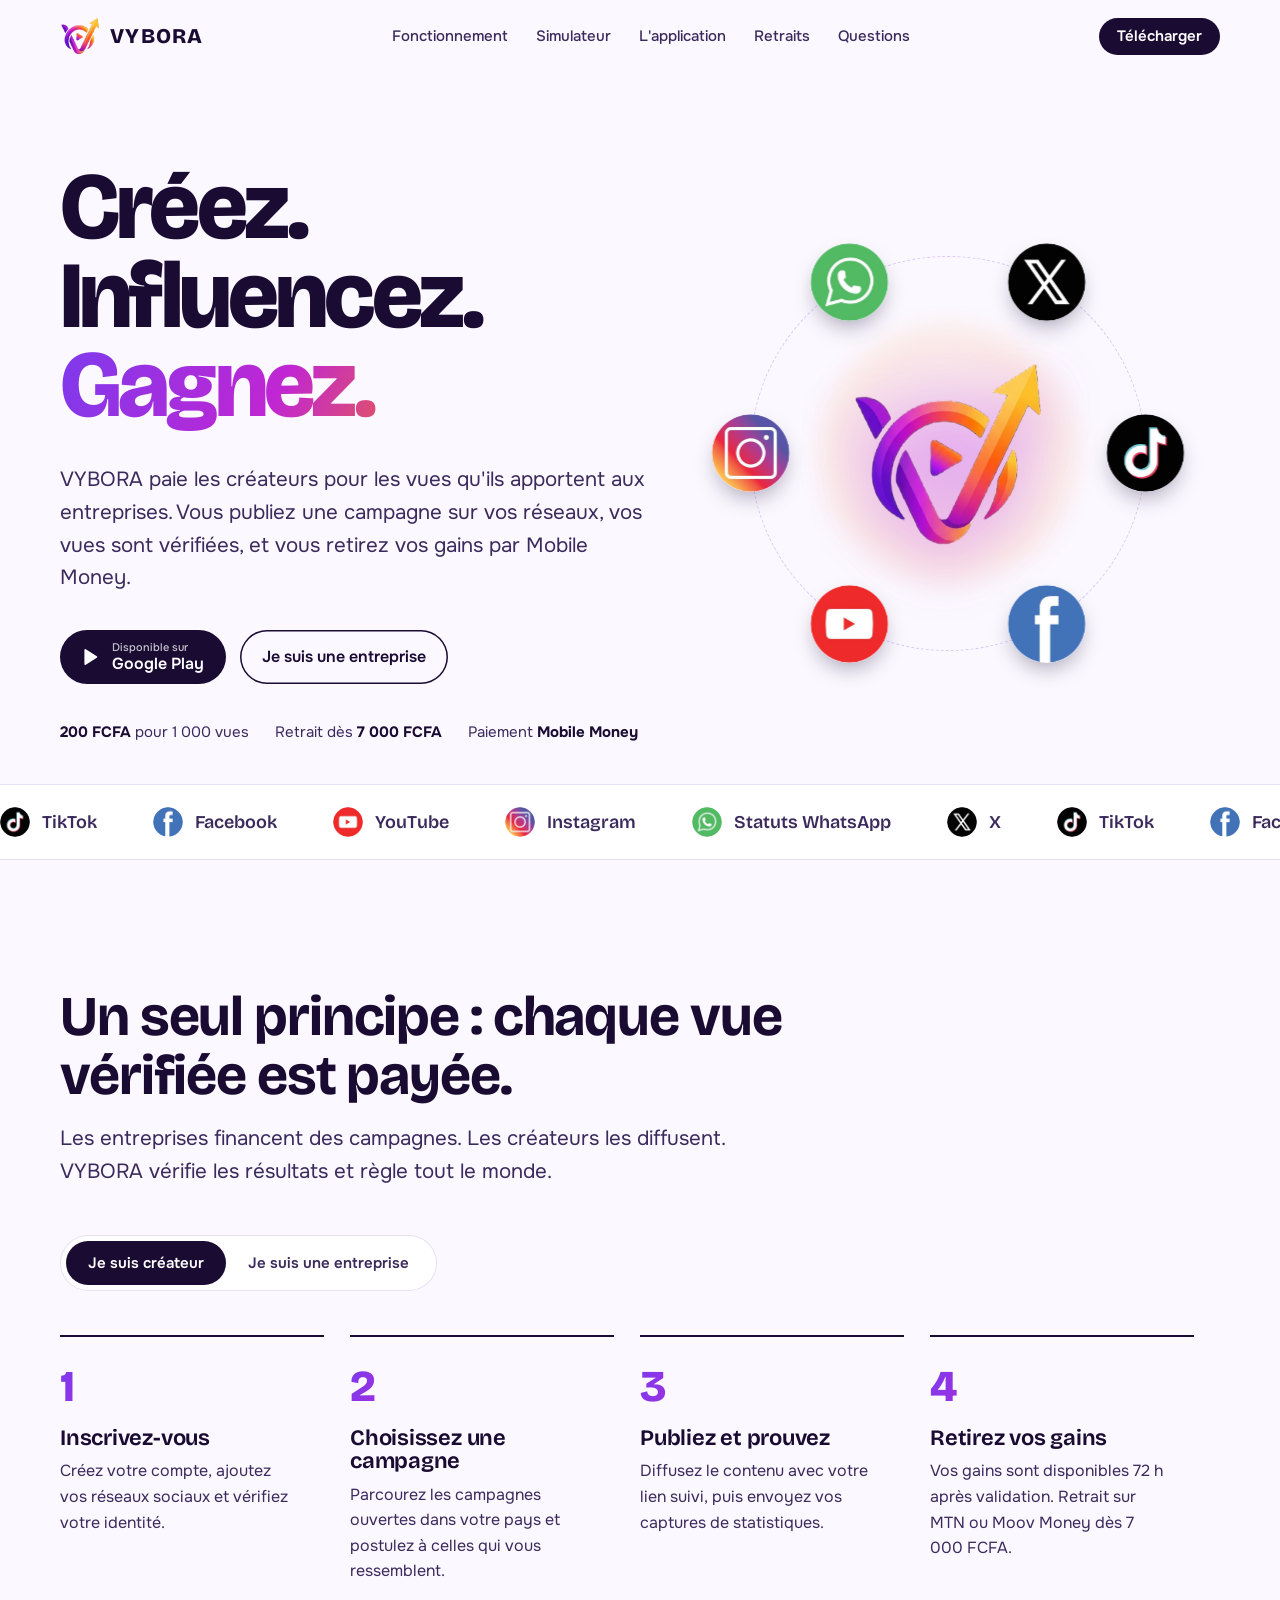
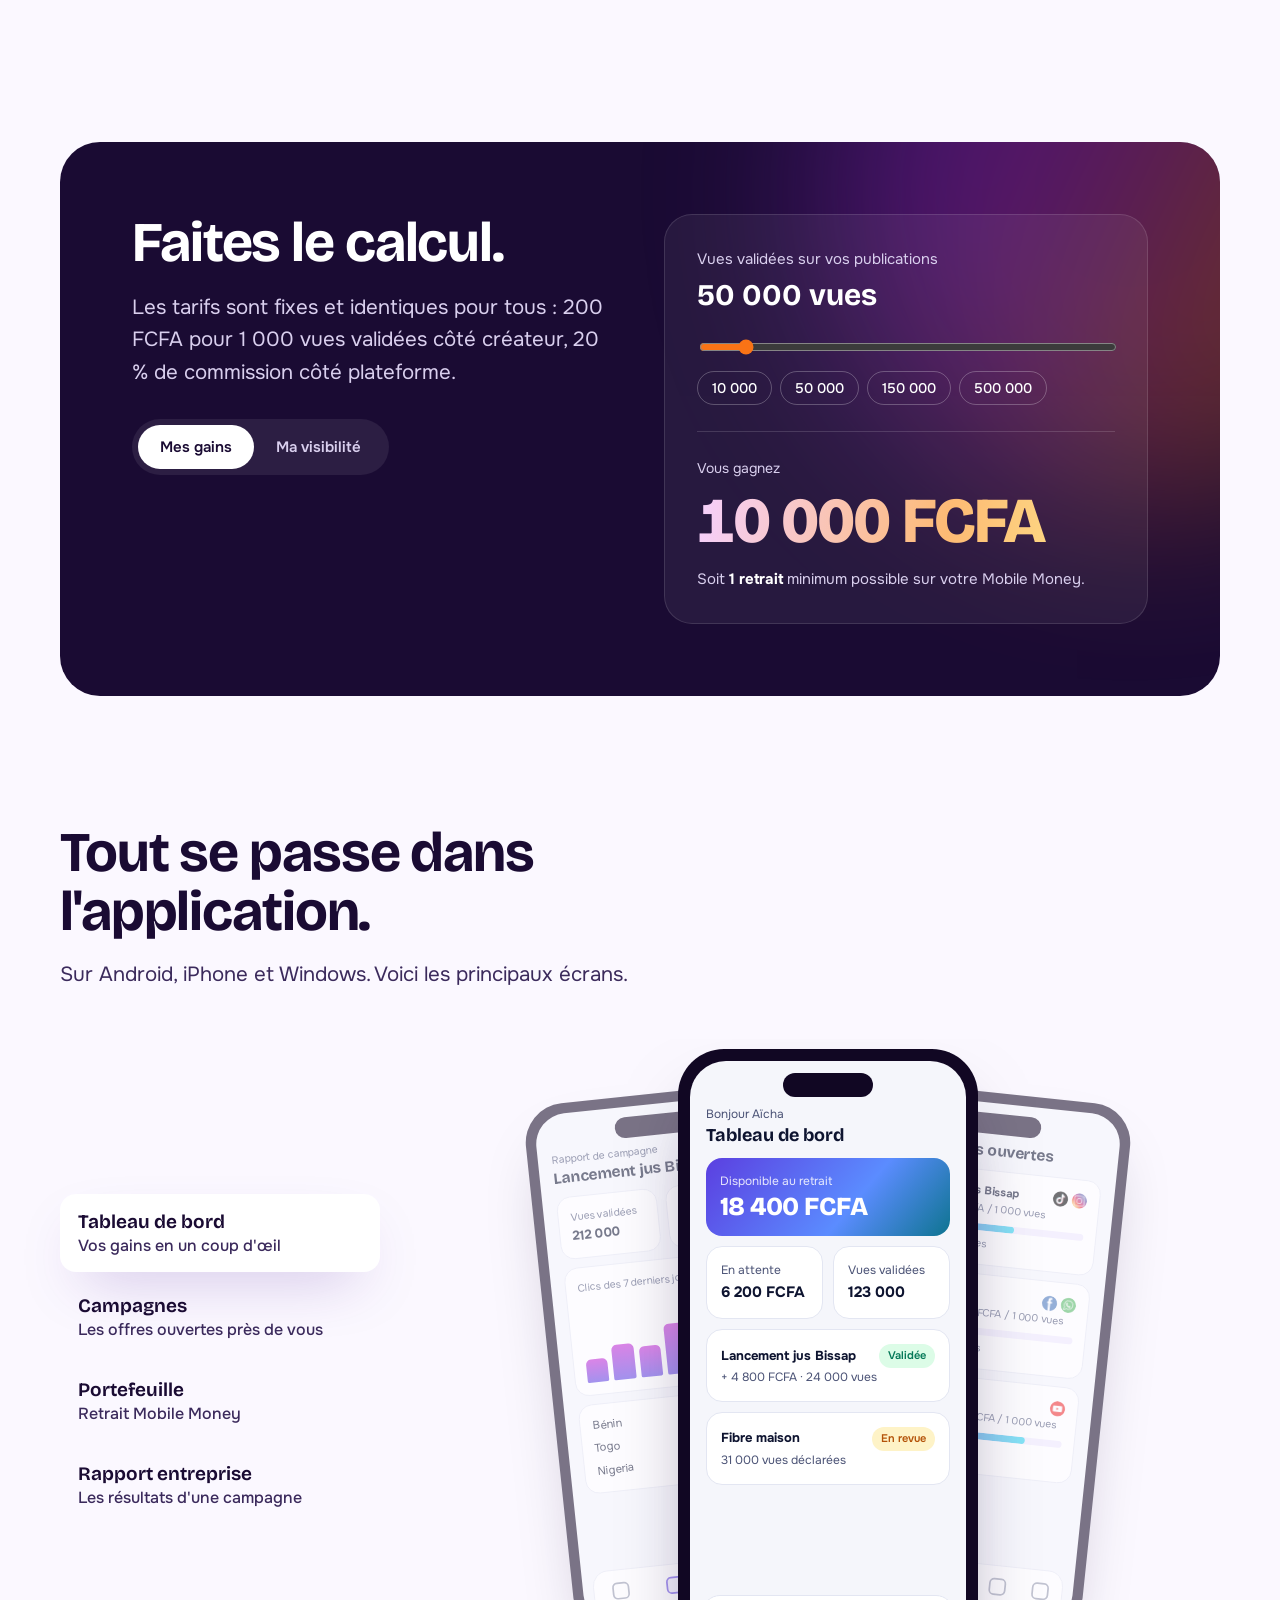
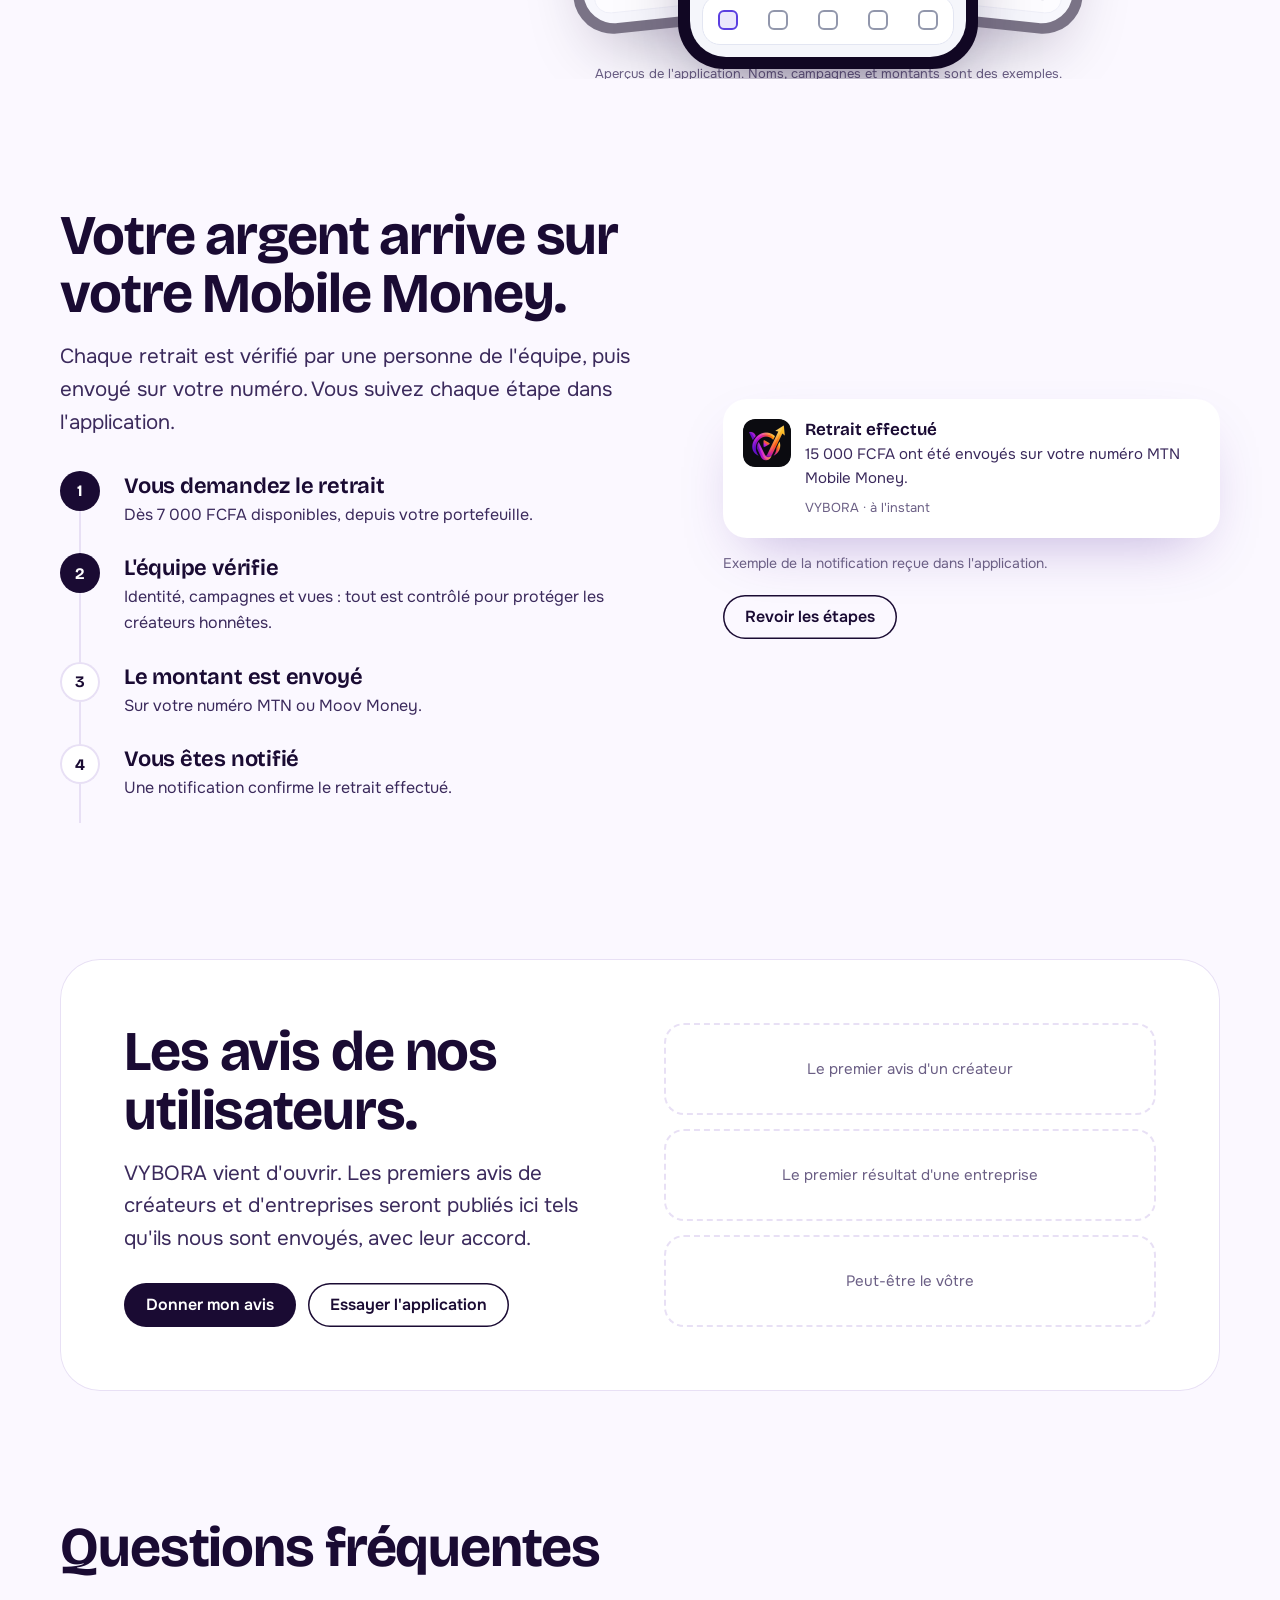
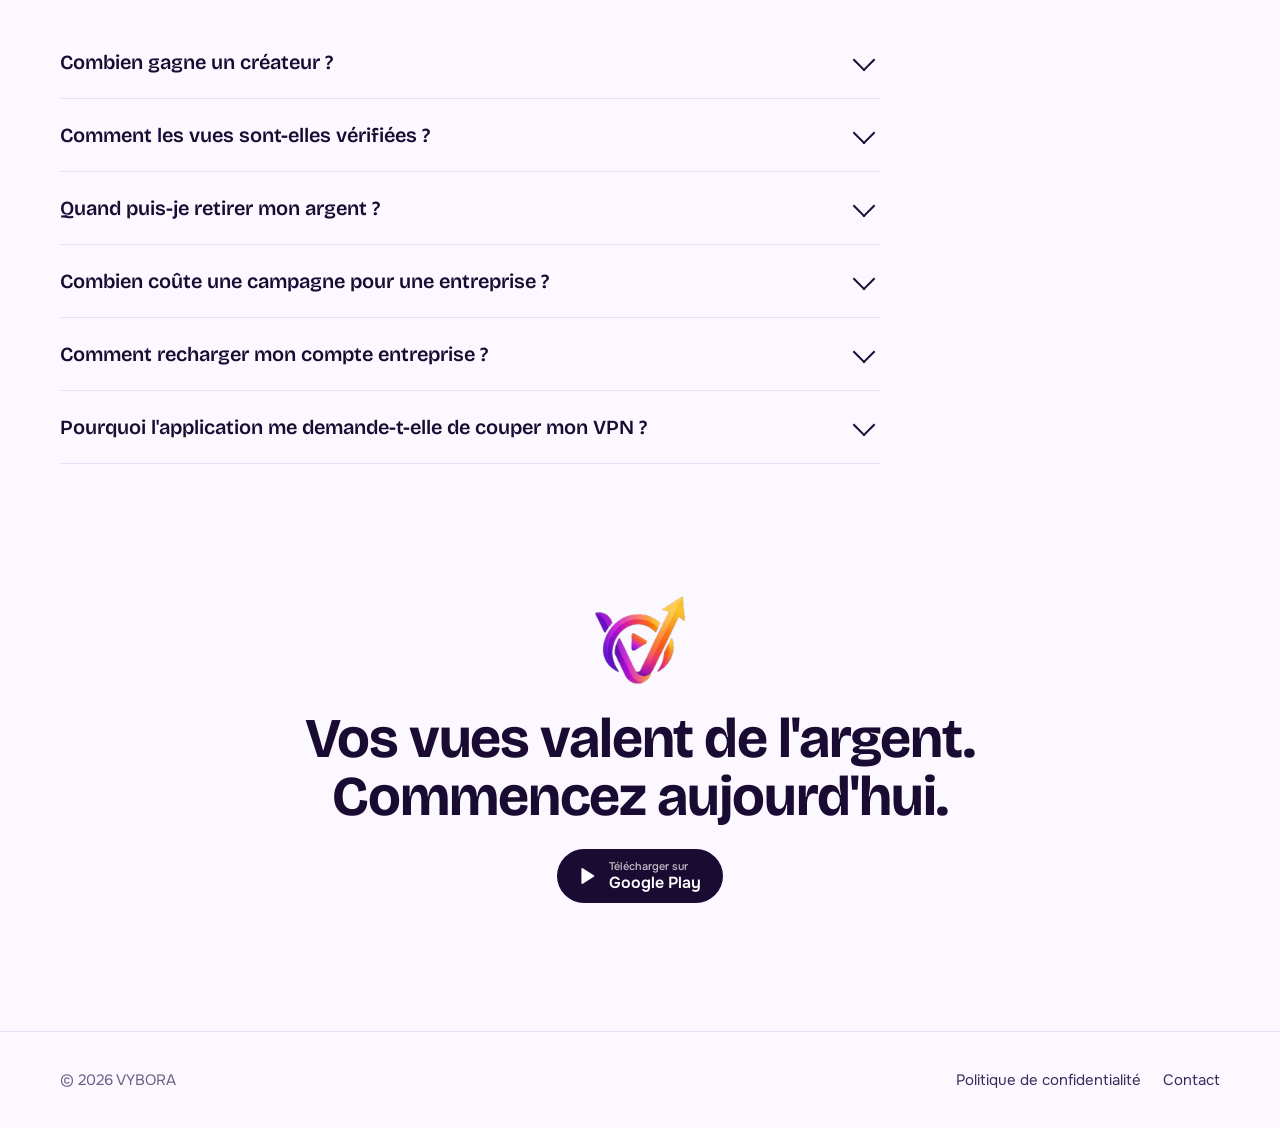
==== index.html @ c7c5f8e1 "Showcase website, privacy policy, payment page moved to /pay/ The site root forwards ?deposit= links" ====
<!doctype html>
<html lang="fr">
<head>
<meta charset="utf-8">
<meta name="viewport" content="width=device-width, initial-scale=1">
<title>VYBORA · Publiez, influencez, encaissez en FCFA</title>
<meta name="description" content="VYBORA met en relation les créateurs de contenu et les entreprises d'Afrique de l'Ouest. Les créateurs sont payés 200 FCFA pour 1 000 vues validées, par Mobile Money.">
<meta property="og:title" content="VYBORA · Créez. Influencez. Gagnez.">
<meta property="og:description" content="Gagnez de l'argent avec vos vues, ou faites connaître votre entreprise grâce aux créateurs.">
<meta property="og:image" content="assets/icon.png">
<link rel="icon" href="assets/icon.png">
<script>
  // Old app builds open the site root for payments: send them to the payment page.
  if (new URLSearchParams(location.search).has("deposit")) location.replace("pay/" + location.search);
</script>
<link rel="preconnect" href="https://fonts.googleapis.com">
<link rel="preconnect" href="https://fonts.gstatic.com" crossorigin>
<link href="https://fonts.googleapis.com/css2?family=Bricolage+Grotesque:opsz,wght@12..96,500..800&family=Onest:wght@400;500;600&display=swap" rel="stylesheet">
<link rel="stylesheet" href="assets/site.css">
</head>
<body>

<header class="top" id="top">
  <div class="wrap">
    <a class="brand" href="#"><img src="assets/logo.png" alt="">VYBORA</a>
    <nav aria-label="Navigation principale">
      <a href="#fonctionnement">Fonctionnement</a>
      <a href="#simulateur">Simulateur</a>
      <a href="#application">L'application</a>
      <a href="#retraits">Retraits</a>
      <a href="#faq">Questions</a>
    </nav>
    <a class="btn js-play" href="#">Télécharger</a>
  </div>
</header>

<main>
  <section class="hero">
    <div class="wrap">
      <div>
        <h1><span>Créez.</span><span>Influencez.</span><span class="earn">Gagnez.</span></h1>
        <p class="lead">VYBORA paie les créateurs pour les vues qu'ils apportent aux entreprises. Vous publiez une campagne sur vos réseaux, vos vues sont vérifiées, et vous retirez vos gains par Mobile Money.</p>
        <div class="ctas">
          <a class="btn btn-store js-play" href="#">
            <svg class="play" viewBox="0 0 24 24" aria-hidden="true"><path fill="currentColor" d="M7 4.5v15a1 1 0 0 0 1.5.86l12-7.5a1 1 0 0 0 0-1.72l-12-7.5A1 1 0 0 0 7 4.5z"/></svg>
            <span><small>Disponible sur</small>Google Play</span>
          </a>
          <a class="btn btn-ghost" href="#fonctionnement" data-audience="business">Je suis une entreprise</a>
        </div>
        <div class="facts">
          <span><b>200 FCFA</b> pour 1 000 vues</span>
          <span>Retrait dès <b>7 000 FCFA</b></span>
          <span>Paiement <b>Mobile Money</b></span>
        </div>
      </div>

      <div class="orbit-stage" aria-label="Le logo VYBORA entouré des réseaux sociaux pris en charge">
        <div class="halo"></div>
        <div class="ring"></div>
        <div class="logo"><img src="assets/logo.png" alt="Logo VYBORA"></div>
        <div class="orbit">
          <div class="orb" style="--a:0deg;--d:.25s"><img src="assets/social/tiktok.png" alt="TikTok"></div>
          <div class="orb" style="--a:60deg;--d:.35s"><img src="assets/social/facebook.png" alt="Facebook"></div>
          <div class="orb" style="--a:120deg;--d:.45s"><img src="assets/social/youtube.png" alt="YouTube"></div>
          <div class="orb" style="--a:180deg;--d:.55s"><img src="assets/social/instagram.png" alt="Instagram"></div>
          <div class="orb" style="--a:240deg;--d:.65s"><img src="assets/social/whatsapp.png" alt="WhatsApp"></div>
          <div class="orb" style="--a:300deg;--d:.75s"><img src="assets/social/x.png" alt="X"></div>
        </div>
      </div>
    </div>
  </section>

  <div class="band" aria-label="Réseaux pris en charge">
    <div class="track">
      <span><img src="assets/social/tiktok.png" alt="">TikTok</span>
      <span><img src="assets/social/facebook.png" alt="">Facebook</span>
      <span><img src="assets/social/youtube.png" alt="">YouTube</span>
      <span><img src="assets/social/instagram.png" alt="">Instagram</span>
      <span><img src="assets/social/whatsapp.png" alt="">Statuts WhatsApp</span>
      <span><img src="assets/social/x.png" alt="">X</span>
      <span aria-hidden="true"><img src="assets/social/tiktok.png" alt="">TikTok</span>
      <span aria-hidden="true"><img src="assets/social/facebook.png" alt="">Facebook</span>
      <span aria-hidden="true"><img src="assets/social/youtube.png" alt="">YouTube</span>
      <span aria-hidden="true"><img src="assets/social/instagram.png" alt="">Instagram</span>
      <span aria-hidden="true"><img src="assets/social/whatsapp.png" alt="">Statuts WhatsApp</span>
      <span aria-hidden="true"><img src="assets/social/x.png" alt="">X</span>
    </div>
  </div>

  <section class="section" id="fonctionnement">
    <div class="wrap">
      <div class="section-head">
        <h2>Un seul principe : chaque vue vérifiée est payée.</h2>
        <p class="lead">Les entreprises financent des campagnes. Les créateurs les diffusent. VYBORA vérifie les résultats et règle tout le monde.</p>
      </div>
      <div class="switch" role="tablist" aria-label="Choisir votre profil">
        <span class="pill" aria-hidden="true"></span>
        <button role="tab" aria-selected="true" aria-controls="p-creator" id="t-creator">Je suis créateur</button>
        <button role="tab" aria-selected="false" aria-controls="p-business" id="t-business">Je suis une entreprise</button>
      </div>

      <div class="panel show" id="p-creator" role="tabpanel" aria-labelledby="t-creator">
        <ol class="steps">
          <li><h3>Inscrivez-vous</h3><p>Créez votre compte, ajoutez vos réseaux sociaux et vérifiez votre identité.</p></li>
          <li><h3>Choisissez une campagne</h3><p>Parcourez les campagnes ouvertes dans votre pays et postulez à celles qui vous ressemblent.</p></li>
          <li><h3>Publiez et prouvez</h3><p>Diffusez le contenu avec votre lien suivi, puis envoyez vos captures de statistiques.</p></li>
          <li><h3>Retirez vos gains</h3><p>Vos gains sont disponibles 72 h après validation. Retrait sur MTN ou Moov Money dès 7 000 FCFA.</p></li>
        </ol>
      </div>
      <div class="panel" id="p-business" role="tabpanel" aria-labelledby="t-business" hidden>
        <ol class="steps">
          <li><h3>Créez votre campagne</h3><p>Objectif, produit, pays visés, réseaux et nombre de vues souhaité.</p></li>
          <li><h3>Rechargez et financez</h3><p>Rechargez votre portefeuille par Mobile Money ou carte via KKIAPAY, puis financez la campagne.</p></li>
          <li><h3>Choisissez vos créateurs</h3><p>Acceptez les candidatures qui correspondent à votre marque.</p></li>
          <li><h3>Suivez les résultats</h3><p>Vues validées, clics par pays, par réseau et par créateur, au jour le jour.</p></li>
        </ol>
      </div>
    </div>
  </section>

  <section class="section" id="simulateur" style="padding-top:0">
    <div class="wrap">
      <div class="sim">
        <div>
          <h2>Faites le calcul.</h2>
          <p class="lead">Les tarifs sont fixes et identiques pour tous : 200 FCFA pour 1 000 vues validées côté créateur, 20 % de commission côté plateforme.</p>
          <div class="tabs switch" role="tablist" aria-label="Type de calcul">
            <span class="pill" aria-hidden="true"></span>
            <button role="tab" aria-selected="true" id="c-creator">Mes gains</button>
            <button role="tab" aria-selected="false" id="c-business">Ma visibilité</button>
          </div>
        </div>
        <div class="calc" aria-live="polite">
          <div id="calc-creator">
            <label for="views">Vues validées sur vos publications</label>
            <output class="input" id="views-out" for="views">50 000 vues</output>
            <input type="range" id="views" min="1000" max="500000" step="1000" value="50000">
            <div class="presets" aria-label="Exemples">
              <button type="button" data-views="10000">10 000</button>
              <button type="button" data-views="50000">50 000</button>
              <button type="button" data-views="150000">150 000</button>
              <button type="button" data-views="500000">500 000</button>
            </div>
            <div class="result">
              <span class="note" style="color:#D9CFEE">Vous gagnez</span>
              <span class="big" id="earn">10 000 FCFA</span>
              <p class="detail" id="earn-detail"></p>
            </div>
          </div>
          <div id="calc-business" hidden>
            <label for="budget">Budget de votre campagne</label>
            <output class="input" id="budget-out" for="budget">50 000 FCFA</output>
            <input type="range" id="budget" min="5000" max="2000000" step="5000" value="50000">
            <div class="presets" aria-label="Exemples">
              <button type="button" data-budget="10000">10 000</button>
              <button type="button" data-budget="50000">50 000</button>
              <button type="button" data-budget="250000">250 000</button>
              <button type="button" data-budget="1000000">1 000 000</button>
            </div>
            <div class="result">
              <span class="note" style="color:#D9CFEE">Vues garanties à payer aux créateurs</span>
              <span class="big" id="reach">200 000 vues</span>
              <p class="detail" id="reach-detail"></p>
            </div>
          </div>
        </div>
      </div>
    </div>
  </section>

  <section class="section" id="application" style="padding-top:0">
    <div class="wrap">
      <div class="section-head">
        <h2>Tout se passe dans l'application.</h2>
        <p class="lead">Sur Android, iPhone et Windows. Voici les principaux écrans.</p>
      </div>
      <div class="gallery reveal">
        <div class="picker" role="tablist" aria-label="Écrans de l'application">
          <button role="tab" aria-selected="true" data-i="0"><b>Tableau de bord</b>Vos gains en un coup d'œil</button>
          <button role="tab" aria-selected="false" data-i="1"><b>Campagnes</b>Les offres ouvertes près de vous</button>
          <button role="tab" aria-selected="false" data-i="2"><b>Portefeuille</b>Retrait Mobile Money</button>
          <button role="tab" aria-selected="false" data-i="3"><b>Rapport entreprise</b>Les résultats d'une campagne</button>
        </div>
        <div class="phones">
          <div class="phone" data-pos="0" aria-hidden="false"><div class="screen">
            <p class="s-muted">Bonjour Aïcha</p>
            <p class="s-title">Tableau de bord</p>
            <div class="s-card s-grad"><p style="opacity:.85;font-size:12px">Disponible au retrait</p><p class="s-num">18 400 FCFA</p></div>
            <div class="s-row" style="gap:10px">
              <div class="s-card" style="flex:1"><p class="s-muted">En attente</p><p style="font-weight:700;font-size:15px">6 200 FCFA</p></div>
              <div class="s-card" style="flex:1"><p class="s-muted">Vues validées</p><p style="font-weight:700;font-size:15px">123 000</p></div>
            </div>
            <div class="s-card"><div class="s-row"><b>Lancement jus Bissap</b><span class="s-chip ok">Validée</span></div><p class="s-muted">+ 4 800 FCFA · 24 000 vues</p></div>
            <div class="s-card"><div class="s-row"><b>Fibre maison</b><span class="s-chip wait">En revue</span></div><p class="s-muted">31 000 vues déclarées</p></div>
            <div class="s-nav"><i class="on"></i><i></i><i></i><i></i><i></i></div>
          </div></div>
          <div class="phone" data-pos="1" aria-hidden="true"><div class="screen">
            <p class="s-title">Campagnes ouvertes</p>
            <div class="s-card"><div class="s-row"><b>Lancement jus Bissap</b><div class="s-nets"><img src="assets/social/tiktok.png" alt=""><img src="assets/social/instagram.png" alt=""></div></div>
              <p class="s-muted">Bénin · 200 FCFA / 1 000 vues</p><div class="s-bar"><i style="width:62%"></i></div><p class="s-muted" style="margin-top:6px">7 places restantes</p></div>
            <div class="s-card"><div class="s-row"><b>Fibre maison</b><div class="s-nets"><img src="assets/social/facebook.png" alt=""><img src="assets/social/whatsapp.png" alt=""></div></div>
              <p class="s-muted">Bénin, Togo · 200 FCFA / 1 000 vues</p><div class="s-bar"><i style="width:35%"></i></div><p class="s-muted" style="margin-top:6px">12 places restantes</p></div>
            <div class="s-card"><div class="s-row"><b>Appli de livraison</b><div class="s-nets"><img src="assets/social/youtube.png" alt=""></div></div>
              <p class="s-muted">Côte d'Ivoire · 200 FCFA / 1 000 vues</p><div class="s-bar"><i style="width:80%"></i></div><p class="s-muted" style="margin-top:6px">3 places restantes</p></div>
            <div class="s-nav"><i></i><i class="on"></i><i></i><i></i><i></i></div>
          </div></div>
          <div class="phone" data-pos="2" aria-hidden="true"><div class="screen">
            <p class="s-title">Portefeuille</p>
            <div class="s-card s-grad"><p style="opacity:.85;font-size:12px">Disponible</p><p class="s-num">18 400 FCFA</p></div>
            <div class="s-card"><p class="s-muted">Montant</p><p style="font-weight:700;font-size:20px">15 000 FCFA</p>
              <p class="s-muted" style="margin-top:10px">Opérateur</p><p style="font-weight:600">MTN Mobile Money</p>
              <p class="s-muted" style="margin-top:10px">Numéro</p><p style="font-weight:600">+229 •• •• •• 47</p>
              <span class="s-btn">Demander le retrait</span></div>
            <p class="s-muted">Minimum 7 000 FCFA. Envoi après vérification par l'équipe VYBORA.</p>
            <div class="s-nav"><i></i><i></i><i></i><i class="on"></i><i></i></div>
          </div></div>
          <div class="phone" data-pos="-1" aria-hidden="true"><div class="screen">
            <p class="s-muted">Rapport de campagne</p>
            <p class="s-title">Lancement jus Bissap</p>
            <div class="s-row" style="gap:10px">
              <div class="s-card" style="flex:1"><p class="s-muted">Vues validées</p><p style="font-weight:700;font-size:15px">212 000</p></div>
              <div class="s-card" style="flex:1"><p class="s-muted">Clics valides</p><p style="font-weight:700;font-size:15px">3 940</p></div>
            </div>
            <div class="s-card"><p class="s-muted">Clics des 7 derniers jours</p>
              <div class="s-chart"><i style="height:30%"></i><i style="height:45%"></i><i style="height:40%"></i><i style="height:65%"></i><i style="height:58%"></i><i style="height:82%"></i><i style="height:100%"></i></div></div>
            <div class="s-card"><div class="s-row"><span>Bénin</span><b>71 %</b></div><div class="s-row" style="margin-top:6px"><span>Togo</span><b>18 %</b></div><div class="s-row" style="margin-top:6px"><span>Nigeria</span><b>11 %</b></div></div>
            <div class="s-nav"><i></i><i class="on"></i><i></i><i></i></div>
          </div></div>
          <p class="demo-tag">Aperçus de l'application. Noms, campagnes et montants sont des exemples.</p>
        </div>
      </div>
    </div>
  </section>

  <section class="section" id="retraits" style="padding-top:0">
    <div class="wrap payout">
      <div>
        <div class="section-head" style="margin-bottom:36px">
          <h2>Votre argent arrive sur votre Mobile Money.</h2>
          <p class="lead">Chaque retrait est vérifié par une personne de l'équipe, puis envoyé sur votre numéro. Vous suivez chaque étape dans l'application.</p>
        </div>
        <ol class="timeline reveal" id="timeline">
          <li data-n="1"><h3>Vous demandez le retrait</h3><p>Dès 7 000 FCFA disponibles, depuis votre portefeuille.</p></li>
          <li data-n="2"><h3>L'équipe vérifie</h3><p>Identité, campagnes et vues : tout est contrôlé pour protéger les créateurs honnêtes.</p></li>
          <li data-n="3"><h3>Le montant est envoyé</h3><p>Sur votre numéro MTN ou Moov Money.</p></li>
          <li data-n="4"><h3>Vous êtes notifié</h3><p>Une notification confirme le retrait effectué.</p></li>
        </ol>
      </div>
      <div>
        <div class="notif" id="notif">
          <img src="assets/icon.png" alt="">
          <div>
            <b>Retrait effectué</b>
            <p>15 000 FCFA ont été envoyés sur votre numéro MTN Mobile Money.</p>
            <p class="when">VYBORA · à l'instant</p>
          </div>
        </div>
        <p class="note" style="margin-top:14px">Exemple de la notification reçue dans l'application.</p>
        <button class="btn btn-ghost" id="replay" type="button" style="margin-top:20px">Revoir les étapes</button>
      </div>
    </div>
  </section>

  <section class="section" style="padding-top:0" id="avis">
    <div class="wrap reviews">
      <div>
        <h2>Les avis de nos utilisateurs.</h2>
        <p class="lead" style="margin-top:16px">VYBORA vient d'ouvrir. Les premiers avis de créateurs et d'entreprises seront publiés ici tels qu'ils nous sont envoyés, avec leur accord.</p>
        <div class="ctas" style="display:flex;gap:12px;flex-wrap:wrap;margin-top:28px">
          <a class="btn" href="mailto:christianlokossou1997@gmail.com?subject=Mon%20avis%20sur%20VYBORA">Donner mon avis</a>
          <a class="btn btn-ghost js-play" href="#">Essayer l'application</a>
        </div>
      </div>
      <div class="empty-quotes" aria-hidden="true">
        <div>Le premier avis d'un créateur</div>
        <div>Le premier résultat d'une entreprise</div>
        <div>Peut-être le vôtre</div>
      </div>
    </div>
  </section>

  <section class="section" id="faq" style="padding-top:0">
    <div class="wrap">
      <div class="section-head"><h2>Questions fréquentes</h2></div>
      <div class="faq">
        <details><summary>Combien gagne un créateur ?</summary><p>200 FCFA pour 1 000 vues validées. Le tarif est fixé dans chaque campagne au moment où l'entreprise la finance, il ne change pas en cours de route.</p></details>
        <details><summary>Comment les vues sont-elles vérifiées ?</summary><p>Vous envoyez les captures de statistiques de vos publications. L'équipe les contrôle, détecte les doublons et vérifie les clics de votre lien suivi. Seules les vues validées sont payées.</p></details>
        <details><summary>Quand puis-je retirer mon argent ?</summary><p>Vos gains deviennent disponibles 72 heures après validation. Vous pouvez demander un retrait dès 7 000 FCFA, envoyé sur MTN ou Moov Money.</p></details>
        <details><summary>Combien coûte une campagne pour une entreprise ?</summary><p>Vous choisissez votre budget. VYBORA prélève 20 % de commission, le reste rémunère les créateurs. Ce qui n'a pas été dépensé à la fin de la campagne revient sur votre portefeuille.</p></details>
        <details><summary>Comment recharger mon compte entreprise ?</summary><p>Par Mobile Money ou carte bancaire, via KKIAPAY. Le solde est crédité dès que le paiement est confirmé.</p></details>
        <details><summary>Pourquoi l'application me demande-t-elle de couper mon VPN ?</summary><p>Pour que les statistiques des campagnes restent fiables, nous vérifions le pays de connexion. Un VPN fausse cette information.</p></details>
      </div>
    </div>
  </section>

  <section class="section" style="padding-top:0">
    <div class="wrap final">
      <img src="assets/logo.png" alt="">
      <h2>Vos vues valent de l'argent. Commencez aujourd'hui.</h2>
      <a class="btn btn-store js-play" href="#">
        <svg class="play" viewBox="0 0 24 24" aria-hidden="true"><path fill="currentColor" d="M7 4.5v15a1 1 0 0 0 1.5.86l12-7.5a1 1 0 0 0 0-1.72l-12-7.5A1 1 0 0 0 7 4.5z"/></svg>
        <span><small>Télécharger sur</small>Google Play</span>
      </a>
    </div>
  </section>
</main>

<footer>
  <div class="wrap">
    <span>© <span id="year"></span> VYBORA</span>
    <span><a href="confidentialite.html">Politique de confidentialité</a><a href="mailto:christianlokossou1997@gmail.com">Contact</a></span>
  </div>
</footer>

<script>
// Google Play listing (works once the app is published under this id).
const PLAY_URL = "https://play.google.com/store/apps/details?id=com.vybora.app";
document.querySelectorAll(".js-play").forEach(a => { a.href = PLAY_URL; a.target = "_blank"; a.rel = "noopener"; });
document.getElementById("year").textContent = new Date().getFullYear();

// Header border once scrolled.
const header = document.getElementById("top");
addEventListener("scroll", () => header.classList.toggle("scrolled", scrollY > 8), { passive: true });

// Ripple on every button press.
document.addEventListener("pointerdown", e => {
  const b = e.target.closest(".btn"); if (!b) return;
  const r = b.getBoundingClientRect(), s = Math.max(r.width, r.height);
  const dot = document.createElement("span"); dot.className = "ripple";
  dot.style.cssText = `width:${s}px;height:${s}px;left:${e.clientX - r.left - s / 2}px;top:${e.clientY - r.top - s / 2}px`;
  b.appendChild(dot); setTimeout(() => dot.remove(), 650);
});

// Segmented switches with a sliding pill.
function segmented(root, onChange) {
  const pill = root.querySelector(".pill"), tabs = [...root.querySelectorAll("[role=tab]")];
  const place = t => { pill.style.width = t.offsetWidth + "px"; pill.style.transform = `translateX(${t.offsetLeft - 6}px)`; };
  const select = t => { tabs.forEach(x => x.setAttribute("aria-selected", x === t)); place(t); onChange(tabs.indexOf(t)); };
  tabs.forEach(t => t.addEventListener("click", () => select(t)));
  root.addEventListener("keydown", e => {
    const i = tabs.findIndex(t => t.getAttribute("aria-selected") === "true");
    if (e.key === "ArrowRight" || e.key === "ArrowLeft") { const n = tabs[(i + (e.key === "ArrowRight" ? 1 : tabs.length - 1)) % tabs.length]; n.focus(); select(n); }
  });
  requestAnimationFrame(() => place(tabs.find(t => t.getAttribute("aria-selected") === "true")));
  addEventListener("resize", () => place(tabs.find(t => t.getAttribute("aria-selected") === "true")));
  return select;
}
const panels = [document.getElementById("p-creator"), document.getElementById("p-business")];
const audienceSwitch = document.querySelector("#fonctionnement .switch");
const selectAudience = segmented(audienceSwitch, i => panels.forEach((p, k) => {
  p.hidden = k !== i; p.classList.remove("show"); if (k === i) requestAnimationFrame(() => p.classList.add("show"));
}));
document.querySelectorAll("[data-audience=business]").forEach(a => a.addEventListener("click", () => selectAudience(audienceSwitch.querySelectorAll("[role=tab]")[1])));

// Simulator.
const fmt = n => Math.round(n).toLocaleString("fr-FR").replace(/ | /g, " ");
function tween(el, to, suffix) {
  const from = +(el.dataset.v || to), t0 = performance.now(); el.dataset.v = to;
  const step = t => { const k = Math.min(1, (t - t0) / 420), e = 1 - Math.pow(1 - k, 3);
    el.textContent = fmt(from + (to - from) * e) + suffix; if (k < 1) requestAnimationFrame(step); };
  requestAnimationFrame(step);
}
const views = document.getElementById("views"), budget = document.getElementById("budget");
function updateCreator() {
  const v = +views.value, gain = v / 1000 * 200;
  document.getElementById("views-out").textContent = fmt(v) + " vues";
  tween(document.getElementById("earn"), gain, " FCFA");
  const left = Math.max(0, 7000 - gain);
  document.getElementById("earn-detail").innerHTML = left > 0
    ? `Encore <b>${fmt(left)} FCFA</b> et vous atteignez le seuil de retrait de 7 000 FCFA.`
    : `Soit <b>${Math.floor(gain / 7000)} retrait${gain >= 14000 ? "s" : ""}</b> minimum possible${gain >= 14000 ? "s" : ""} sur votre Mobile Money.`;
}
function updateBusiness() {
  const b = +budget.value, creators = b * 0.8, reach = creators / 200 * 1000;
  document.getElementById("budget-out").textContent = fmt(b) + " FCFA";
  tween(document.getElementById("reach"), reach, " vues");
  document.getElementById("reach-detail").innerHTML = `<b>${fmt(creators)} FCFA</b> vont aux créateurs, <b>${fmt(b - creators)} FCFA</b> de commission VYBORA. Vous ne payez que les vues validées.`;
}
views.addEventListener("input", updateCreator); budget.addEventListener("input", updateBusiness);
document.querySelectorAll("[data-views]").forEach(b => b.addEventListener("click", () => { views.value = b.dataset.views; updateCreator(); }));
document.querySelectorAll("[data-budget]").forEach(b => b.addEventListener("click", () => { budget.value = b.dataset.budget; updateBusiness(); }));
updateCreator(); updateBusiness();
segmented(document.querySelector(".sim .switch"), i => {
  document.getElementById("calc-creator").hidden = i !== 0; document.getElementById("calc-business").hidden = i !== 1;
});

// App screens carousel.
const phones = [...document.querySelectorAll(".phone")], picks = [...document.querySelectorAll(".picker button")];
let current = 0, auto;
function show(i) {
  current = (i + phones.length) % phones.length;
  phones.forEach((p, k) => { let d = k - current; if (d > 2) d -= 4; if (d < -1) d += 4; p.dataset.pos = d; p.setAttribute("aria-hidden", d !== 0); });
  picks.forEach((b, k) => b.setAttribute("aria-selected", k === current));
}
picks.forEach((b, k) => b.addEventListener("click", () => { show(k); clearInterval(auto); }));
phones.forEach((p, k) => p.addEventListener("click", () => { show(k); clearInterval(auto); }));
show(0);
if (!matchMedia("(prefers-reduced-motion: reduce)").matches) auto = setInterval(() => show(current + 1), 4200);

// Reveal + withdrawal steps, played when visible.
const steps = [...document.querySelectorAll("#timeline li")], notif = document.getElementById("notif");
function playSteps() {
  steps.forEach(s => s.classList.remove("done")); notif.style.opacity = 0;
  steps.forEach((s, i) => setTimeout(() => s.classList.add("done"), 350 + i * 550));
  setTimeout(() => { notif.style.opacity = 1; notif.classList.remove("pop"); void notif.offsetWidth; notif.classList.add("pop"); }, 350 + steps.length * 550);
}
document.getElementById("replay").addEventListener("click", playSteps);
const io = new IntersectionObserver(es => es.forEach(e => {
  if (!e.isIntersecting) return; e.target.classList.add("in"); io.unobserve(e.target);
  if (e.target.id === "timeline") playSteps();
}), { threshold: .3 });
document.querySelectorAll(".reveal").forEach(el => io.observe(el));
</script>
</body>
</html>
---- assets/site.css ----
/* VYBORA — site vitrine. Palette taken from the logo gradient. */
:root {
  --ink: #1A0B33;          /* aubergine nuit : texte, fonds profonds */
  --ink-2: #3B2A5C;        /* texte secondaire */
  --muted: #6B5F85;        /* texte discret (≥ 4.5:1 sur --paper) */
  --paper: #FBF8FF;        /* fond lilas très clair */
  --line: #E8E0F5;
  --violet: #7C3AED;
  --magenta: #C026D3;
  --sunset: #EA580C;
  --gold: #F59E0B;
  --mint: #059669;
  --grad: linear-gradient(115deg, #7C3AED 0%, #C026D3 38%, #F97316 72%, #FBBF24 100%);
  --radius-lg: 28px;
  --radius-md: 16px;
  --display: "Bricolage Grotesque", "Segoe UI", system-ui, sans-serif;
  --body: "Onest", "Segoe UI", system-ui, sans-serif;
  --shadow: 0 24px 60px -24px rgba(74, 29, 150, .35);
}

* { box-sizing: border-box; }
html { scroll-behavior: smooth; }
html, body { overflow-x: clip; }
body { margin: 0; background: var(--paper); color: var(--ink); font: 400 17px/1.6 var(--body); -webkit-font-smoothing: antialiased; }
img { max-width: 100%; display: block; }
a { color: var(--violet); }
:focus-visible { outline: 3px solid var(--violet); outline-offset: 3px; border-radius: 8px; }
.wrap { width: min(1160px, 100% - 40px); margin-inline: auto; }
h1, h2, h3 { font-family: var(--display); line-height: 1.05; letter-spacing: -0.02em; margin: 0; }
h2 { font-size: clamp(34px, 4.6vw, 56px); font-weight: 700; }
h3 { font-size: 22px; font-weight: 650; letter-spacing: -0.01em; }
p { margin: 0; }
.lead { font-size: clamp(18px, 1.6vw, 21px); color: var(--ink-2); max-width: 34em; }
.section { padding-block: clamp(72px, 10vw, 128px); }
.section-head { display: grid; gap: 16px; max-width: 760px; margin-bottom: 48px; }
.note { font-size: 14px; color: var(--muted); }

/* ---------- Buttons ---------- */
.btn { --bg: var(--ink); --fg: #fff; position: relative; display: inline-flex; align-items: center; gap: 12px; padding: 14px 22px;
  border-radius: 999px; border: 0; background: var(--bg); color: var(--fg); font: 600 16px/1 var(--body); text-decoration: none;
  cursor: pointer; overflow: hidden; isolation: isolate; transition: transform .25s cubic-bezier(.3,1.6,.5,1), box-shadow .25s; }
.btn::before { content: ""; position: absolute; inset: 0; background: var(--grad); z-index: -1; opacity: 0; transition: opacity .3s; }
.btn:hover { transform: translateY(-2px); box-shadow: 0 14px 30px -12px rgba(192, 38, 211, .6); }
.btn:hover::before { opacity: 1; }
.btn:active { transform: scale(.97); }
.btn-ghost { --bg: transparent; --fg: var(--ink); box-shadow: inset 0 0 0 1.5px var(--ink); }
.btn-ghost::before { display: none; }
.btn-ghost:hover { --bg: var(--ink); --fg: #fff; }
.btn .play { width: 22px; height: 22px; flex: none; }
.btn small { display: block; font-size: 11px; font-weight: 500; opacity: .75; margin-bottom: 3px; }
.btn-store { padding: 12px 22px 12px 18px; text-align: left; }
.ripple { position: absolute; border-radius: 50%; background: rgba(255,255,255,.45); transform: scale(0); animation: ripple .6s ease-out; pointer-events: none; }
@keyframes ripple { to { transform: scale(4); opacity: 0; } }

/* ---------- Header ---------- */
.top { position: sticky; top: 0; z-index: 50; backdrop-filter: blur(14px); background: rgba(251, 248, 255, .78); border-bottom: 1px solid transparent; transition: border-color .3s; }
.top.scrolled { border-color: var(--line); }
.top .wrap { display: flex; align-items: center; justify-content: space-between; height: 72px; gap: 20px; }
.brand { display: flex; align-items: center; gap: 10px; color: var(--ink); text-decoration: none; font: 800 21px var(--display); letter-spacing: .06em; }
.brand img { width: 40px; height: 40px; }
.top nav { display: flex; gap: 28px; }
.top nav a { color: var(--ink-2); text-decoration: none; font-weight: 500; font-size: 15px; position: relative; }
.top nav a::after { content: ""; position: absolute; left: 0; right: 0; bottom: -6px; height: 2px; background: var(--grad); transform: scaleX(0); transition: transform .25s; transform-origin: left; }
.top nav a:hover::after { transform: scaleX(1); }
.top .btn { padding: 11px 18px; font-size: 15px; }
@media (max-width: 860px) { .top nav { display: none; } }

/* ---------- Hero ---------- */
.hero { padding-block: clamp(40px, 7vw, 96px) 40px; overflow: hidden; }
.hero .wrap { display: grid; grid-template-columns: 1.05fr .95fr; gap: 40px; align-items: center; }
.hero h1 { font-size: clamp(48px, 7.4vw, 104px); font-weight: 800; letter-spacing: -0.04em; line-height: .94; }
.hero h1 span { display: block; }
.hero h1 .earn { padding-bottom: .1em; background: var(--grad); -webkit-background-clip: text; background-clip: text; color: transparent; }
.hero .lead { margin-top: 24px; }
.hero .ctas { display: flex; flex-wrap: wrap; gap: 14px; margin-top: 36px; }
.hero .facts { display: flex; flex-wrap: wrap; gap: 10px 26px; margin-top: 36px; color: var(--ink-2); font-size: 15px; }
.hero .facts b { color: var(--ink); }
@media (max-width: 900px) { .hero .wrap { grid-template-columns: 1fr; } .orbit-stage { margin-inline: auto; } }

/* Orbit: the same gesture as the app's splash screen */
.orbit-stage { position: relative; width: min(520px, 92vw); aspect-ratio: 1; }
.orbit-stage .halo { position: absolute; inset: 22%; border-radius: 50%; background: radial-gradient(circle, rgba(192,38,211,.22), rgba(249,115,22,.10) 55%, transparent 70%); filter: blur(6px); }
.orbit-stage .ring { position: absolute; inset: 12%; border-radius: 50%; border: 1.5px dashed rgba(124,58,237,.25); }
.orbit-stage .logo { position: absolute; inset: 31%; animation: logoIn 1s cubic-bezier(.3,1.5,.5,1) both, breathe 2.6s 1s ease-in-out infinite alternate; }
.orbit-stage .logo img { width: 100%; filter: drop-shadow(0 18px 30px rgba(192,38,211,.35)); }
.orbit { position: absolute; inset: 0; animation: spin 28s linear infinite; }
.orb { position: absolute; left: 50%; top: 50%; width: 15%; aspect-ratio: 1; margin: -7.5% 0 0 -7.5%;
  --a: 0deg; transform: rotate(var(--a)) translateX(var(--r, 253%)) rotate(calc(-1 * var(--a)));
  animation: gather 1.6s cubic-bezier(.2,.8,.2,1) both; animation-delay: var(--d); }
.orb img { width: 100%; border-radius: 50%; box-shadow: 0 10px 24px -8px rgba(26,11,51,.45); animation: counter 28s linear infinite; transition: transform .25s; }
.orb:hover img { transform: scale(1.18); }
@keyframes gather { from { transform: rotate(calc(var(--a) - 140deg)) translateX(560%) rotate(calc(-1 * var(--a) + 140deg)); opacity: 0; } 35% { opacity: 1; } }
@keyframes spin { to { transform: rotate(360deg); } }
@keyframes counter { to { transform: rotate(-360deg); } }
@keyframes logoIn { from { transform: scale(.2); opacity: 0; } }
@keyframes breathe { to { transform: scale(1.05); } }

/* ---------- Marquee of networks ---------- */
.band { border-block: 1px solid var(--line); background: #fff; overflow: hidden; }
.band .track { display: flex; gap: 56px; padding-block: 22px; width: max-content; animation: marquee 32s linear infinite; }
.band span { display: inline-flex; align-items: center; gap: 12px; font: 600 18px var(--display); color: var(--ink-2); white-space: nowrap; }
.band img { width: 30px; height: 30px; border-radius: 50%; }
@keyframes marquee { to { transform: translateX(-50%); } }

/* ---------- Audience switch ---------- */
.switch { display: inline-flex; padding: 6px; border-radius: 999px; background: #fff; box-shadow: inset 0 0 0 1px var(--line); position: relative; }
.switch button { position: relative; z-index: 1; border: 0; background: none; padding: 12px 22px; font: 600 15px var(--body); color: var(--ink-2); cursor: pointer; border-radius: 999px; transition: color .3s; }
.switch button[aria-selected="true"] { color: #fff; }
.switch .pill { position: absolute; top: 6px; bottom: 6px; left: 6px; border-radius: 999px; background: var(--ink); transition: transform .45s cubic-bezier(.3,1.3,.5,1), width .45s; }
.steps { list-style: none; padding: 0; margin: 44px 0 0; display: grid; grid-template-columns: repeat(4, 1fr); gap: 0; counter-reset: step; }
.steps li { counter-increment: step; padding: 28px 26px 30px 0; border-top: 2px solid var(--ink); margin-right: 26px; }
.steps li::before { content: counter(step); display: block; font: 800 44px/1 var(--display); background: var(--grad); -webkit-background-clip: text; background-clip: text; color: transparent; margin-bottom: 18px; }
.steps p { color: var(--ink-2); margin-top: 8px; font-size: 16px; }
.panel[hidden] { display: none; }
.panel.show .steps li { animation: rise .5s both; }
.panel.show .steps li:nth-child(2) { animation-delay: .06s; } .panel.show .steps li:nth-child(3) { animation-delay: .12s; } .panel.show .steps li:nth-child(4) { animation-delay: .18s; }
@keyframes rise { from { opacity: 0; transform: translateY(14px); } }
@media (max-width: 900px) { .steps { grid-template-columns: 1fr 1fr; } }
@media (max-width: 560px) { .steps { grid-template-columns: 1fr; } }

/* ---------- Simulator (the memorable piece) ---------- */
.sim { background: var(--ink); color: #fff; border-radius: 40px; padding: clamp(32px, 6vw, 72px); display: grid; grid-template-columns: 1fr 1fr; gap: 48px; position: relative; overflow: hidden; }
.sim::after { content: ""; position: absolute; width: 620px; height: 620px; right: -220px; top: -260px; border-radius: 50%; background: var(--grad); opacity: .35; filter: blur(90px); pointer-events: none; }
.sim h2 { color: #fff; }
.sim .lead { color: #D9CFEE; margin-top: 18px; }
.sim .tabs { margin-top: 30px; }
.sim .switch { background: rgba(255,255,255,.08); box-shadow: none; }
.sim .switch button { color: #D9CFEE; }
.sim .switch button[aria-selected="true"] { color: var(--ink); }
.sim .switch .pill { background: #fff; }
.calc { position: relative; z-index: 1; background: rgba(255,255,255,.06); border: 1px solid rgba(255,255,255,.12); border-radius: var(--radius-lg); padding: 32px; align-self: center; }
.calc label { display: block; font-size: 15px; color: #D9CFEE; }
.calc output.input { display: block; font: 700 30px var(--display); margin: 6px 0 16px; }
.calc input[type=range] { width: 100%; accent-color: #F97316; height: 32px; cursor: pointer; }
.calc .result { margin-top: 26px; padding-top: 22px; border-top: 1px solid rgba(255,255,255,.14); }
.calc .big { font: 800 clamp(40px, 5vw, 64px)/1 var(--display); white-space: nowrap; letter-spacing: -0.03em; background: linear-gradient(100deg, #F5D0FE, #FDBA74 60%, #FDE68A); -webkit-background-clip: text; background-clip: text; color: transparent; display: block; margin-top: 8px; font-variant-numeric: tabular-nums; }
.calc .detail { color: #D9CFEE; font-size: 15px; margin-top: 14px; }
.calc .detail b { color: #fff; }
.presets { display: flex; flex-wrap: wrap; gap: 8px; }
.presets button { border: 1px solid rgba(255,255,255,.25); background: none; color: #fff; border-radius: 999px; padding: 7px 14px; font: 500 14px var(--body); cursor: pointer; transition: background .2s, transform .2s; }
.presets button:hover { background: rgba(255,255,255,.12); transform: translateY(-1px); }
@media (max-width: 900px) { .sim { grid-template-columns: 1fr; } }

/* ---------- App previews ---------- */
.gallery { display: grid; grid-template-columns: 320px 1fr; gap: 56px; align-items: center; }
.picker { display: grid; gap: 6px; }
.picker button { text-align: left; border: 0; background: none; padding: 16px 18px; border-radius: var(--radius-md); cursor: pointer; font: 500 16px var(--body); color: var(--ink-2); display: grid; gap: 2px; transition: background .2s; }
.picker button b { font: 650 19px var(--display); color: var(--ink); }
.picker button[aria-selected="true"] { background: #fff; box-shadow: var(--shadow); }
.phones { position: relative; height: 640px; overflow: hidden; display: grid; place-items: center; }
.phone { width: 300px; height: 620px; border-radius: 46px; background: #110723; padding: 12px; box-shadow: 0 40px 80px -30px rgba(26,11,51,.55); position: absolute; transition: transform .6s cubic-bezier(.3,1.2,.4,1), opacity .4s; }
.phone .screen { width: 100%; height: 100%; border-radius: 36px; background: #F5F6FB; overflow: hidden; padding: 44px 16px 16px; font-size: 13px; color: #0E1430; position: relative; }
.phone .screen::before { content: ""; position: absolute; top: 12px; left: 50%; width: 90px; height: 24px; margin-left: -45px; background: #110723; border-radius: 999px; }
.phone[data-pos="0"] { transform: none; z-index: 3; }
.phone[data-pos="1"] { transform: translateX(150px) rotate(6deg) scale(.86); opacity: .55; z-index: 2; }
.phone[data-pos="-1"] { transform: translateX(-150px) rotate(-6deg) scale(.86); opacity: .55; z-index: 2; }
.phone[data-pos="2"], .phone[data-pos="-2"] { transform: scale(.7); opacity: 0; z-index: 1; }
.demo-tag { position: absolute; bottom: -6px; left: 50%; transform: translateX(-50%); font-size: 13px; color: var(--muted); white-space: nowrap; }
@media (max-width: 900px) { .gallery { grid-template-columns: 1fr; } .picker { grid-template-columns: 1fr 1fr; } .phone[data-pos="1"], .phone[data-pos="-1"] { opacity: 0; } }

/* App UI inside the phones (mirrors the real app, light theme) */
.s-title { font: 700 18px var(--display); margin-bottom: 12px; }
.s-card { background: #fff; border-radius: 16px; padding: 14px; border: 1px solid #E3E6F2; margin-bottom: 10px; }
.s-grad { background: linear-gradient(130deg, #5B3FE0, #5B8CFF 60%, #0E7490); color: #fff; border: 0; }
.s-grad .s-num { color: #fff; }
.s-num { font: 800 26px var(--display); letter-spacing: -0.02em; color: #0E1430; }
.s-muted { color: #4A5275; font-size: 12px; }
.s-row { display: flex; justify-content: space-between; align-items: center; gap: 8px; }
.s-chip { display: inline-block; padding: 3px 9px; border-radius: 999px; font-size: 11px; font-weight: 600; background: #EEE9FD; color: #5B3FE0; }
.s-chip.ok { background: #DCFCE7; color: #047857; }
.s-chip.wait { background: #FEF3C7; color: #B45309; }
.s-bar { height: 8px; border-radius: 99px; background: #EEE9FD; overflow: hidden; margin-top: 8px; }
.s-bar i { display: block; height: 100%; background: linear-gradient(90deg, #5B3FE0, #22D3EE); border-radius: 99px; }
.s-btn { display: block; text-align: center; padding: 12px; border-radius: 14px; color: #fff; font-weight: 600; background: linear-gradient(130deg, #5B3FE0, #5B8CFF 60%, #0E7490); margin-top: 10px; }
.s-nets { display: flex; gap: 4px; } .s-nets img { width: 18px; height: 18px; border-radius: 50%; }
.s-chart { display: flex; align-items: flex-end; gap: 6px; height: 90px; margin-top: 10px; }
.s-chart i { flex: 1; border-radius: 6px 6px 2px 2px; background: linear-gradient(180deg, #C026D3, #5B3FE0); }
.s-nav { position: absolute; left: 12px; right: 12px; bottom: 12px; height: 50px; border-radius: 18px; background: #fff; border: 1px solid #E3E6F2; display: flex; justify-content: space-around; align-items: center; }
.s-nav i { width: 20px; height: 20px; border-radius: 6px; border: 2px solid #4A5275; opacity: .6; }
.s-nav i.on { border-color: #5B3FE0; opacity: 1; background: rgba(91,63,224,.12); }

/* ---------- Withdrawal timeline ---------- */
.payout { display: grid; grid-template-columns: 1.1fr .9fr; gap: 56px; align-items: center; }
.timeline { list-style: none; padding: 0; margin: 0; position: relative; }
.timeline::before { content: ""; position: absolute; left: 19px; top: 8px; bottom: 8px; width: 2px; background: var(--line); }
.timeline li { position: relative; padding: 0 0 30px 64px; }
.timeline li::before { content: attr(data-n); position: absolute; left: 0; top: -4px; width: 40px; height: 40px; border-radius: 50%; display: grid; place-items: center; font: 700 16px var(--display); background: #fff; box-shadow: inset 0 0 0 2px var(--line); color: var(--ink); transition: background .4s, color .4s, box-shadow .4s; }
.timeline li.done::before { background: var(--ink); color: #fff; box-shadow: none; }
.timeline p { color: var(--ink-2); font-size: 16px; margin-top: 4px; }
.notif { background: #fff; border-radius: 24px; padding: 20px; box-shadow: var(--shadow); display: grid; grid-template-columns: 48px 1fr; gap: 14px; align-items: start; transform-origin: top center; }
.notif img { width: 48px; height: 48px; border-radius: 12px; }
.notif b { display: block; font: 650 17px var(--display); }
.notif p { color: var(--ink-2); font-size: 15px; margin-top: 2px; }
.notif .when { color: var(--muted); font-size: 13px; margin-top: 8px; }
.notif.pop { animation: pop .6s cubic-bezier(.3,1.6,.5,1); }
@keyframes pop { from { transform: translateY(-14px) scale(.94); opacity: 0; } }
@media (max-width: 900px) { .payout { grid-template-columns: 1fr; } }

/* ---------- Reviews (real ones only) ---------- */
.reviews { display: grid; grid-template-columns: 1fr 1fr; gap: 48px; align-items: center; background: #fff; border-radius: 40px; padding: clamp(32px, 6vw, 64px); box-shadow: inset 0 0 0 1px var(--line); }
.empty-quotes { display: grid; gap: 14px; }
.empty-quotes div { height: 92px; border-radius: 20px; border: 2px dashed var(--line); display: grid; place-items: center; color: var(--muted); font-size: 15px; padding: 0 20px; text-align: center; }
@media (max-width: 900px) { .reviews { grid-template-columns: 1fr; } }

/* ---------- FAQ ---------- */
.faq { max-width: 820px; }
.faq details { border-bottom: 1px solid var(--line); }
.faq summary { list-style: none; cursor: pointer; padding: 24px 48px 24px 0; font: 600 20px var(--display); position: relative; }
.faq summary::-webkit-details-marker { display: none; }
.faq summary::after { content: ""; position: absolute; right: 8px; top: 50%; width: 14px; height: 14px; margin-top: -10px; border-right: 2.5px solid var(--ink); border-bottom: 2.5px solid var(--ink); transform: rotate(45deg); transition: transform .3s; }
.faq details[open] summary::after { transform: rotate(-135deg); margin-top: -2px; }
.faq details p { padding: 0 0 24px; color: var(--ink-2); max-width: 40em; }
.faq details[open] p { animation: rise .35s both; }

/* ---------- Final CTA & footer ---------- */
.final { text-align: center; display: grid; justify-items: center; gap: 22px; }
.final img { width: 96px; animation: breathe 2.6s ease-in-out infinite alternate; }
.final h2 { max-width: 14em; }
footer { border-top: 1px solid var(--line); padding-block: 36px; color: var(--muted); font-size: 15px; }
footer .wrap { display: flex; flex-wrap: wrap; justify-content: space-between; gap: 16px; }
footer a { color: var(--ink-2); text-decoration: none; margin-left: 22px; }
footer a:hover { color: var(--violet); }

/* Scroll reveal: one gesture, used for the timeline and the gallery only */
.reveal { opacity: 0; transform: translateY(24px); transition: opacity .7s, transform .7s cubic-bezier(.2,.8,.2,1); }
.reveal.in { opacity: 1; transform: none; }

/* ---------- Legal page ---------- */
.legal { padding-block: 56px 96px; }
.legal .wrap { display: grid; grid-template-columns: 260px 1fr; gap: 56px; }
.legal aside { position: sticky; top: 96px; align-self: start; display: grid; gap: 4px; }
.legal aside a { color: var(--ink-2); text-decoration: none; padding: 8px 12px; border-radius: 10px; font-size: 15px; }
.legal aside a:hover, .legal aside a.on { background: #fff; color: var(--violet); }
.legal article { max-width: 46em; }
.legal h1 { font-size: clamp(40px, 5vw, 64px); font-weight: 800; }
.legal h2 { font-size: 28px; margin: 48px 0 14px; scroll-margin-top: 96px; }
.legal p, .legal li { color: var(--ink-2); }
.legal p + p { margin-top: 12px; }
.legal ul { padding-left: 20px; margin: 12px 0; }
.legal li { margin-bottom: 6px; }
.legal table { width: 100%; border-collapse: collapse; margin: 16px 0; font-size: 15px; }
.legal th, .legal td { text-align: left; padding: 12px 10px; border-bottom: 1px solid var(--line); vertical-align: top; }
.legal th { font-family: var(--display); color: var(--ink); }
.todo { background: #FEF3C7; color: #92400E; padding: 1px 6px; border-radius: 6px; font-size: .92em; }
@media (max-width: 900px) { .legal .wrap { grid-template-columns: 1fr; } .legal aside { position: static; } }

@media (prefers-reduced-motion: reduce) {
  *, *::before, *::after { animation-duration: .01ms !important; animation-iteration-count: 1 !important; transition-duration: .01ms !important; scroll-behavior: auto !important; }
  .reveal { opacity: 1; transform: none; }
}
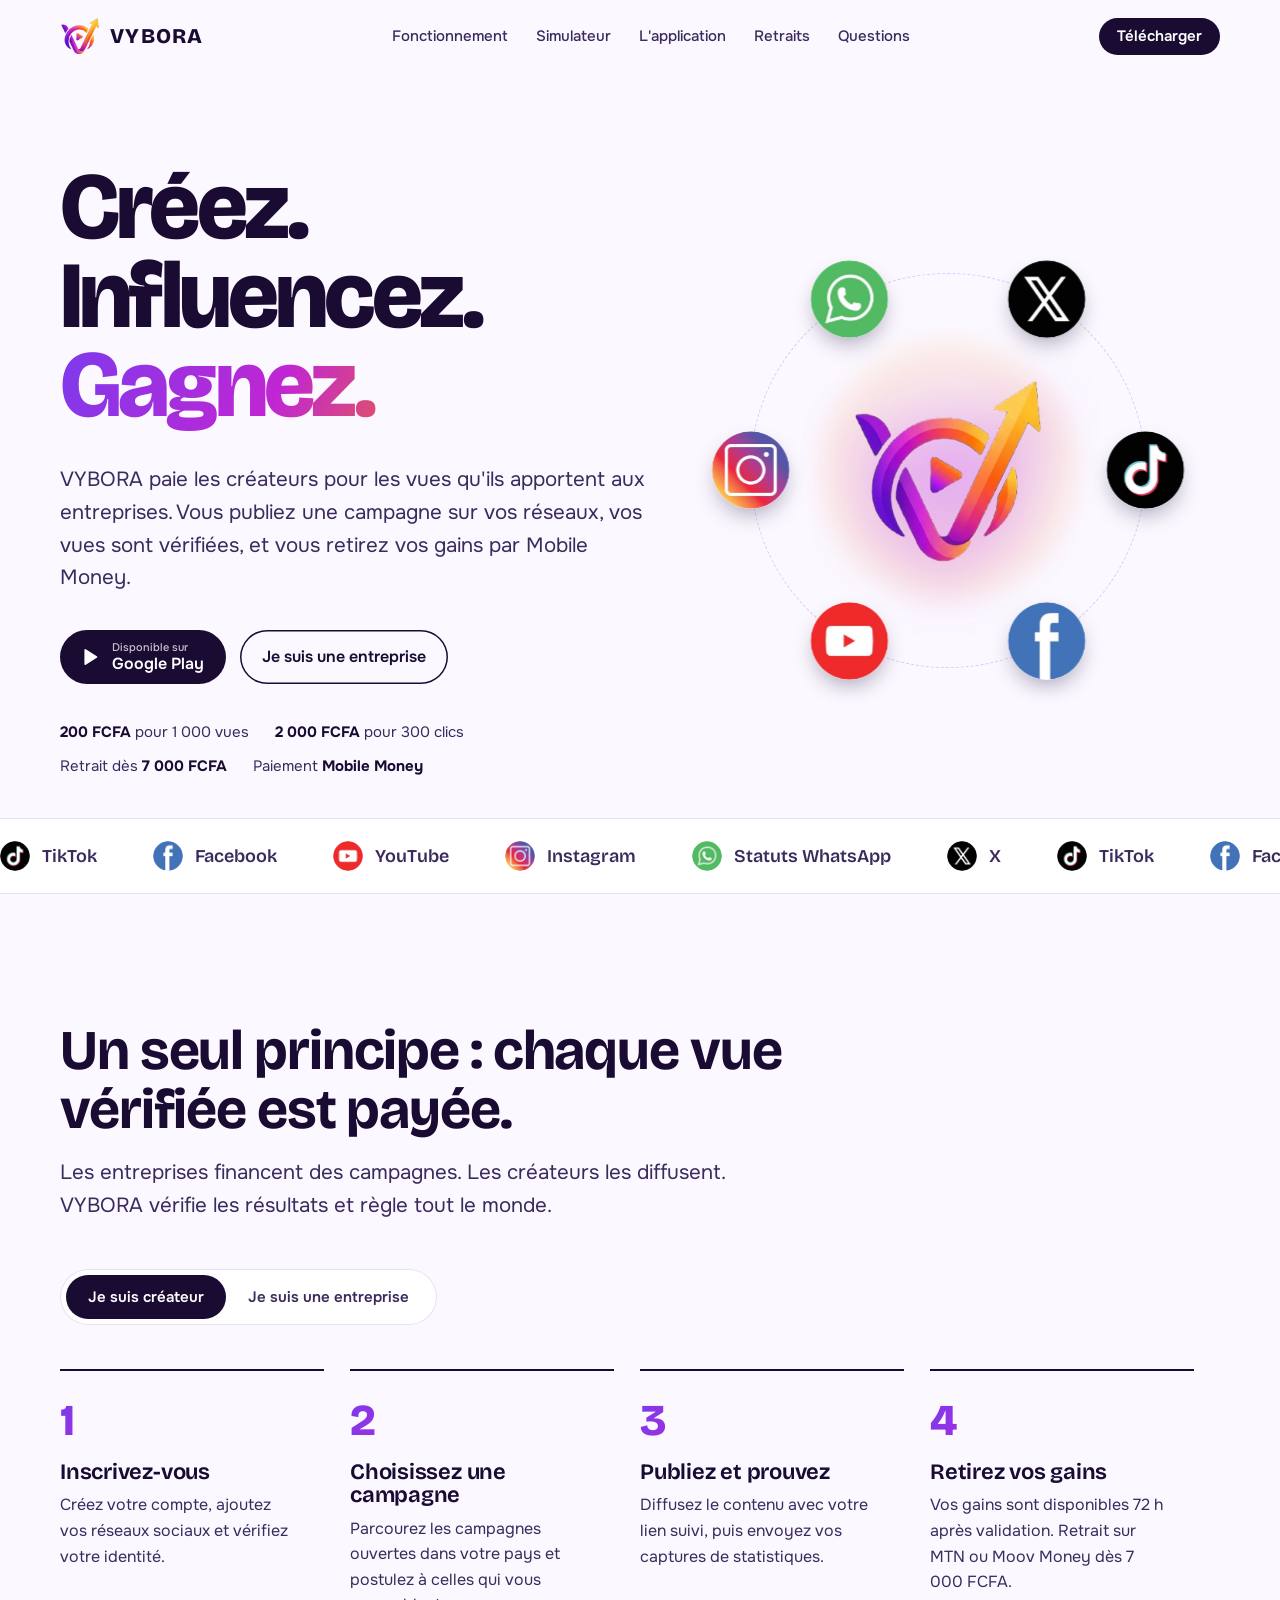
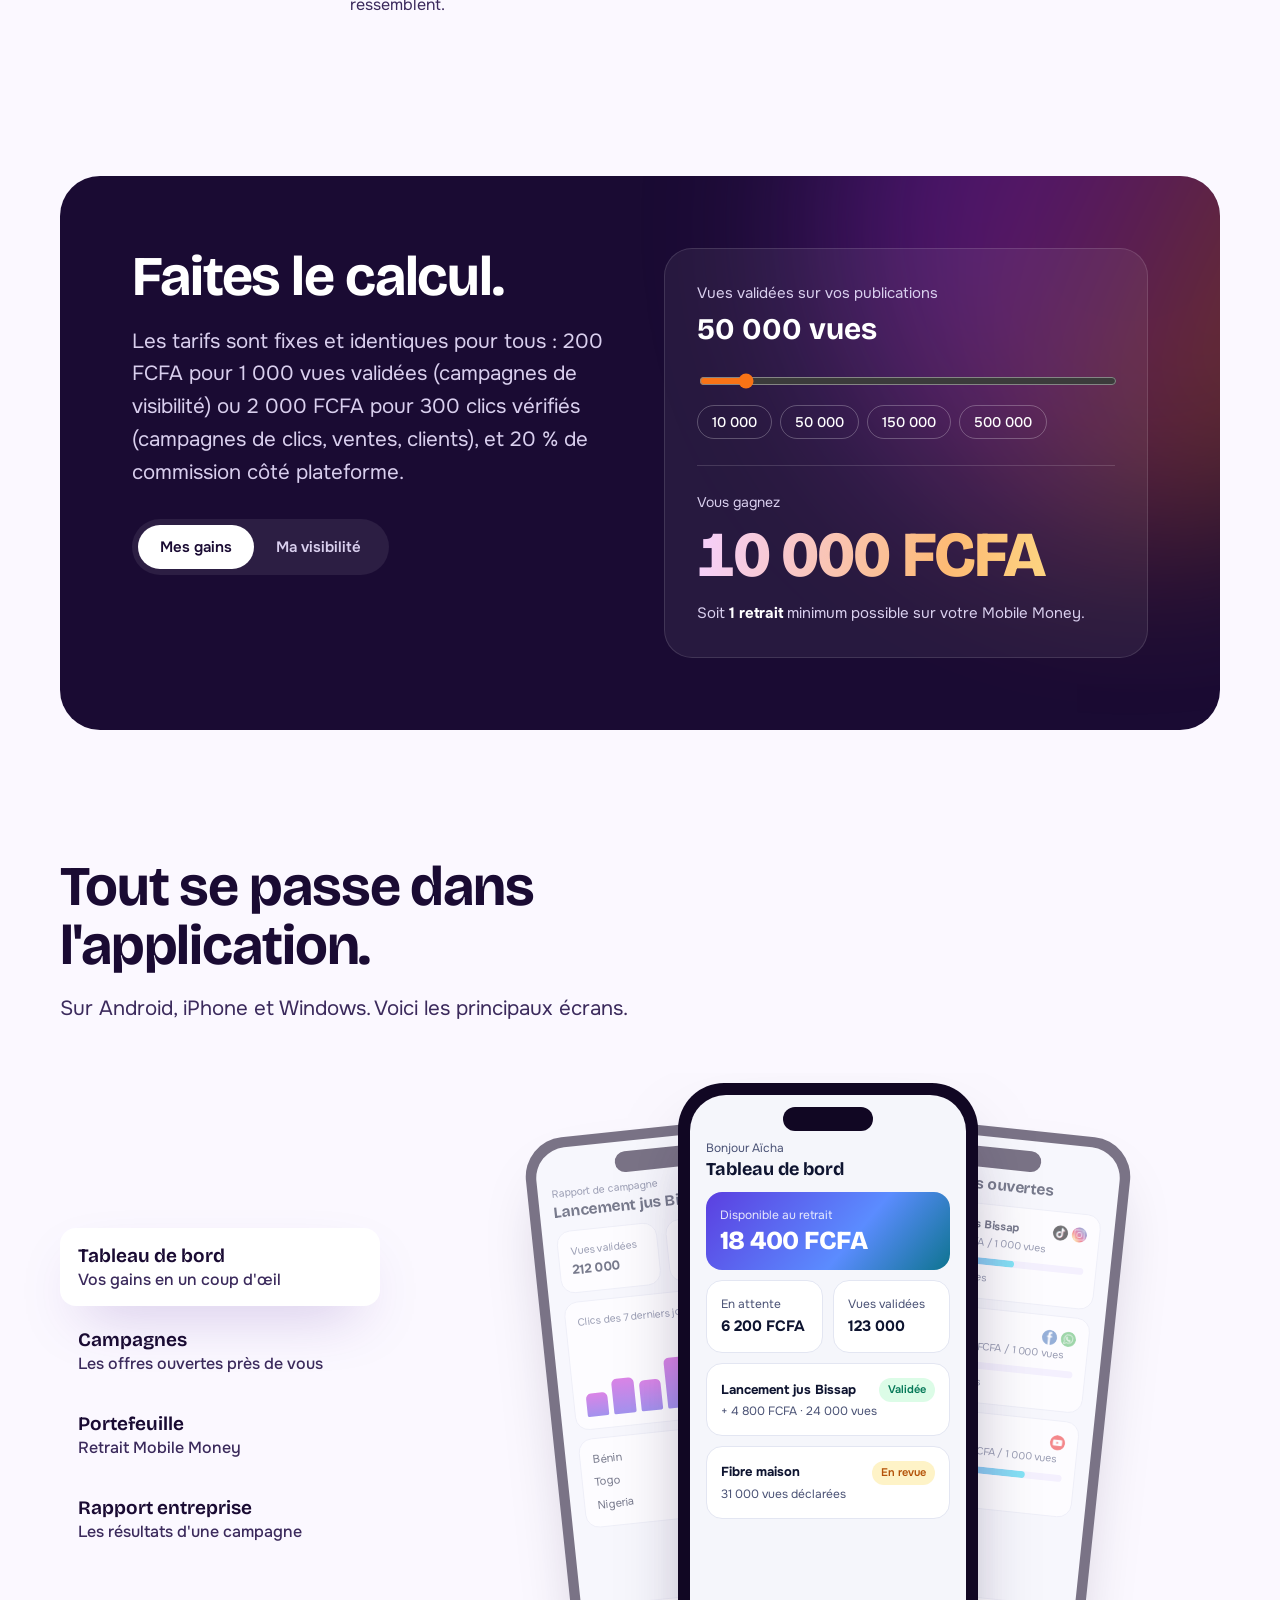
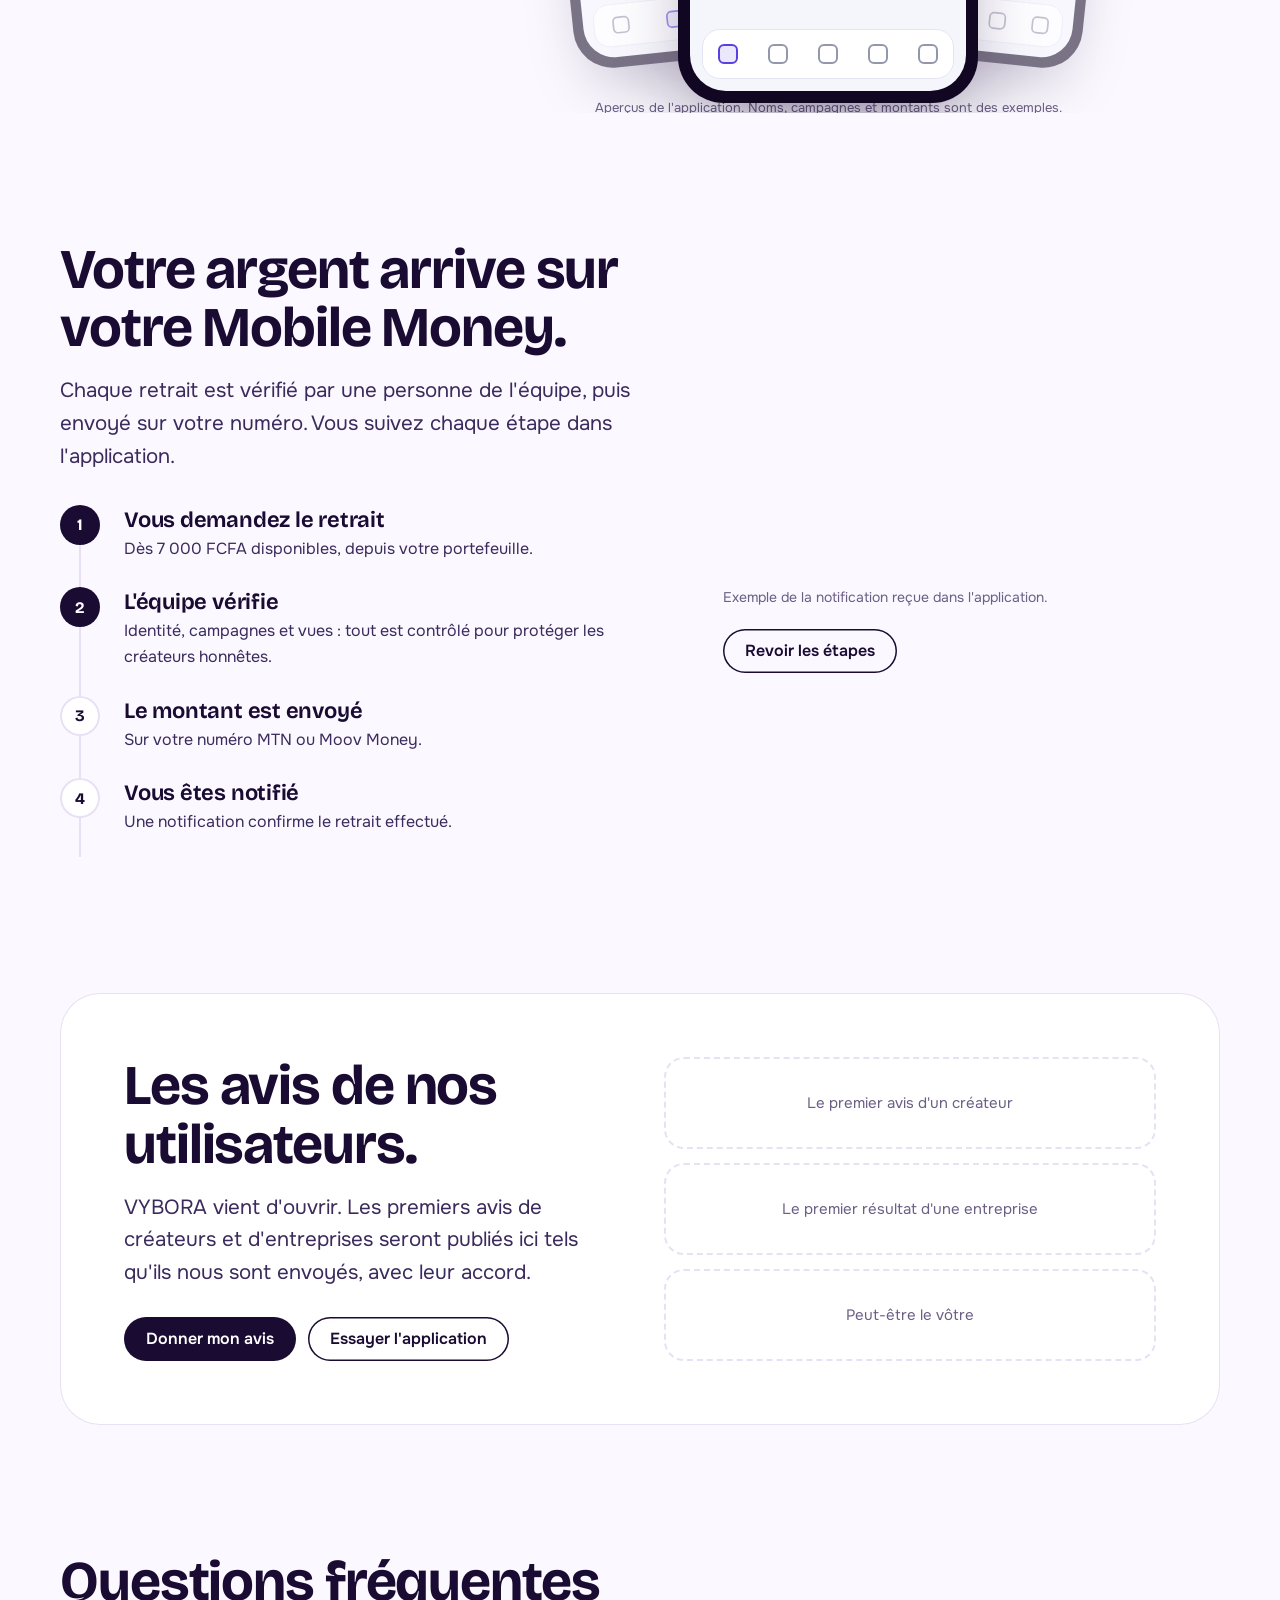
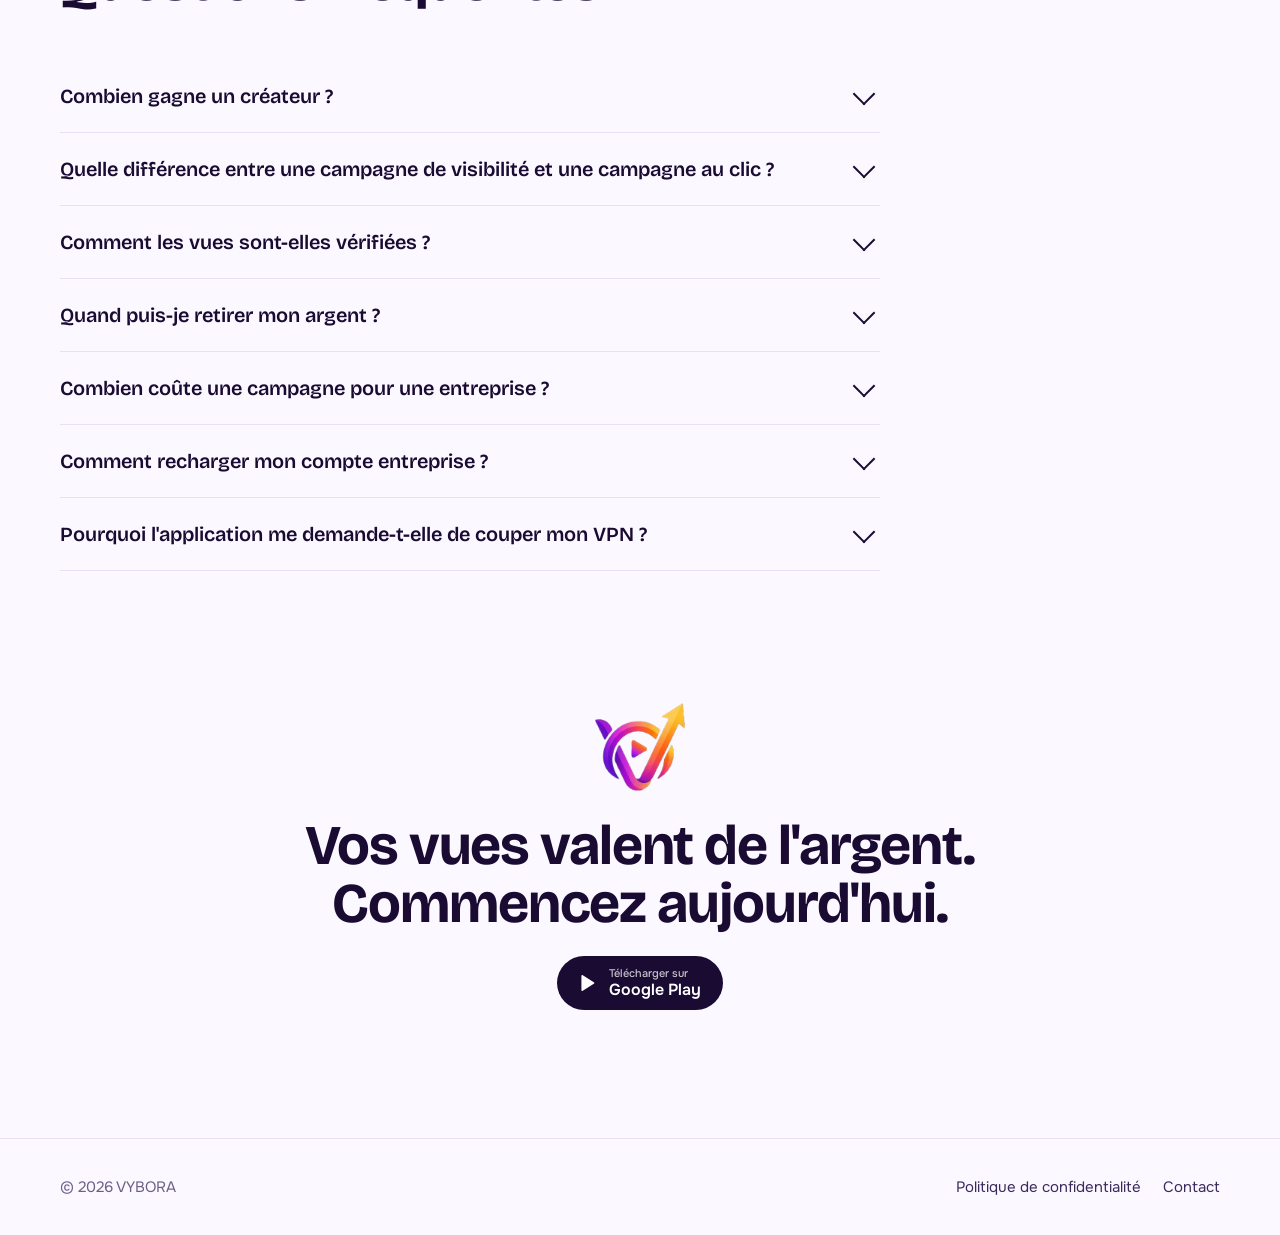
==== commit 4c0efd1a: "Site: click campaigns (2 000 FCFA / 300 clicks) Co-Authored-By: Claude Opus 5.5 <noreply@anthropic.c" ====
--- a/index.html
+++ b/index.html
@@ -49,6 +49,7 @@
         </div>
         <div class="facts">
           <span><b>200 FCFA</b> pour 1 000 vues</span>
+          <span><b>2 000 FCFA</b> pour 300 clics</span>
           <span>Retrait dès <b>7 000 FCFA</b></span>
           <span>Paiement <b>Mobile Money</b></span>
         </div>
@@ -123,7 +124,7 @@
       <div class="sim">
         <div>
           <h2>Faites le calcul.</h2>
-          <p class="lead">Les tarifs sont fixes et identiques pour tous : 200 FCFA pour 1 000 vues validées côté créateur, 20 % de commission côté plateforme.</p>
+          <p class="lead">Les tarifs sont fixes et identiques pour tous : 200 FCFA pour 1 000 vues validées (campagnes de visibilité) ou 2 000 FCFA pour 300 clics vérifiés (campagnes de clics, ventes, clients), et 20 % de commission côté plateforme.</p>
           <div class="tabs switch" role="tablist" aria-label="Type de calcul">
             <span class="pill" aria-hidden="true"></span>
             <button role="tab" aria-selected="true" id="c-creator">Mes gains</button>
@@ -284,6 +285,7 @@
       <div class="section-head"><h2>Questions fréquentes</h2></div>
       <div class="faq">
         <details><summary>Combien gagne un créateur ?</summary><p>200 FCFA pour 1 000 vues validées. Le tarif est fixé dans chaque campagne au moment où l'entreprise la finance, il ne change pas en cours de route.</p></details>
+        <details><summary>Quelle différence entre une campagne de visibilité et une campagne au clic ?</summary><p>Une campagne de visibilité paie les vues validées : 200 FCFA pour 1 000 vues. Une campagne de clics, de ventes ou de clients paie les clics vérifiés sur votre lien de suivi : 2 000 FCFA pour 300 clics, au prorata. Sur une campagne au clic, rien à envoyer : vos gains sont calculés automatiquement.</p></details>
         <details><summary>Comment les vues sont-elles vérifiées ?</summary><p>Vous envoyez les captures de statistiques de vos publications. L'équipe les contrôle, détecte les doublons et vérifie les clics de votre lien suivi. Seules les vues validées sont payées.</p></details>
         <details><summary>Quand puis-je retirer mon argent ?</summary><p>Vos gains deviennent disponibles 72 heures après validation. Vous pouvez demander un retrait dès 7 000 FCFA, envoyé sur MTN ou Moov Money.</p></details>
         <details><summary>Combien coûte une campagne pour une entreprise ?</summary><p>Vous choisissez votre budget. VYBORA prélève 20 % de commission, le reste rémunère les créateurs. Ce qui n'a pas été dépensé à la fin de la campagne revient sur votre portefeuille.</p></details>
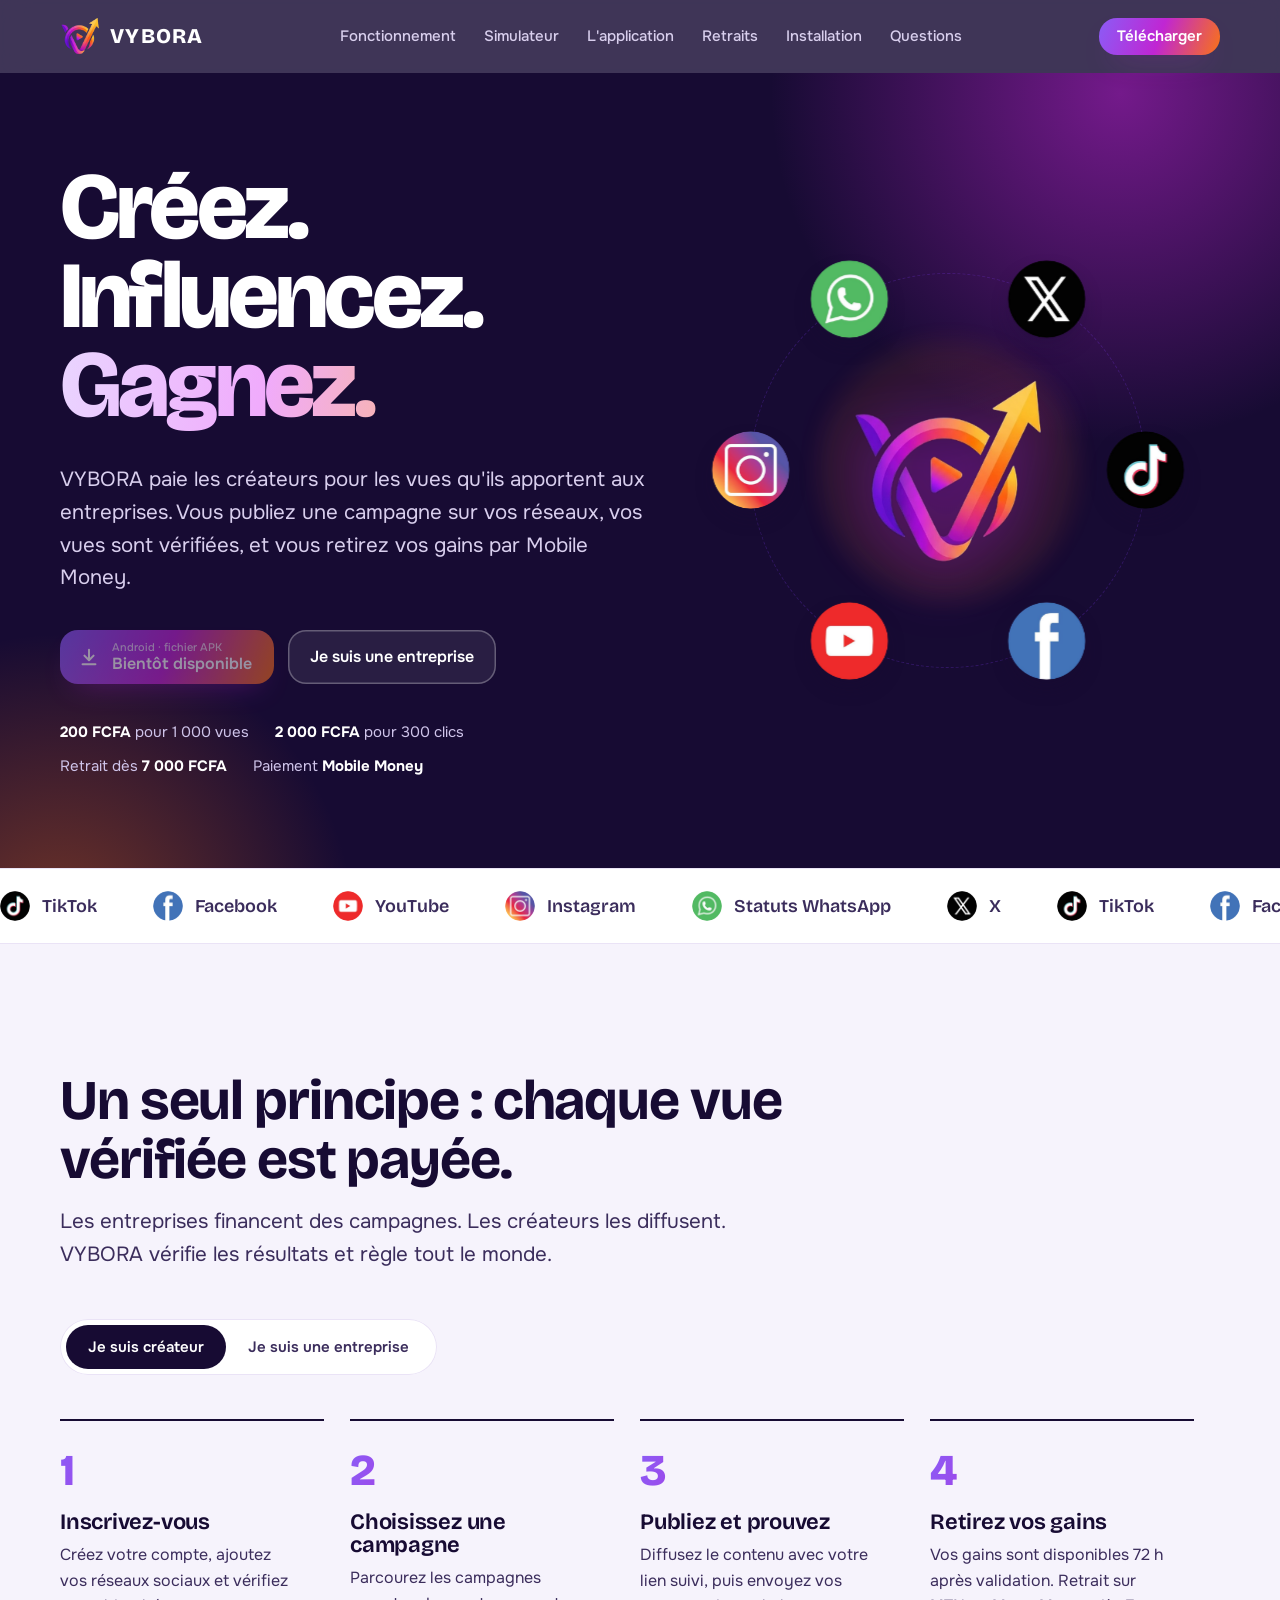
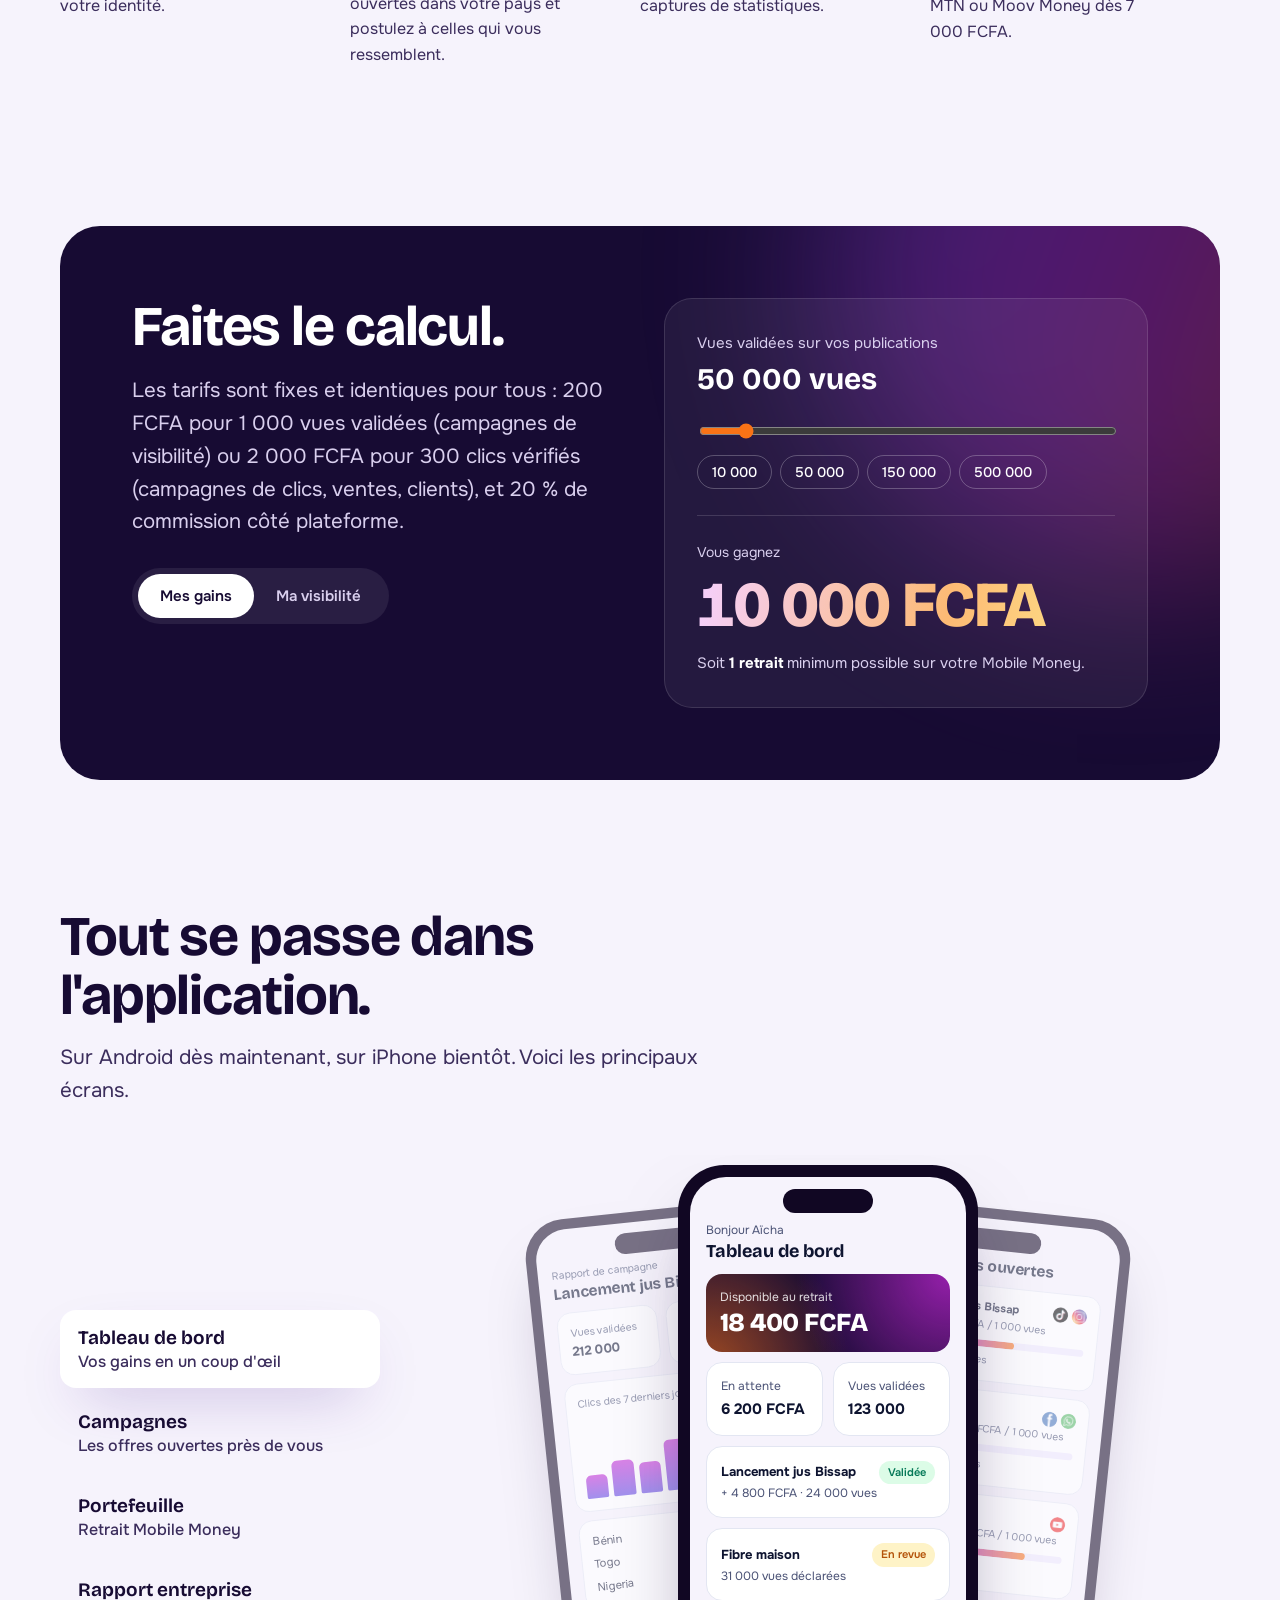
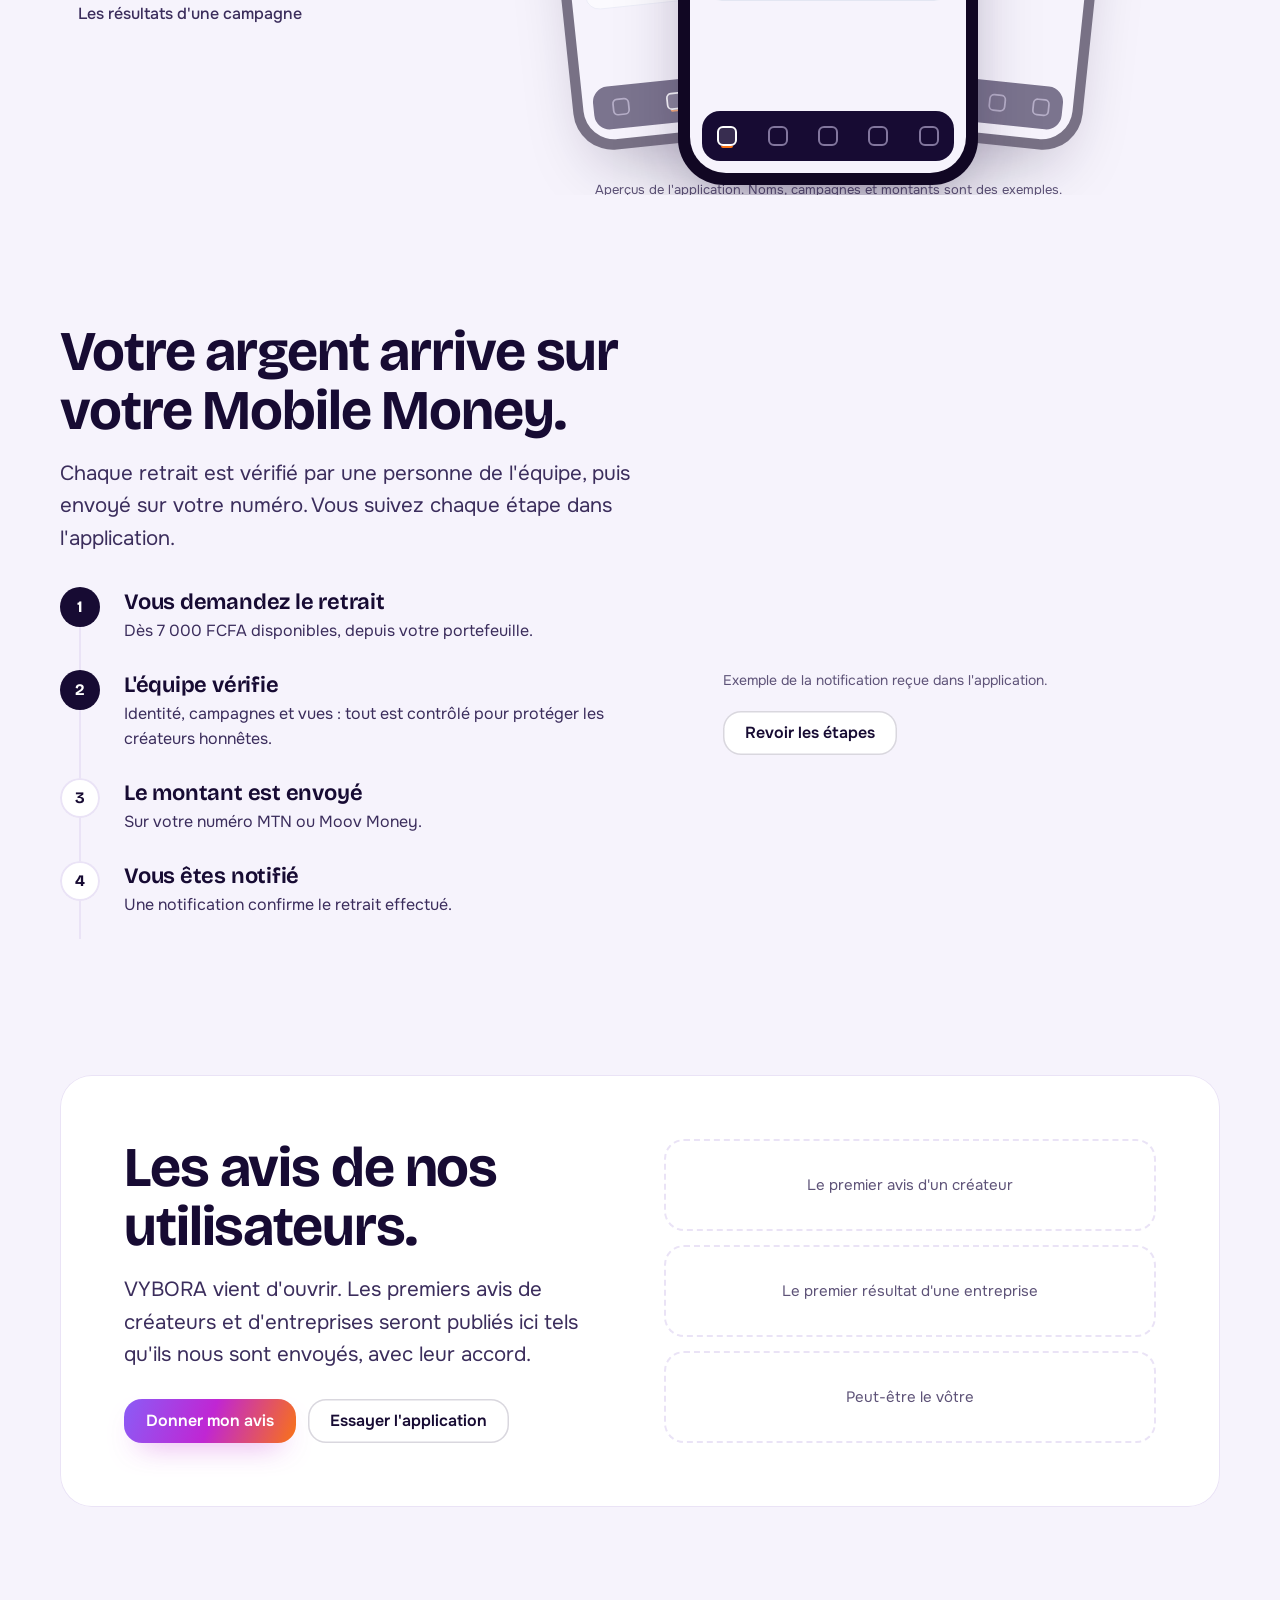
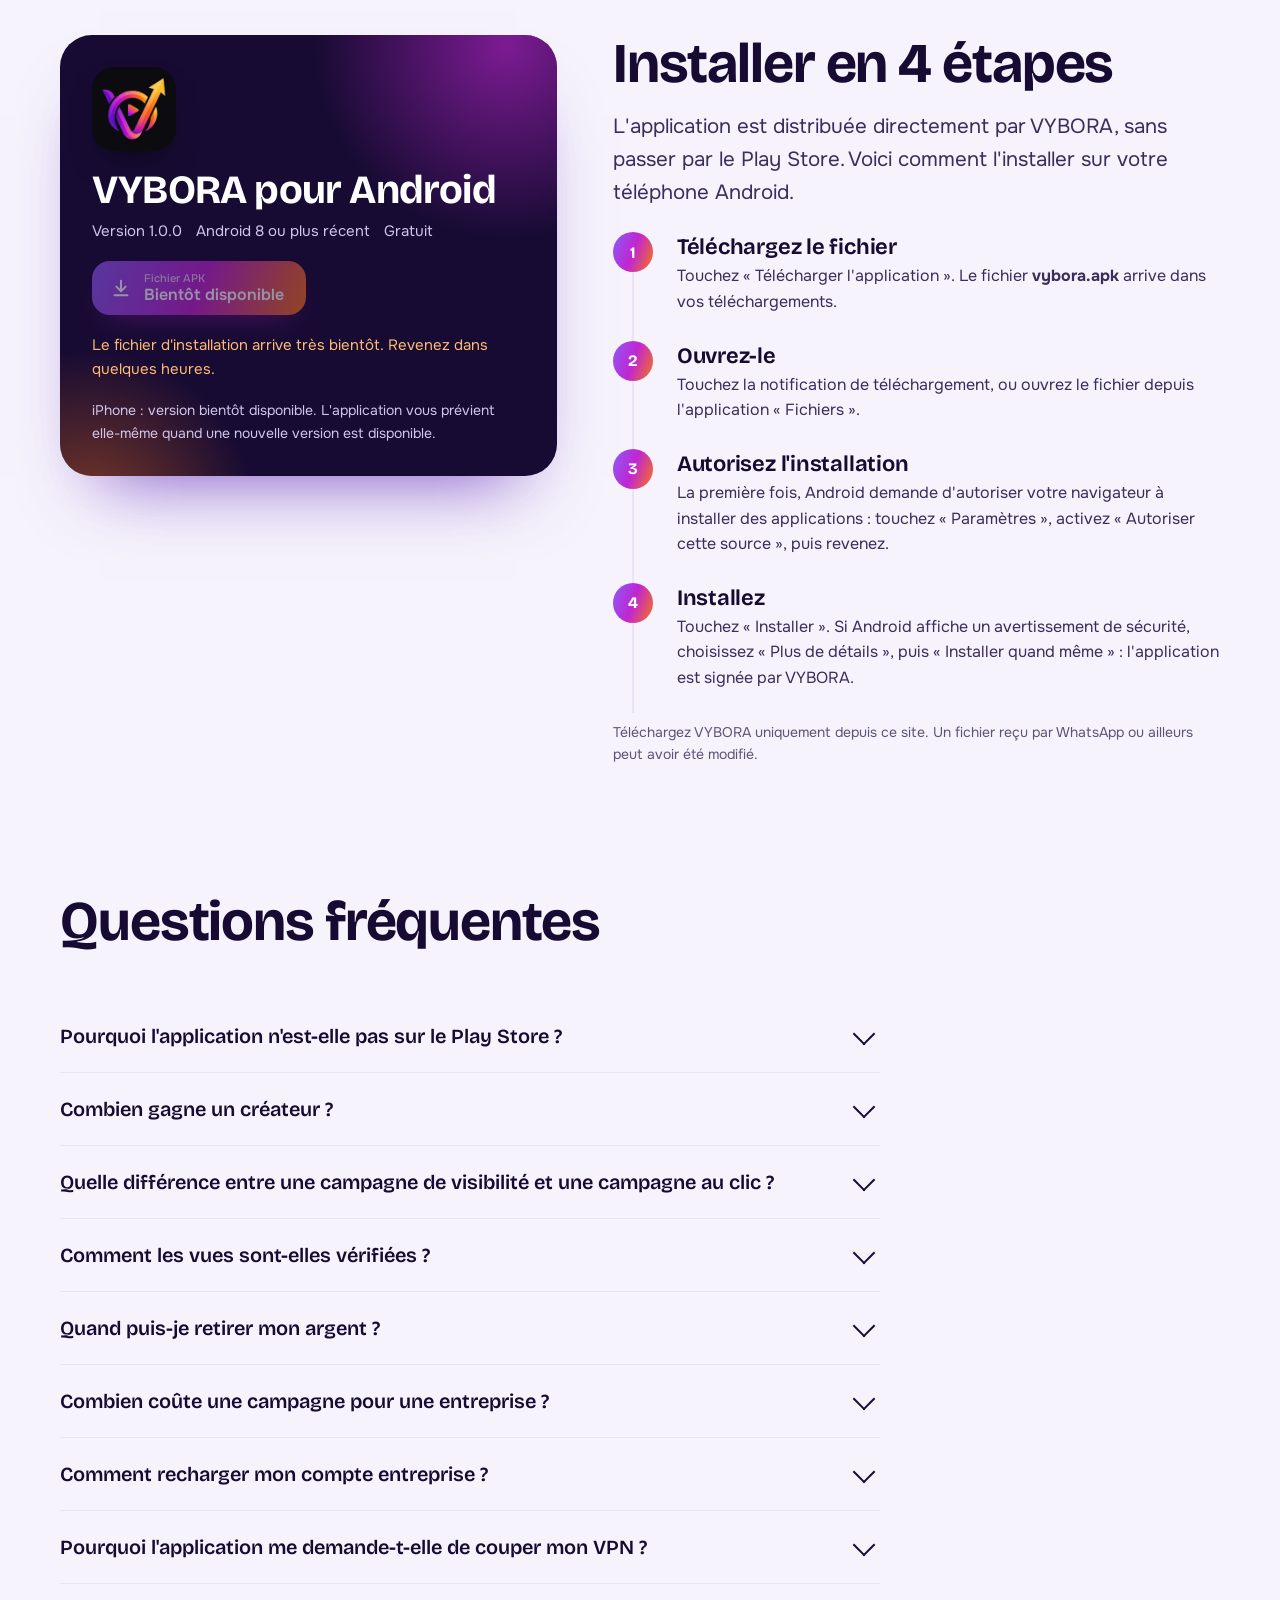
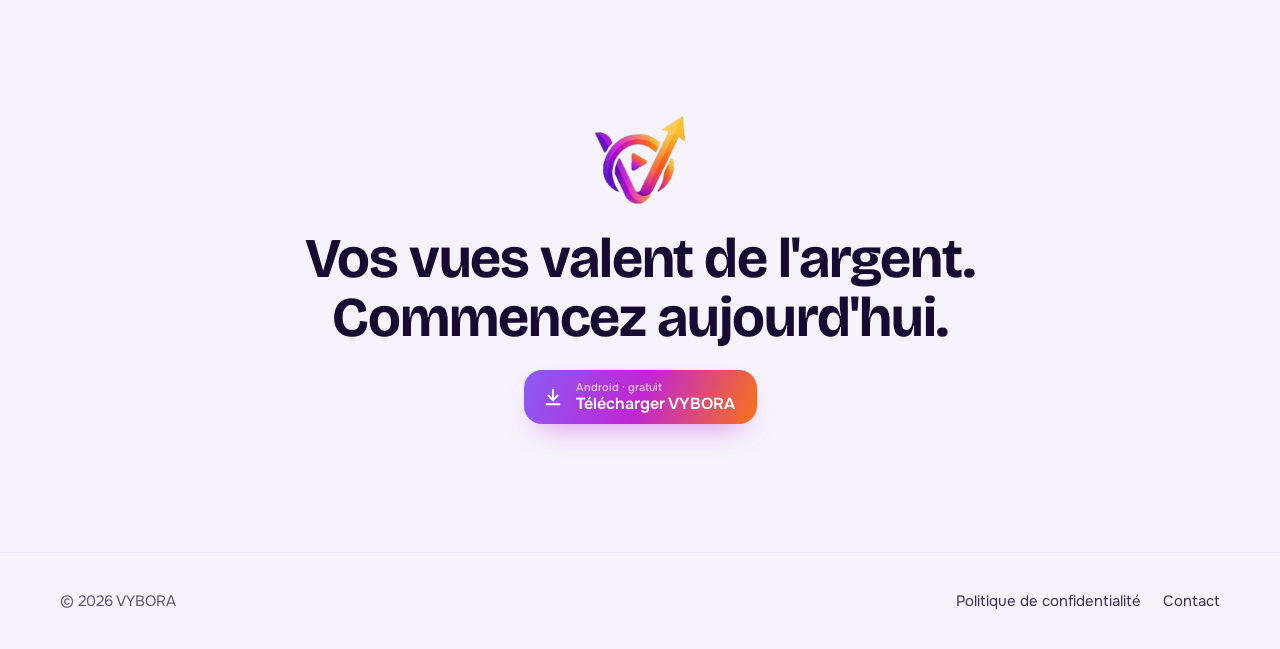
==== commit ea24497b: "Site redesign (Aurore) with direct APK download and install guide Co-Authored-By: Claude Opus 5.5 <n" ====
--- a/index.html
+++ b/index.html
@@ -28,9 +28,10 @@
       <a href="#simulateur">Simulateur</a>
       <a href="#application">L'application</a>
       <a href="#retraits">Retraits</a>
+      <a href="#telecharger">Installation</a>
       <a href="#faq">Questions</a>
     </nav>
-    <a class="btn js-play" href="#">Télécharger</a>
+    <a class="btn" href="#telecharger">Télécharger</a>
   </div>
 </header>
 
@@ -41,11 +42,11 @@
         <h1><span>Créez.</span><span>Influencez.</span><span class="earn">Gagnez.</span></h1>
         <p class="lead">VYBORA paie les créateurs pour les vues qu'ils apportent aux entreprises. Vous publiez une campagne sur vos réseaux, vos vues sont vérifiées, et vous retirez vos gains par Mobile Money.</p>
         <div class="ctas">
-          <a class="btn btn-store js-play" href="#">
-            <svg class="play" viewBox="0 0 24 24" aria-hidden="true"><path fill="currentColor" d="M7 4.5v15a1 1 0 0 0 1.5.86l12-7.5a1 1 0 0 0 0-1.72l-12-7.5A1 1 0 0 0 7 4.5z"/></svg>
-            <span><small>Disponible sur</small>Google Play</span>
+          <a class="btn btn-store js-apk" href="download/vybora.apk" download>
+            <svg class="play" viewBox="0 0 24 24" aria-hidden="true" fill="none" stroke="currentColor" stroke-width="2.2" stroke-linecap="round" stroke-linejoin="round"><path d="M12 4v11"/><path d="M7 10.5l5 5 5-5"/><path d="M5 20h14"/></svg>
+            <span><small>Android · fichier APK</small>Télécharger l'application</span>
           </a>
-          <a class="btn btn-ghost" href="#fonctionnement" data-audience="business">Je suis une entreprise</a>
+          <a class="btn btn-ghost btn-on-ink" href="#fonctionnement" data-audience="business">Je suis une entreprise</a>
         </div>
         <div class="facts">
           <span><b>200 FCFA</b> pour 1 000 vues</span>
@@ -173,7 +174,7 @@
     <div class="wrap">
       <div class="section-head">
         <h2>Tout se passe dans l'application.</h2>
-        <p class="lead">Sur Android, iPhone et Windows. Voici les principaux écrans.</p>
+        <p class="lead">Sur Android dès maintenant, sur iPhone bientôt. Voici les principaux écrans.</p>
       </div>
       <div class="gallery reveal">
         <div class="picker" role="tablist" aria-label="Écrans de l'application">
@@ -269,7 +270,7 @@
         <p class="lead" style="margin-top:16px">VYBORA vient d'ouvrir. Les premiers avis de créateurs et d'entreprises seront publiés ici tels qu'ils nous sont envoyés, avec leur accord.</p>
         <div class="ctas" style="display:flex;gap:12px;flex-wrap:wrap;margin-top:28px">
           <a class="btn" href="mailto:christianlokossou1997@gmail.com?subject=Mon%20avis%20sur%20VYBORA">Donner mon avis</a>
-          <a class="btn btn-ghost js-play" href="#">Essayer l'application</a>
+          <a class="btn btn-ghost" href="#telecharger">Essayer l'application</a>
         </div>
       </div>
       <div class="empty-quotes" aria-hidden="true">
@@ -280,10 +281,42 @@
     </div>
   </section>
 
+  <section class="section" id="telecharger" style="padding-top:0">
+    <div class="wrap download">
+      <div class="dl-card">
+        <img class="dl-icon" src="assets/icon.png" alt="">
+        <div class="dl-meta">
+          <h2>VYBORA pour Android</h2>
+          <p class="dl-facts"><span id="apk-version">Version 1.0.0</span><span id="apk-size"></span><span>Android 8 ou plus récent</span><span>Gratuit</span></p>
+        </div>
+        <a class="btn btn-store js-apk" href="download/vybora.apk" download>
+          <svg class="play" viewBox="0 0 24 24" aria-hidden="true" fill="none" stroke="currentColor" stroke-width="2.2" stroke-linecap="round" stroke-linejoin="round"><path d="M12 4v11"/><path d="M7 10.5l5 5 5-5"/><path d="M5 20h14"/></svg>
+          <span><small>Fichier APK</small>Télécharger maintenant</span>
+        </a>
+        <p class="dl-soon" id="apk-soon" hidden>Le fichier d'installation arrive très bientôt. Revenez dans quelques heures.</p>
+        <p class="dl-note">iPhone : version bientôt disponible. L'application vous prévient elle-même quand une nouvelle version est disponible.</p>
+      </div>
+      <div>
+        <div class="section-head" style="margin-bottom:28px">
+          <h2>Installer en 4 étapes</h2>
+          <p class="lead">L'application est distribuée directement par VYBORA, sans passer par le Play Store. Voici comment l'installer sur votre téléphone Android.</p>
+        </div>
+        <ol class="timeline install">
+          <li data-n="1"><h3>Téléchargez le fichier</h3><p>Touchez « Télécharger l'application ». Le fichier <b>vybora.apk</b> arrive dans vos téléchargements.</p></li>
+          <li data-n="2"><h3>Ouvrez-le</h3><p>Touchez la notification de téléchargement, ou ouvrez le fichier depuis l'application « Fichiers ».</p></li>
+          <li data-n="3"><h3>Autorisez l'installation</h3><p>La première fois, Android demande d'autoriser votre navigateur à installer des applications : touchez « Paramètres », activez « Autoriser cette source », puis revenez.</p></li>
+          <li data-n="4"><h3>Installez</h3><p>Touchez « Installer ». Si Android affiche un avertissement de sécurité, choisissez « Plus de détails », puis « Installer quand même » : l'application est signée par VYBORA.</p></li>
+        </ol>
+        <p class="note">Téléchargez VYBORA uniquement depuis ce site. Un fichier reçu par WhatsApp ou ailleurs peut avoir été modifié.</p>
+      </div>
+    </div>
+  </section>
+
   <section class="section" id="faq" style="padding-top:0">
     <div class="wrap">
       <div class="section-head"><h2>Questions fréquentes</h2></div>
       <div class="faq">
+        <details><summary>Pourquoi l'application n'est-elle pas sur le Play Store ?</summary><p>VYBORA est distribuée directement depuis ce site pendant son lancement. Le fichier est signé par VYBORA, et l'application vous propose elle-même les nouvelles versions. Une version Play Store suivra, et vous pourrez passer de l'une à l'autre sans perdre votre compte.</p></details>
         <details><summary>Combien gagne un créateur ?</summary><p>200 FCFA pour 1 000 vues validées. Le tarif est fixé dans chaque campagne au moment où l'entreprise la finance, il ne change pas en cours de route.</p></details>
         <details><summary>Quelle différence entre une campagne de visibilité et une campagne au clic ?</summary><p>Une campagne de visibilité paie les vues validées : 200 FCFA pour 1 000 vues. Une campagne de clics, de ventes ou de clients paie les clics vérifiés sur votre lien de suivi : 2 000 FCFA pour 300 clics, au prorata. Sur une campagne au clic, rien à envoyer : vos gains sont calculés automatiquement.</p></details>
         <details><summary>Comment les vues sont-elles vérifiées ?</summary><p>Vous envoyez les captures de statistiques de vos publications. L'équipe les contrôle, détecte les doublons et vérifie les clics de votre lien suivi. Seules les vues validées sont payées.</p></details>
@@ -299,9 +332,9 @@
     <div class="wrap final">
       <img src="assets/logo.png" alt="">
       <h2>Vos vues valent de l'argent. Commencez aujourd'hui.</h2>
-      <a class="btn btn-store js-play" href="#">
-        <svg class="play" viewBox="0 0 24 24" aria-hidden="true"><path fill="currentColor" d="M7 4.5v15a1 1 0 0 0 1.5.86l12-7.5a1 1 0 0 0 0-1.72l-12-7.5A1 1 0 0 0 7 4.5z"/></svg>
-        <span><small>Télécharger sur</small>Google Play</span>
+      <a class="btn btn-store" href="#telecharger">
+        <svg class="play" viewBox="0 0 24 24" aria-hidden="true" fill="none" stroke="currentColor" stroke-width="2.2" stroke-linecap="round" stroke-linejoin="round"><path d="M12 4v11"/><path d="M7 10.5l5 5 5-5"/><path d="M5 20h14"/></svg>
+        <span><small>Android · gratuit</small>Télécharger VYBORA</span>
       </a>
     </div>
   </section>
@@ -315,9 +348,16 @@
 </footer>
 
 <script>
-// Google Play listing (works once the app is published under this id).
-const PLAY_URL = "https://play.google.com/store/apps/details?id=com.vybora.app";
-document.querySelectorAll(".js-play").forEach(a => { a.href = PLAY_URL; a.target = "_blank"; a.rel = "noopener"; });
+// APK download: show its size, or a "coming soon" note while the file is not online yet.
+const APK = "download/vybora.apk";
+fetch(APK, { method: "HEAD", cache: "no-store" }).then(r => {
+  if (!r.ok) throw 0;
+  const size = +r.headers.get("content-length");
+  if (size) document.getElementById("apk-size").textContent = (size / 1048576).toFixed(1).replace(".", ",") + " Mo";
+}).catch(() => {
+  document.querySelectorAll(".js-apk").forEach(a => { a.removeAttribute("href"); a.setAttribute("aria-disabled", "true"); a.classList.add("is-soon"); a.querySelector("span").lastChild.textContent = "Bientôt disponible"; });
+  document.getElementById("apk-soon").hidden = false;
+});
 document.getElementById("year").textContent = new Date().getFullYear();
 
 // Header border once scrolled.
--- a/assets/site.css
+++ b/assets/site.css
@@ -1,16 +1,16 @@
 /* VYBORA — site vitrine. Palette taken from the logo gradient. */
 :root {
-  --ink: #1A0B33;          /* aubergine nuit : texte, fonds profonds */
-  --ink-2: #3B2A5C;        /* texte secondaire */
-  --muted: #6B5F85;        /* texte discret (≥ 4.5:1 sur --paper) */
-  --paper: #FBF8FF;        /* fond lilas très clair */
-  --line: #E8E0F5;
+  --ink: #170B33;          /* encre aubergine (direction « Aurore », comme l'application) */
+  --ink-2: #3B2D5C;        /* texte secondaire */
+  --muted: #5E5378;        /* texte discret (≥ 4.5:1 sur --paper) */
+  --paper: #F6F3FC;        /* fond lilas clair */
+  --line: #EAE3F6;
   --violet: #7C3AED;
   --magenta: #C026D3;
   --sunset: #EA580C;
   --gold: #F59E0B;
   --mint: #059669;
-  --grad: linear-gradient(115deg, #7C3AED 0%, #C026D3 38%, #F97316 72%, #FBBF24 100%);
+  --grad: linear-gradient(110deg, #8B5CF6 0%, #C026D3 50%, #F97316 100%);
   --radius-lg: 28px;
   --radius-md: 16px;
   --display: "Bricolage Grotesque", "Segoe UI", system-ui, sans-serif;
@@ -36,14 +36,18 @@
 .note { font-size: 14px; color: var(--muted); }
 
 /* ---------- Buttons ---------- */
-.btn { --bg: var(--ink); --fg: #fff; position: relative; display: inline-flex; align-items: center; gap: 12px; padding: 14px 22px;
-  border-radius: 999px; border: 0; background: var(--bg); color: var(--fg); font: 600 16px/1 var(--body); text-decoration: none;
+.btn { --bg: var(--grad); --fg: #fff; position: relative; display: inline-flex; align-items: center; gap: 12px; padding: 14px 22px;
+  border-radius: 18px; border: 0; background: var(--bg); color: var(--fg); font: 600 16px/1 var(--body); text-decoration: none;
   cursor: pointer; overflow: hidden; isolation: isolate; transition: transform .25s cubic-bezier(.3,1.6,.5,1), box-shadow .25s; }
-.btn::before { content: ""; position: absolute; inset: 0; background: var(--grad); z-index: -1; opacity: 0; transition: opacity .3s; }
-.btn:hover { transform: translateY(-2px); box-shadow: 0 14px 30px -12px rgba(192, 38, 211, .6); }
+.btn::before { content: ""; position: absolute; inset: 0; background: linear-gradient(110deg, #7C3AED, #A21CAF 50%, #EA580C); z-index: -1; opacity: 0; transition: opacity .3s; }
+.btn { box-shadow: 0 14px 30px -16px rgba(192, 38, 211, .7); }
+.btn:hover { transform: translateY(-2px); box-shadow: 0 18px 34px -12px rgba(192, 38, 211, .7); }
 .btn:hover::before { opacity: 1; }
 .btn:active { transform: scale(.97); }
-.btn-ghost { --bg: transparent; --fg: var(--ink); box-shadow: inset 0 0 0 1.5px var(--ink); }
+.btn-ghost { --bg: #fff; --fg: var(--ink); box-shadow: inset 0 0 0 1.5px rgba(23, 11, 51, .16); }
+.btn-on-ink { --bg: rgba(255,255,255,.08); --fg: #fff; box-shadow: inset 0 0 0 1.5px rgba(255,255,255,.28); }
+.btn-on-ink:hover { --bg: rgba(255,255,255,.16); --fg: #fff; }
+.btn.is-soon { opacity: .55; pointer-events: none; }
 .btn-ghost::before { display: none; }
 .btn-ghost:hover { --bg: var(--ink); --fg: #fff; }
 .btn .play { width: 22px; height: 22px; flex: none; }
@@ -53,8 +57,11 @@
 @keyframes ripple { to { transform: scale(4); opacity: 0; } }
 
 /* ---------- Header ---------- */
-.top { position: sticky; top: 0; z-index: 50; backdrop-filter: blur(14px); background: rgba(251, 248, 255, .78); border-bottom: 1px solid transparent; transition: border-color .3s; }
-.top.scrolled { border-color: var(--line); }
+.top { position: sticky; top: 0; z-index: 50; backdrop-filter: blur(14px); background: rgba(23, 11, 51, .82); border-bottom: 1px solid transparent; transition: background .3s, border-color .3s; }
+.top .brand, .top nav a { color: #fff; }
+.top.scrolled { background: rgba(246, 243, 252, .86); border-color: var(--line); }
+.top.scrolled .brand { color: var(--ink); }
+.top.scrolled nav a { color: var(--ink-2); }
 .top .wrap { display: flex; align-items: center; justify-content: space-between; height: 72px; gap: 20px; }
 .brand { display: flex; align-items: center; gap: 10px; color: var(--ink); text-decoration: none; font: 800 21px var(--display); letter-spacing: .06em; }
 .brand img { width: 40px; height: 40px; }
@@ -66,11 +73,19 @@
 @media (max-width: 860px) { .top nav { display: none; } }
 
 /* ---------- Hero ---------- */
-.hero { padding-block: clamp(40px, 7vw, 96px) 40px; overflow: hidden; }
+.hero { padding-block: clamp(40px, 7vw, 96px) clamp(48px, 7vw, 96px); overflow: hidden; background: var(--ink); color: #fff; position: relative; isolation: isolate; }
+.hero::before, .hero::after { content: ""; position: absolute; border-radius: 50%; z-index: -1; pointer-events: none; }
+.hero::before { width: 760px; height: 760px; right: -220px; top: -360px; background: radial-gradient(circle, rgba(192,38,211,.55), rgba(192,38,211,0) 65%); }
+.hero::after { width: 640px; height: 640px; left: -260px; bottom: -380px; background: radial-gradient(circle, rgba(249,115,22,.40), rgba(249,115,22,0) 65%); }
+.hero .lead { color: #D9CFEE; }
+.hero .facts { color: #CFC4EA; }
+.hero .facts b { color: #fff; }
+.hero h1 { color: #fff; }
+.orbit-stage .ring { border-color: rgba(255,255,255,.18); }
 .hero .wrap { display: grid; grid-template-columns: 1.05fr .95fr; gap: 40px; align-items: center; }
 .hero h1 { font-size: clamp(48px, 7.4vw, 104px); font-weight: 800; letter-spacing: -0.04em; line-height: .94; }
 .hero h1 span { display: block; }
-.hero h1 .earn { padding-bottom: .1em; background: var(--grad); -webkit-background-clip: text; background-clip: text; color: transparent; }
+.hero h1 .earn { padding-bottom: .1em; background: linear-gradient(100deg, #E9D5FF, #F0ABFC 35%, #FDBA74 75%, #FDE68A); -webkit-background-clip: text; background-clip: text; color: transparent; }
 .hero .lead { margin-top: 24px; }
 .hero .ctas { display: flex; flex-wrap: wrap; gap: 14px; margin-top: 36px; }
 .hero .facts { display: flex; flex-wrap: wrap; gap: 10px 26px; margin-top: 36px; color: var(--ink-2); font-size: 15px; }
@@ -149,7 +164,7 @@
 .picker button[aria-selected="true"] { background: #fff; box-shadow: var(--shadow); }
 .phones { position: relative; height: 640px; overflow: hidden; display: grid; place-items: center; }
 .phone { width: 300px; height: 620px; border-radius: 46px; background: #110723; padding: 12px; box-shadow: 0 40px 80px -30px rgba(26,11,51,.55); position: absolute; transition: transform .6s cubic-bezier(.3,1.2,.4,1), opacity .4s; }
-.phone .screen { width: 100%; height: 100%; border-radius: 36px; background: #F5F6FB; overflow: hidden; padding: 44px 16px 16px; font-size: 13px; color: #0E1430; position: relative; }
+.phone .screen { font-family: var(--body); width: 100%; height: 100%; border-radius: 36px; background: #F6F3FC; overflow: hidden; padding: 44px 16px 16px; font-size: 13px; color: #0E1430; position: relative; }
 .phone .screen::before { content: ""; position: absolute; top: 12px; left: 50%; width: 90px; height: 24px; margin-left: -45px; background: #110723; border-radius: 999px; }
 .phone[data-pos="0"] { transform: none; z-index: 3; }
 .phone[data-pos="1"] { transform: translateX(150px) rotate(6deg) scale(.86); opacity: .55; z-index: 2; }
@@ -161,23 +176,23 @@
 /* App UI inside the phones (mirrors the real app, light theme) */
 .s-title { font: 700 18px var(--display); margin-bottom: 12px; }
 .s-card { background: #fff; border-radius: 16px; padding: 14px; border: 1px solid #E3E6F2; margin-bottom: 10px; }
-.s-grad { background: linear-gradient(130deg, #5B3FE0, #5B8CFF 60%, #0E7490); color: #fff; border: 0; }
+.s-grad { background: radial-gradient(circle at 100% 0, rgba(192,38,211,.75), rgba(192,38,211,0) 60%), radial-gradient(circle at 0 120%, rgba(249,115,22,.6), rgba(249,115,22,0) 55%), #170B33; color: #fff; border: 0; }
 .s-grad .s-num { color: #fff; }
 .s-num { font: 800 26px var(--display); letter-spacing: -0.02em; color: #0E1430; }
 .s-muted { color: #4A5275; font-size: 12px; }
 .s-row { display: flex; justify-content: space-between; align-items: center; gap: 8px; }
-.s-chip { display: inline-block; padding: 3px 9px; border-radius: 999px; font-size: 11px; font-weight: 600; background: #EEE9FD; color: #5B3FE0; }
+.s-chip { display: inline-block; padding: 3px 9px; border-radius: 999px; font-size: 11px; font-weight: 600; background: #EDE6FA; color: #7C3AED; }
 .s-chip.ok { background: #DCFCE7; color: #047857; }
 .s-chip.wait { background: #FEF3C7; color: #B45309; }
 .s-bar { height: 8px; border-radius: 99px; background: #EEE9FD; overflow: hidden; margin-top: 8px; }
-.s-bar i { display: block; height: 100%; background: linear-gradient(90deg, #5B3FE0, #22D3EE); border-radius: 99px; }
-.s-btn { display: block; text-align: center; padding: 12px; border-radius: 14px; color: #fff; font-weight: 600; background: linear-gradient(130deg, #5B3FE0, #5B8CFF 60%, #0E7490); margin-top: 10px; }
+.s-bar i { display: block; height: 100%; background: linear-gradient(90deg, #7C3AED, #C026D3, #F97316); border-radius: 99px; }
+.s-btn { display: block; text-align: center; padding: 12px; border-radius: 14px; color: #fff; font-weight: 600; background: linear-gradient(110deg, #8B5CF6, #C026D3 50%, #F97316); margin-top: 10px; }
 .s-nets { display: flex; gap: 4px; } .s-nets img { width: 18px; height: 18px; border-radius: 50%; }
 .s-chart { display: flex; align-items: flex-end; gap: 6px; height: 90px; margin-top: 10px; }
 .s-chart i { flex: 1; border-radius: 6px 6px 2px 2px; background: linear-gradient(180deg, #C026D3, #5B3FE0); }
-.s-nav { position: absolute; left: 12px; right: 12px; bottom: 12px; height: 50px; border-radius: 18px; background: #fff; border: 1px solid #E3E6F2; display: flex; justify-content: space-around; align-items: center; }
-.s-nav i { width: 20px; height: 20px; border-radius: 6px; border: 2px solid #4A5275; opacity: .6; }
-.s-nav i.on { border-color: #5B3FE0; opacity: 1; background: rgba(91,63,224,.12); }
+.s-nav { position: absolute; left: 12px; right: 12px; bottom: 12px; height: 50px; border-radius: 18px; background: #170B33; border: 0; display: flex; justify-content: space-around; align-items: center; }
+.s-nav i { width: 20px; height: 20px; border-radius: 6px; border: 2px solid #9D92B8; opacity: .8; }
+.s-nav i.on { border-color: #fff; opacity: 1; background: rgba(255,255,255,.14); box-shadow: 0 6px 0 -4px #F97316; }
 
 /* ---------- Withdrawal timeline ---------- */
 .payout { display: grid; grid-template-columns: 1.1fr .9fr; gap: 56px; align-items: center; }
@@ -202,6 +217,21 @@
 .empty-quotes div { height: 92px; border-radius: 20px; border: 2px dashed var(--line); display: grid; place-items: center; color: var(--muted); font-size: 15px; padding: 0 20px; text-align: center; }
 @media (max-width: 900px) { .reviews { grid-template-columns: 1fr; } }
 
+/* ---------- Download ---------- */
+.download { display: grid; grid-template-columns: .9fr 1.1fr; gap: 56px; align-items: start; }
+.dl-card { position: sticky; top: 96px; background: var(--ink); color: #fff; border-radius: 32px; padding: 32px; display: grid; gap: 18px; overflow: hidden; isolation: isolate; box-shadow: 0 40px 70px -40px rgba(91,33,182,.8); }
+.dl-card::before { content: ""; position: absolute; z-index: -1; width: 420px; height: 420px; right: -160px; top: -200px; border-radius: 50%; background: radial-gradient(circle, rgba(192,38,211,.6), rgba(192,38,211,0) 65%); }
+.dl-card::after { content: ""; position: absolute; z-index: -1; width: 360px; height: 360px; left: -150px; bottom: -220px; border-radius: 50%; background: radial-gradient(circle, rgba(249,115,22,.45), rgba(249,115,22,0) 65%); }
+.dl-icon { width: 84px; height: 84px; border-radius: 22px; box-shadow: 0 16px 30px -12px rgba(0,0,0,.5); }
+.dl-card h2 { color: #fff; font-size: clamp(30px, 3.4vw, 40px); }
+.dl-facts { display: flex; flex-wrap: wrap; gap: 6px 14px; color: #CFC4EA; font-size: 15px; margin-top: 8px; }
+.dl-facts span:empty { display: none; }
+.dl-card .btn { justify-self: start; }
+.dl-soon { color: #FDBA74; font-size: 15px; }
+.dl-note { color: #CFC4EA; font-size: 14px; }
+.install li::before { background: var(--grad); color: #fff; box-shadow: none; }
+@media (max-width: 900px) { .download { grid-template-columns: 1fr; } .dl-card { position: static; } }
+
 /* ---------- FAQ ---------- */
 .faq { max-width: 820px; }
 .faq details { border-bottom: 1px solid var(--line); }
@@ -213,6 +243,7 @@
 .faq details[open] p { animation: rise .35s both; }
 
 /* ---------- Final CTA & footer ---------- */
+.reviews { border-radius: 32px; }
 .final { text-align: center; display: grid; justify-items: center; gap: 22px; }
 .final img { width: 96px; animation: breathe 2.6s ease-in-out infinite alternate; }
 .final h2 { max-width: 14em; }
@@ -248,3 +279,9 @@
   *, *::before, *::after { animation-duration: .01ms !important; animation-iteration-count: 1 !important; transition-duration: .01ms !important; scroll-behavior: auto !important; }
   .reveal { opacity: 1; transform: none; }
 }
+
+/* ---------- « Aurore » overrides (header and hero on ink) ---------- */
+.top:not(.scrolled) nav a { color: #D9CFEE; }
+.top:not(.scrolled) nav a:hover { color: #fff; }
+.hero .facts { color: #CFC4EA; }
+.hero .facts b { color: #fff; }
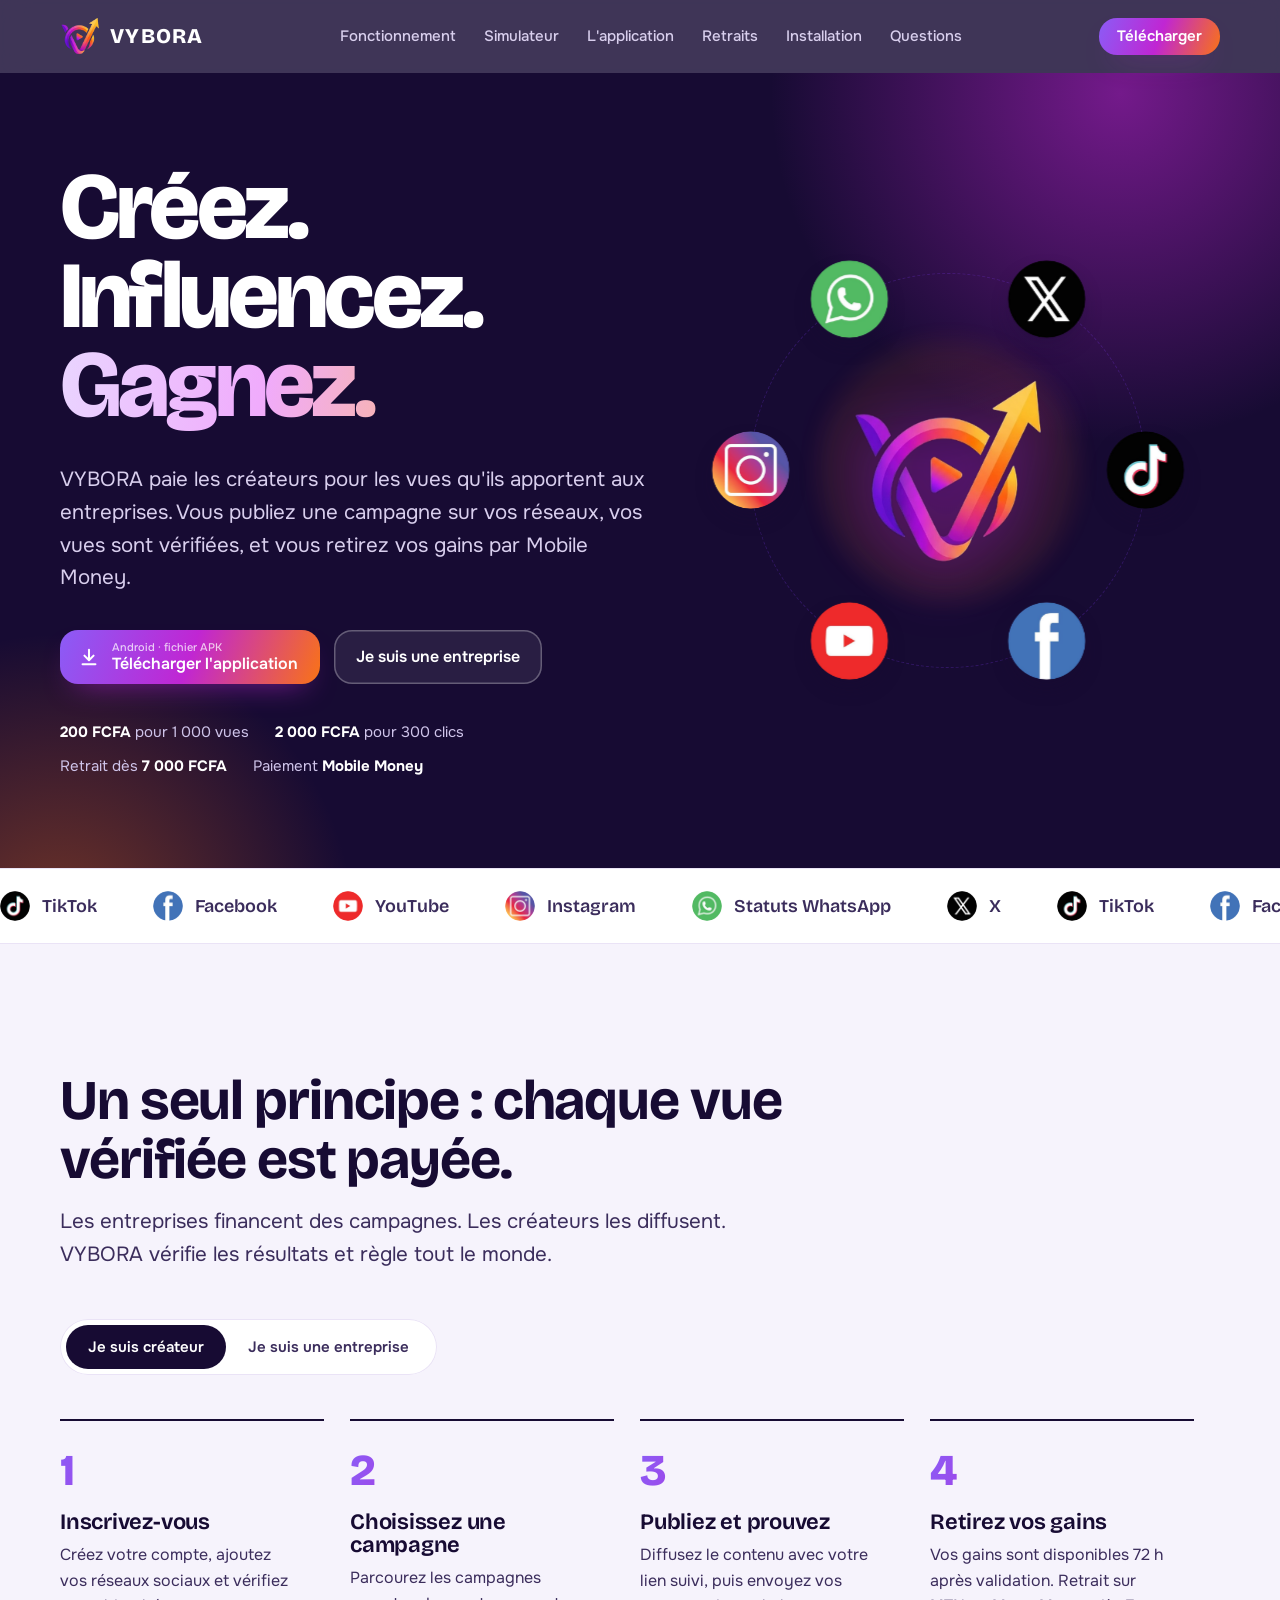
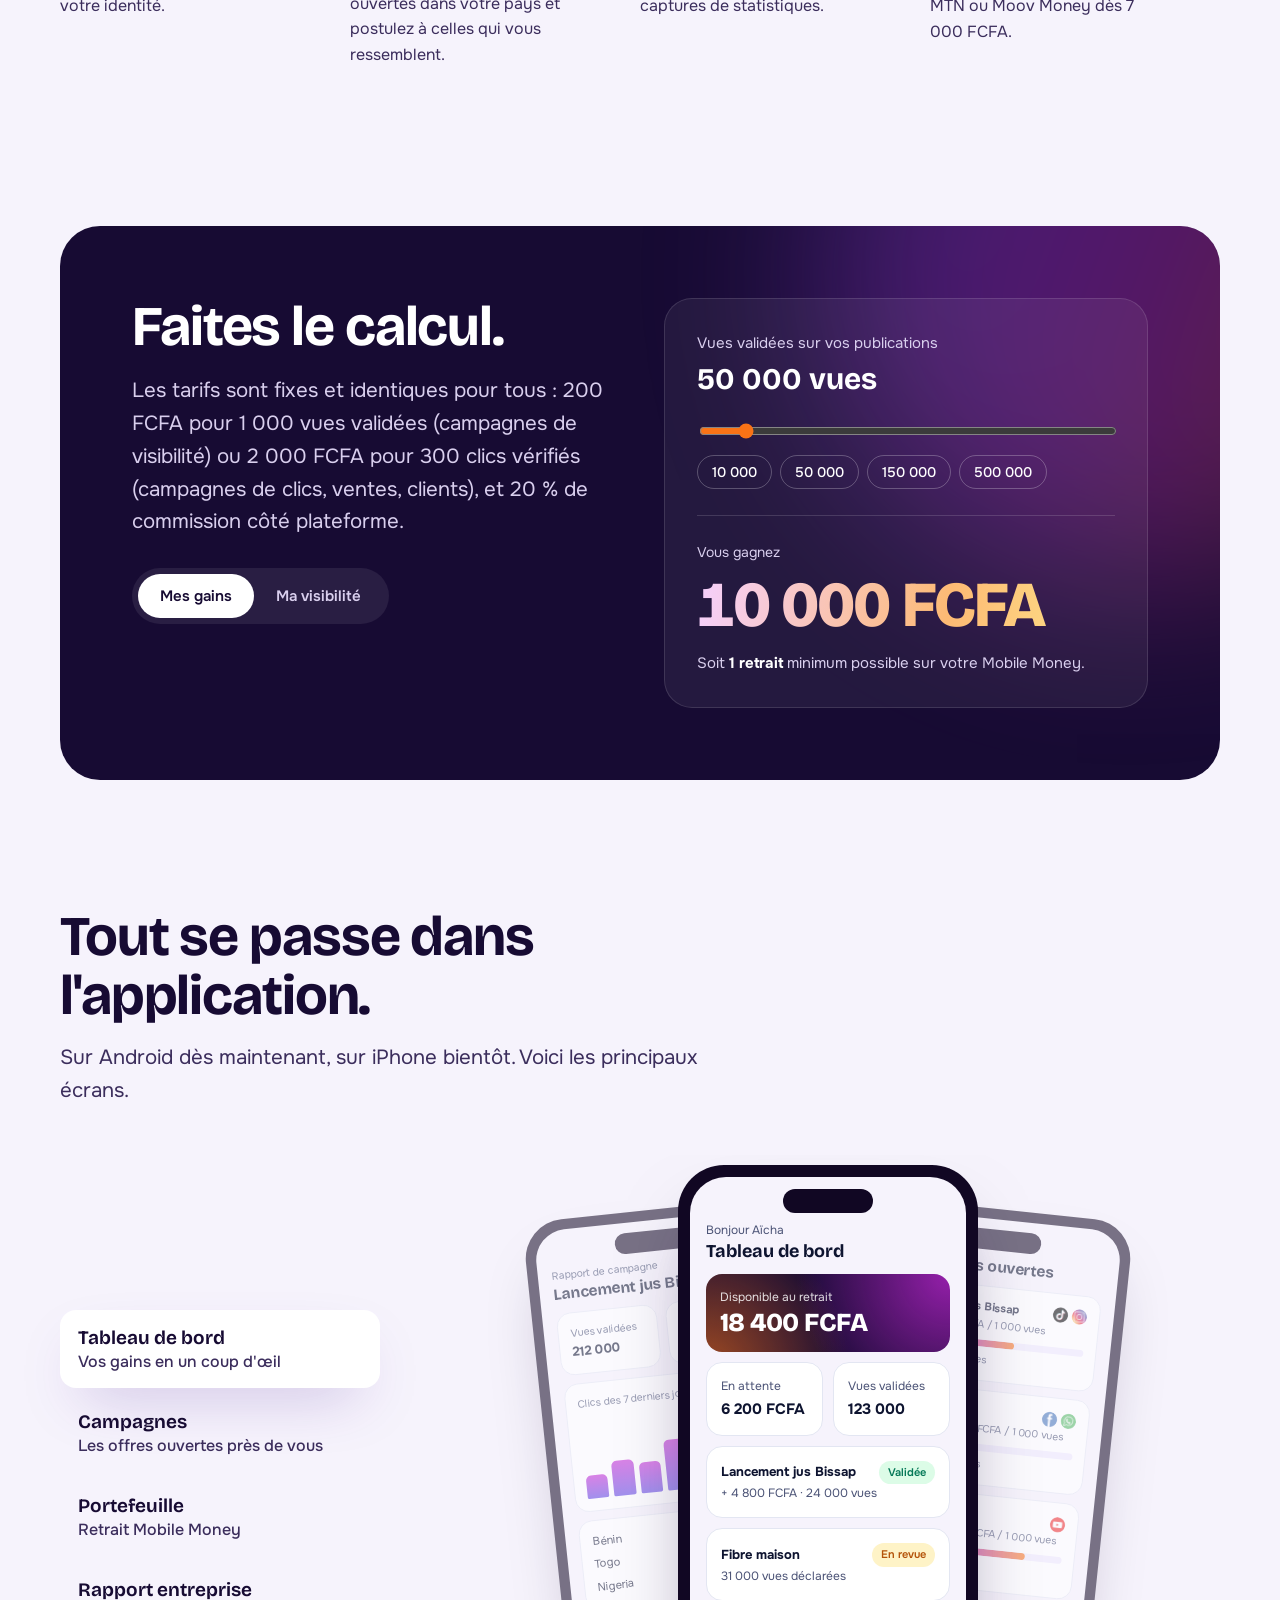
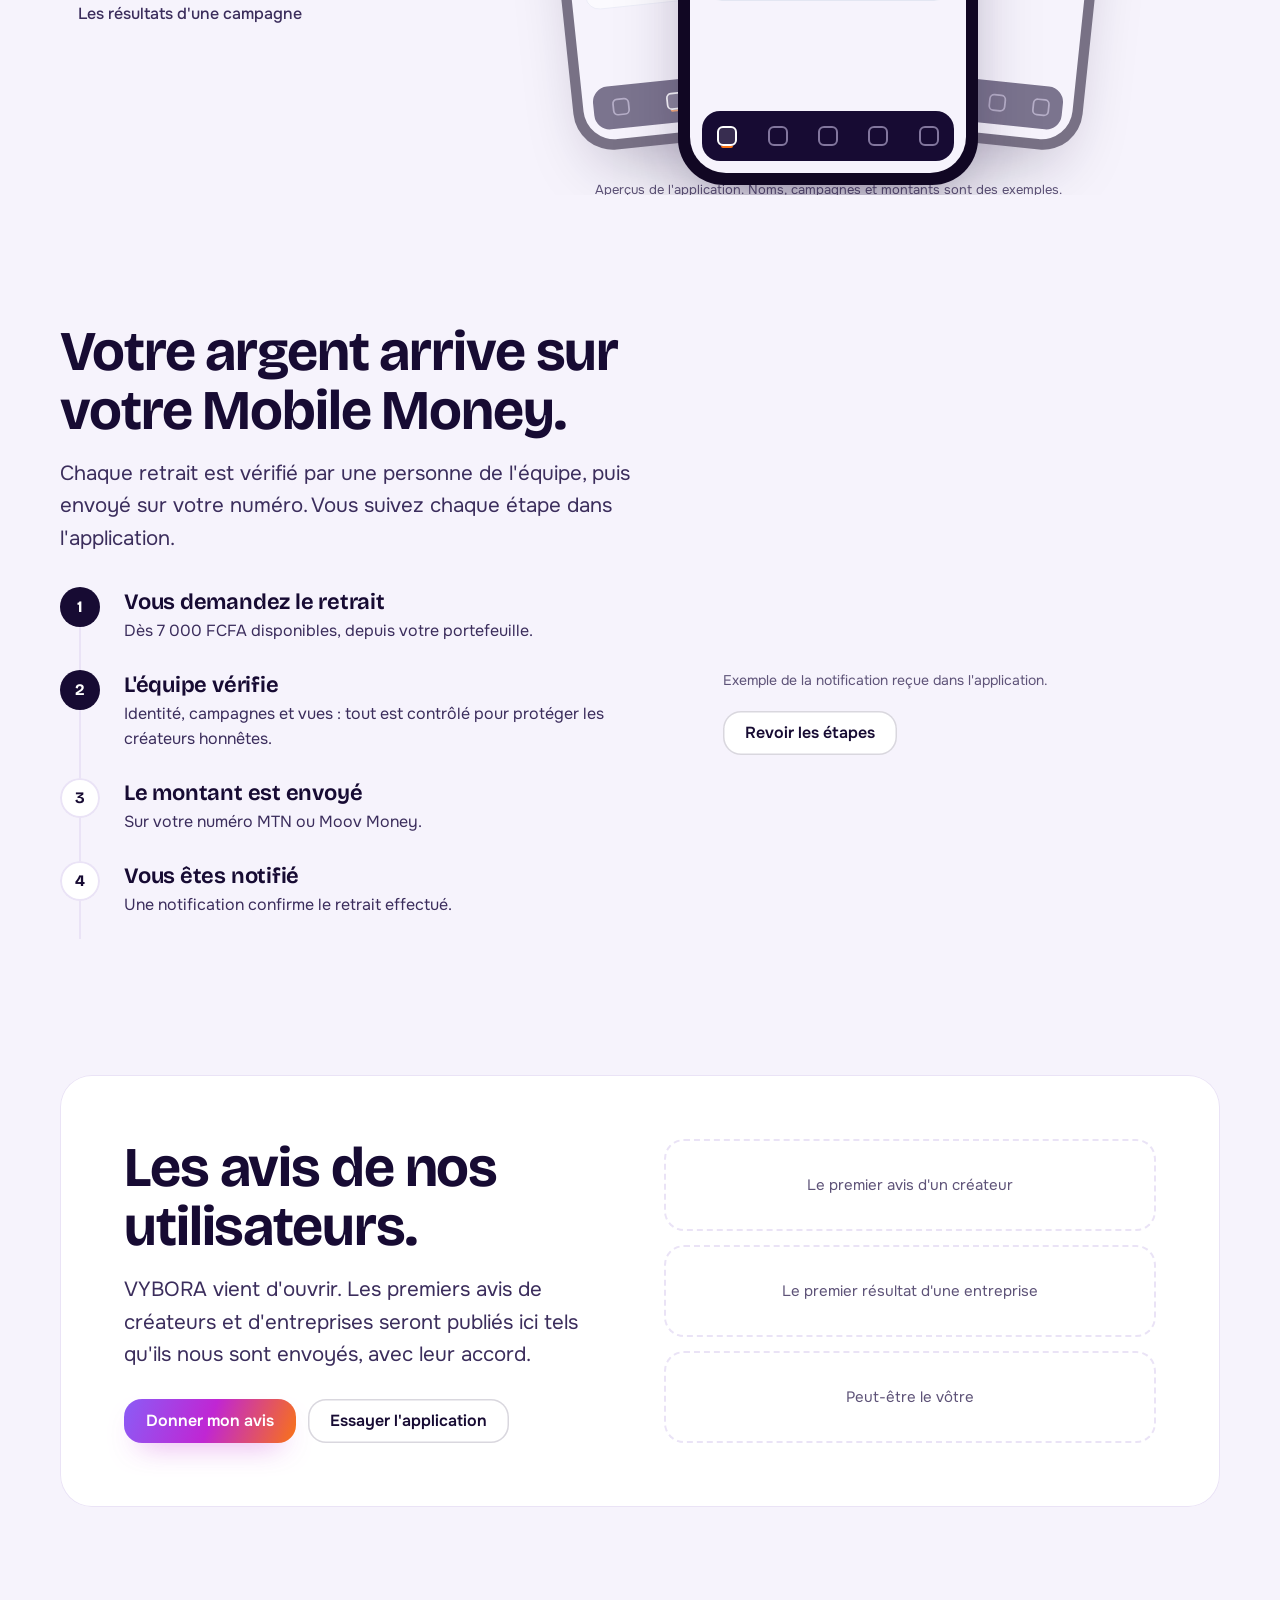
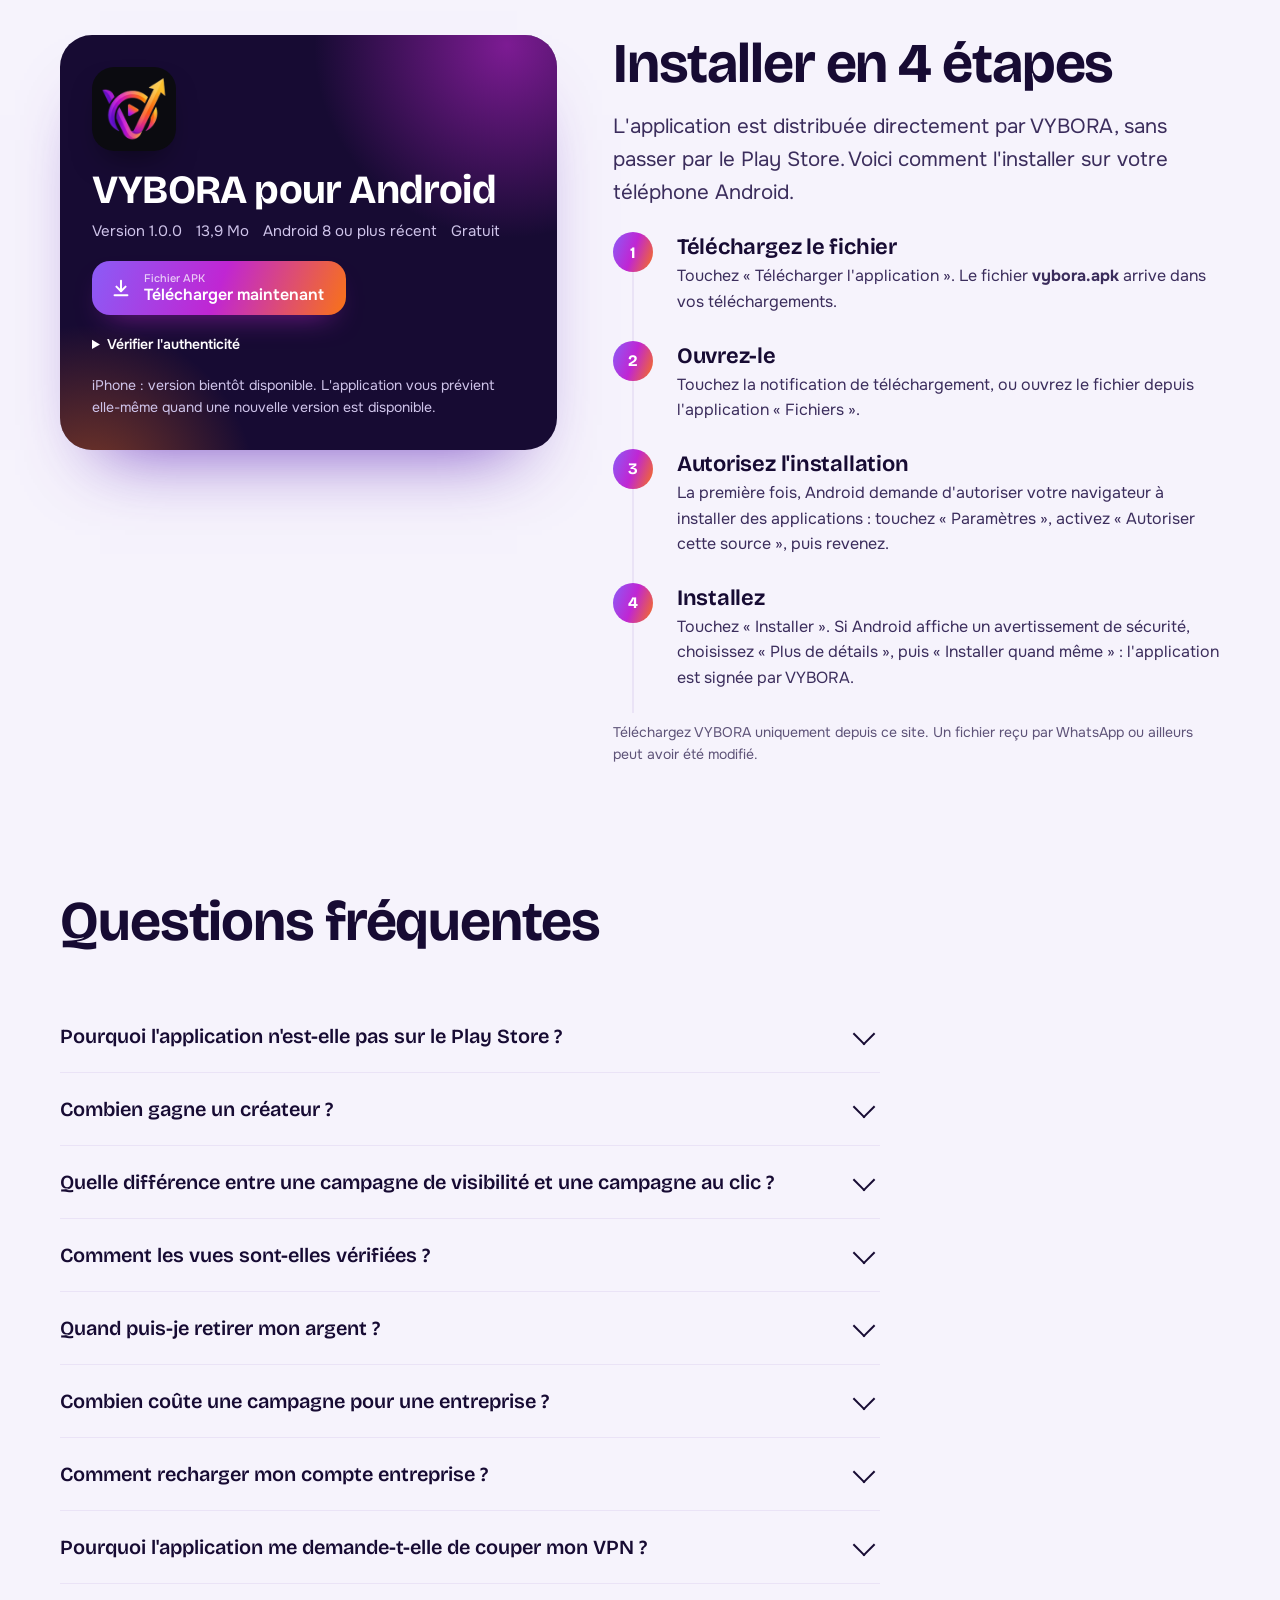
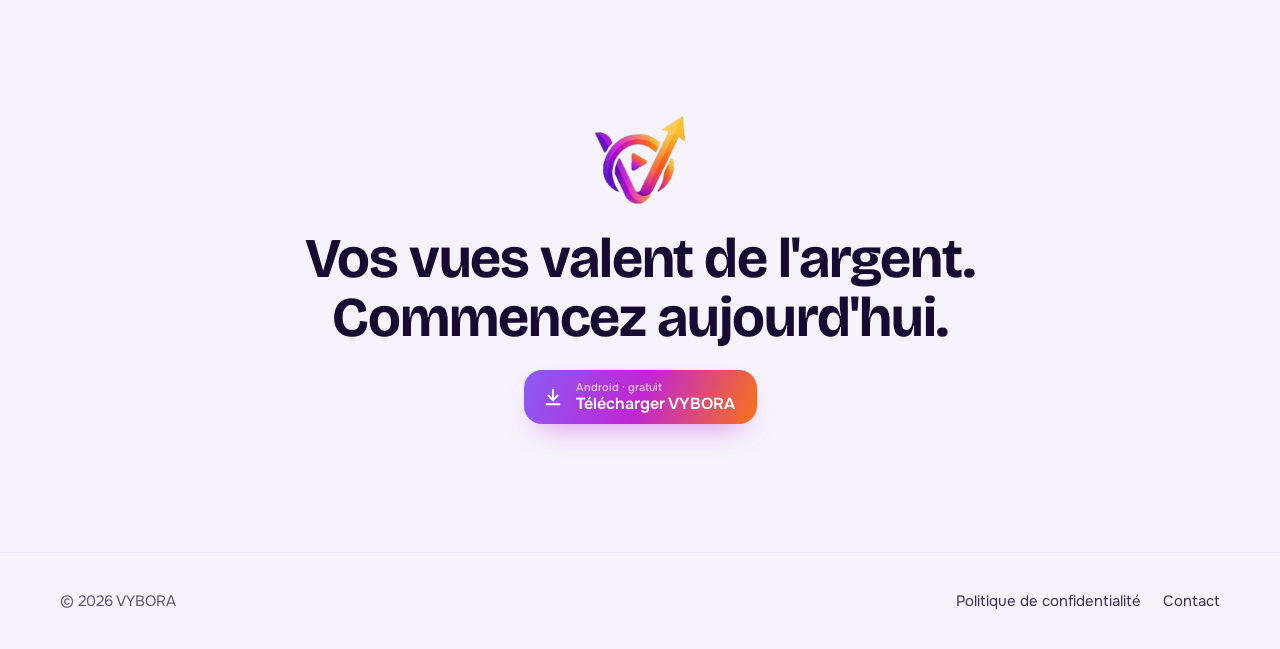
==== commit 0763bb68: "Publish VYBORA 1.0.0 APK (signed) and its certificate fingerprint Co-Authored-By: Claude Opus 5.5 <n" ====
--- a/index.html
+++ b/index.html
@@ -294,6 +294,11 @@
           <span><small>Fichier APK</small>Télécharger maintenant</span>
         </a>
         <p class="dl-soon" id="apk-soon" hidden>Le fichier d'installation arrive très bientôt. Revenez dans quelques heures.</p>
+        <details class="dl-proof">
+          <summary>Vérifier l'authenticité</summary>
+          <p>Empreinte SHA-256 du certificat de signature VYBORA :</p>
+          <code>04:96:D5:97:03:CA:A5:4F:E5:15:78:26:EB:05:13:21:BA:33:EB:F8:04:4E:71:24:7F:C8:3A:D7:39:95:16:7B</code>
+        </details>
         <p class="dl-note">iPhone : version bientôt disponible. L'application vous prévient elle-même quand une nouvelle version est disponible.</p>
       </div>
       <div>
--- a/assets/site.css
+++ b/assets/site.css
@@ -285,3 +285,6 @@
 .top:not(.scrolled) nav a:hover { color: #fff; }
 .hero .facts { color: #CFC4EA; }
 .hero .facts b { color: #fff; }
+.dl-proof { color: #CFC4EA; font-size: 14px; }
+.dl-proof summary { cursor: pointer; color: #fff; font-weight: 600; }
+.dl-proof code { display: block; margin-top: 8px; padding: 10px 12px; border-radius: 12px; background: rgba(255,255,255,.08); color: #fff; font-size: 12px; line-height: 1.6; word-break: break-all; }
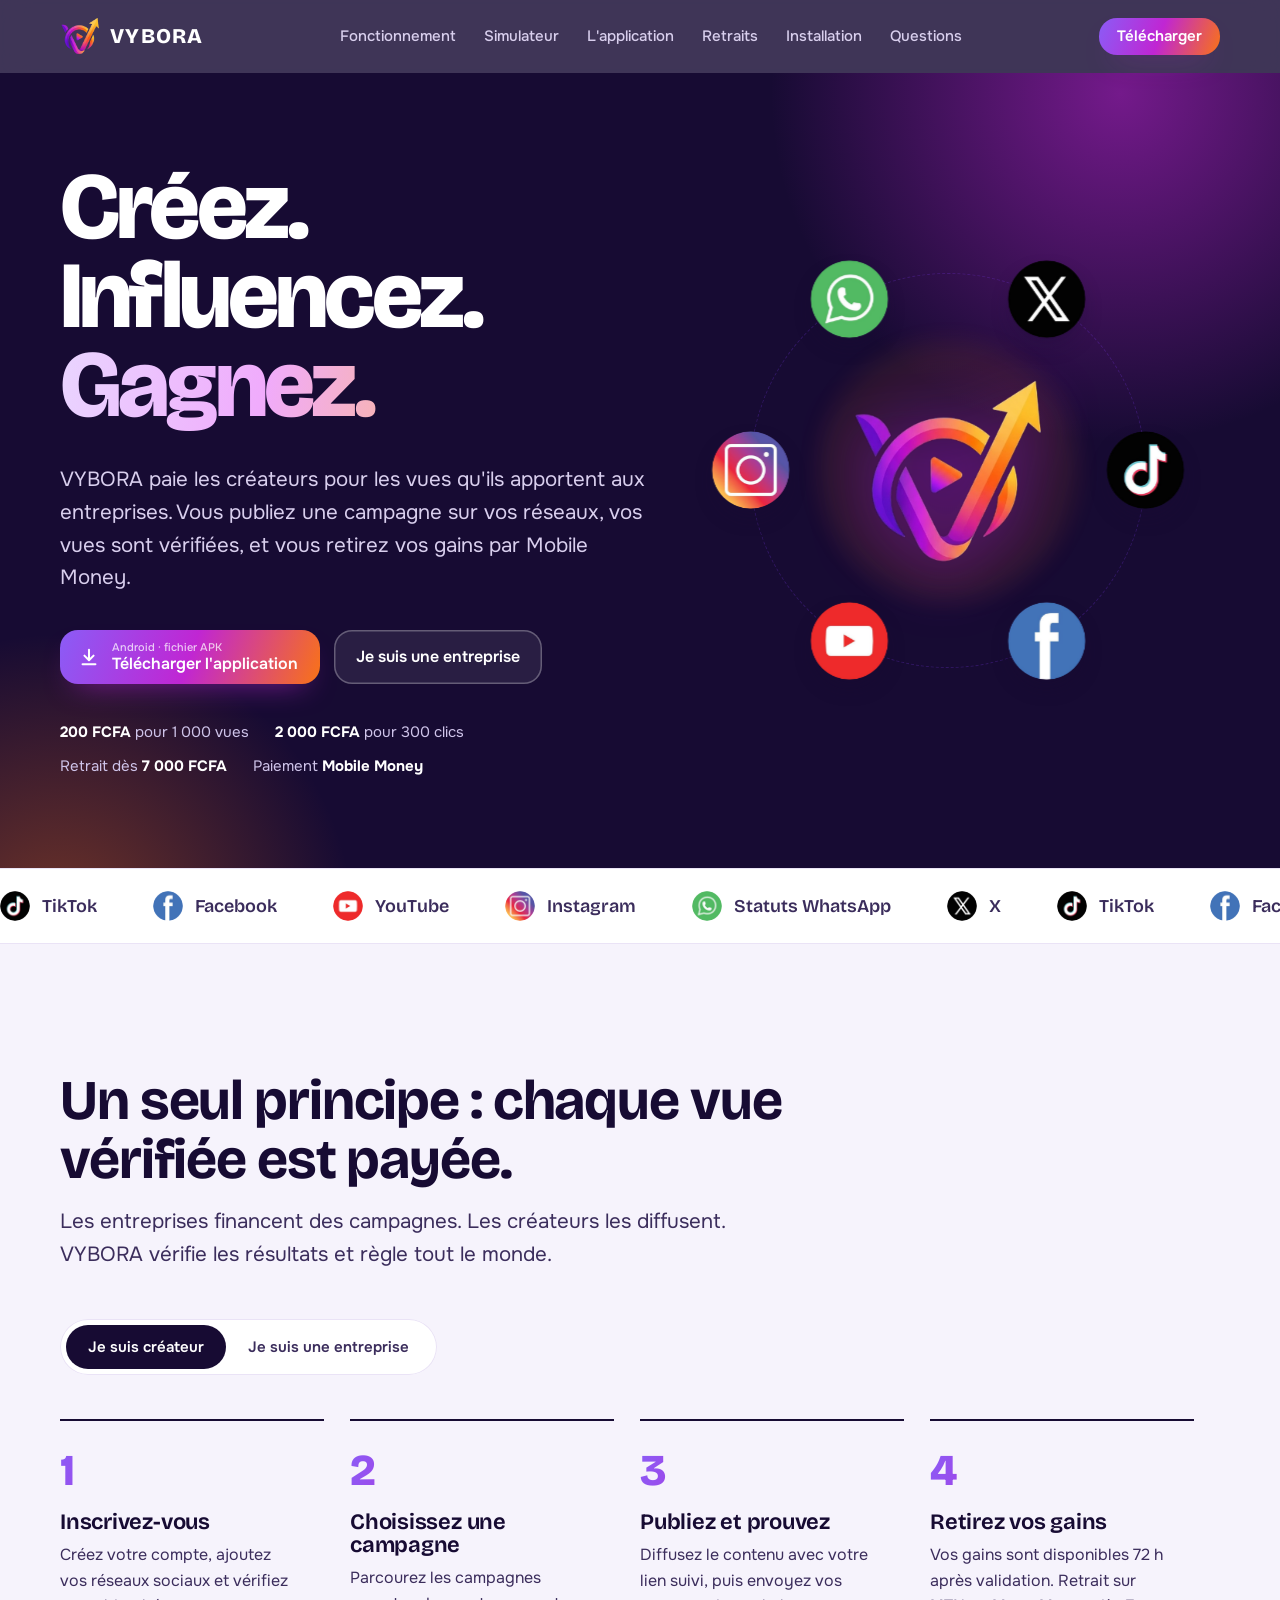
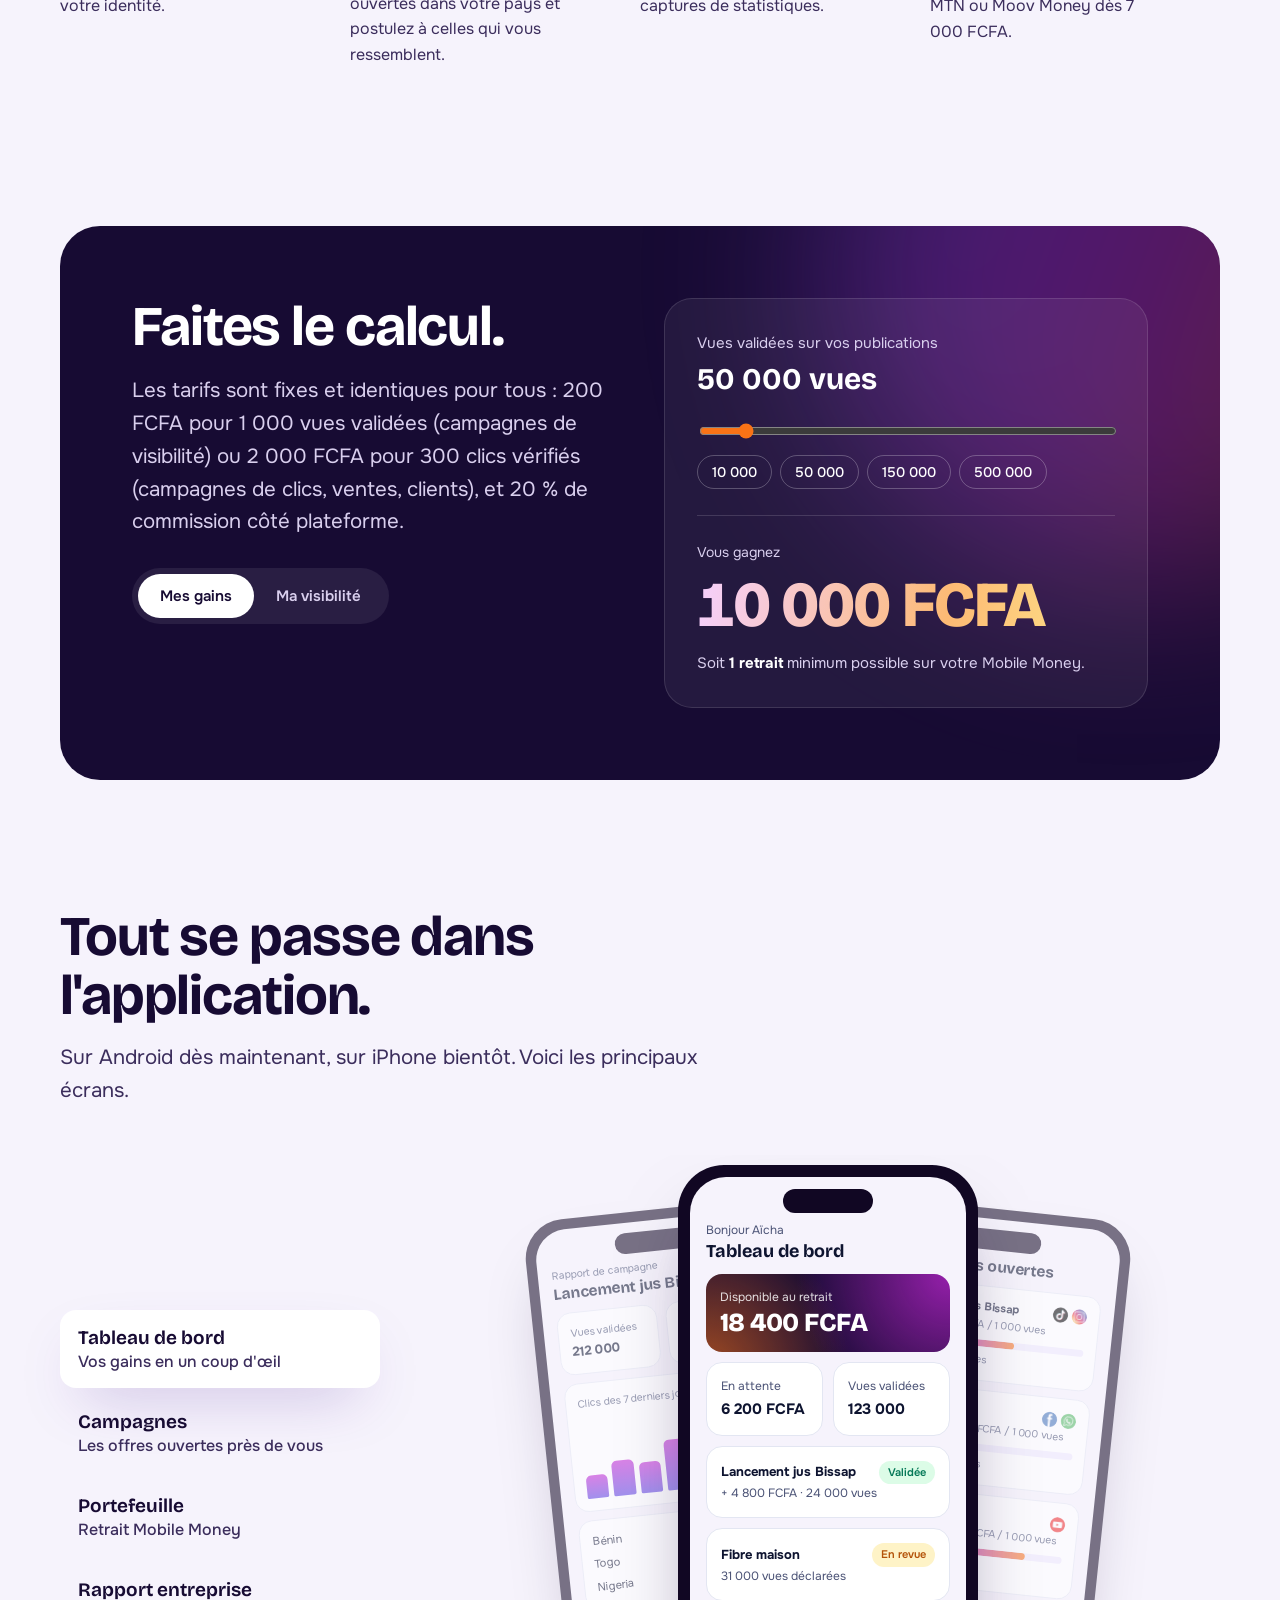
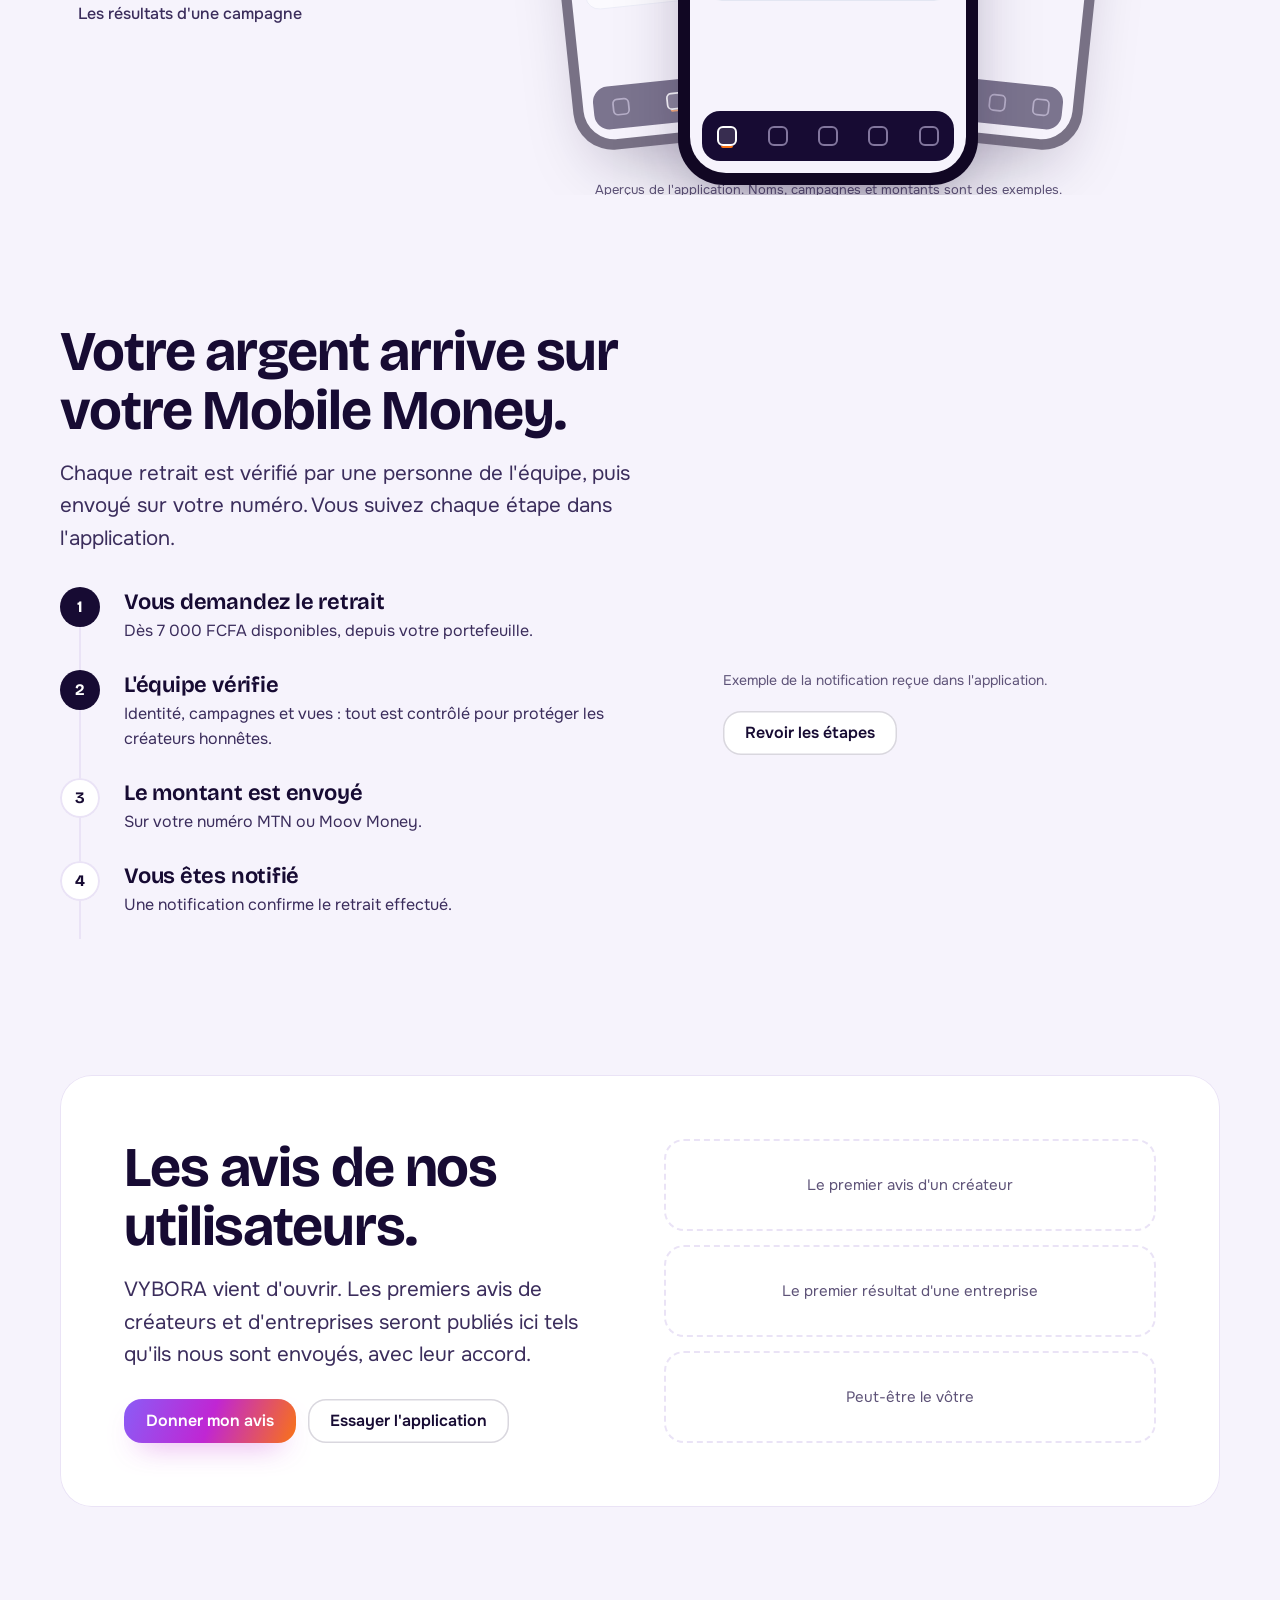
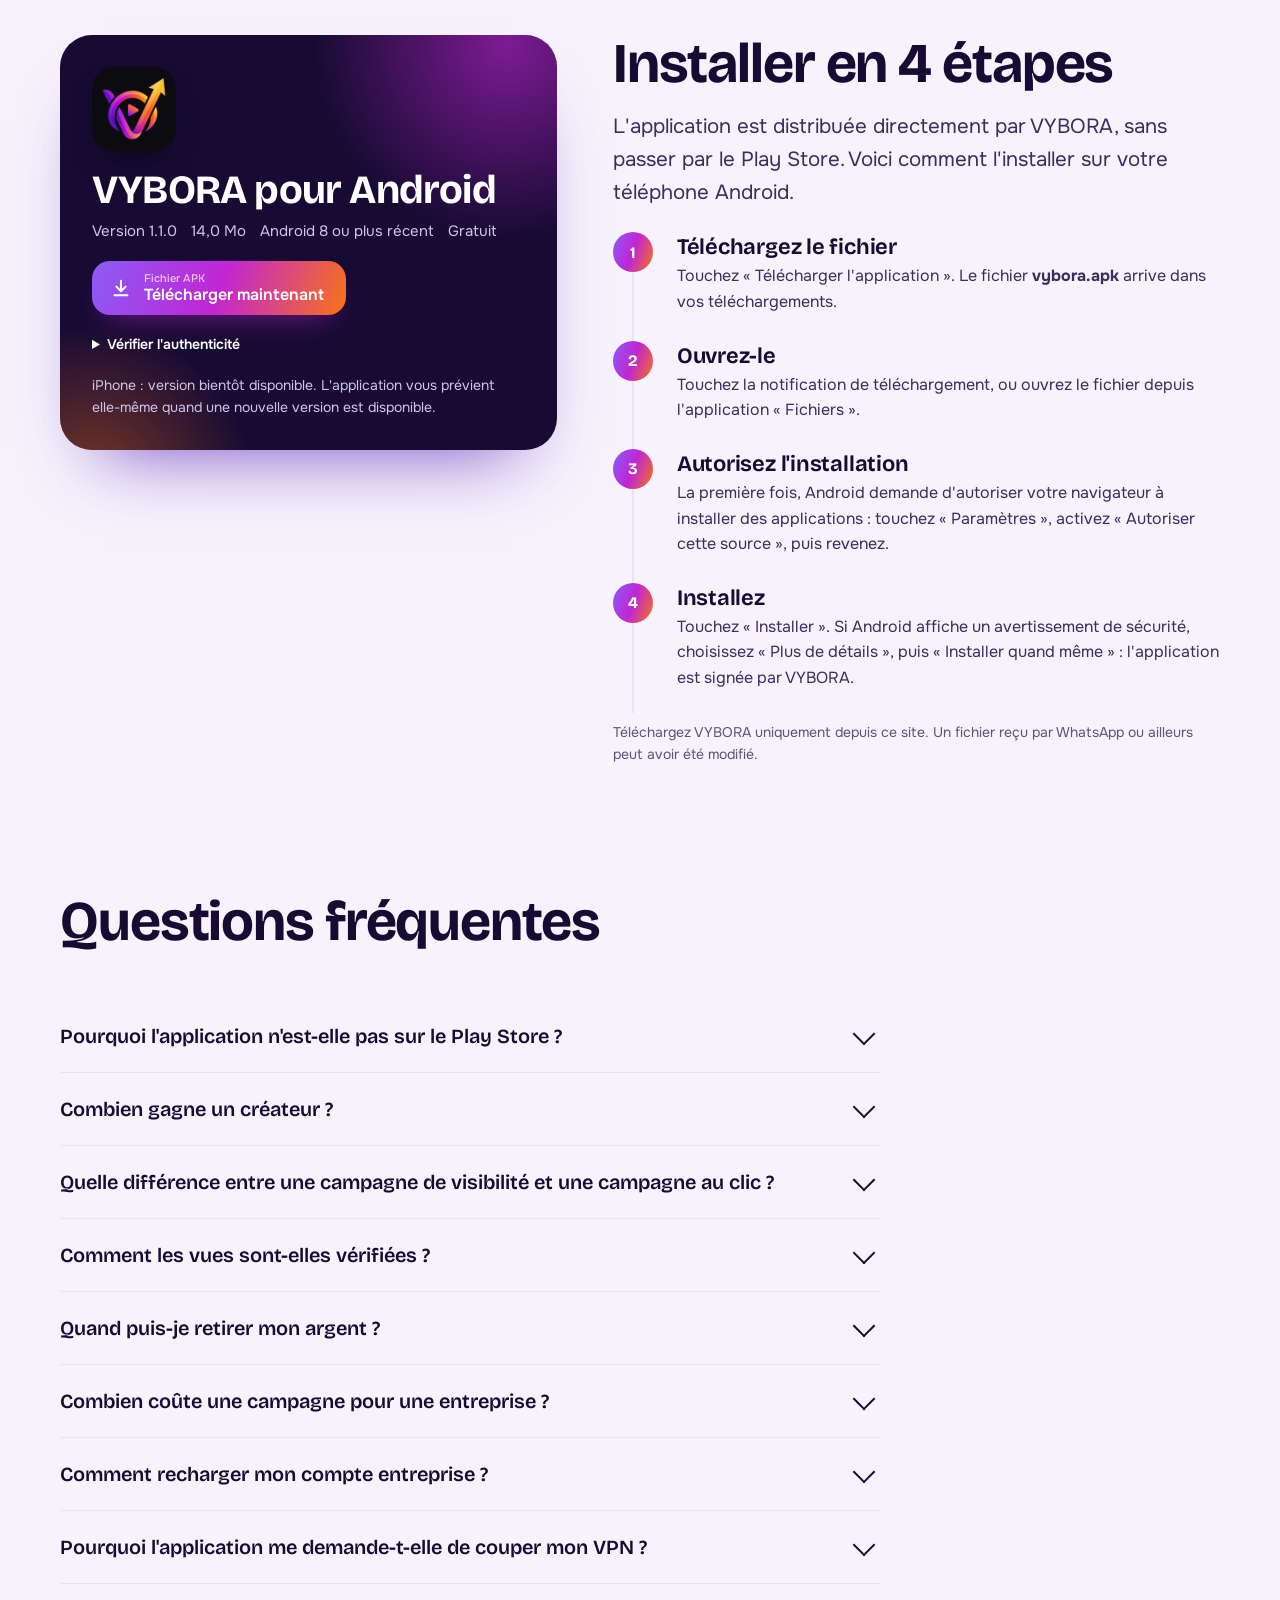
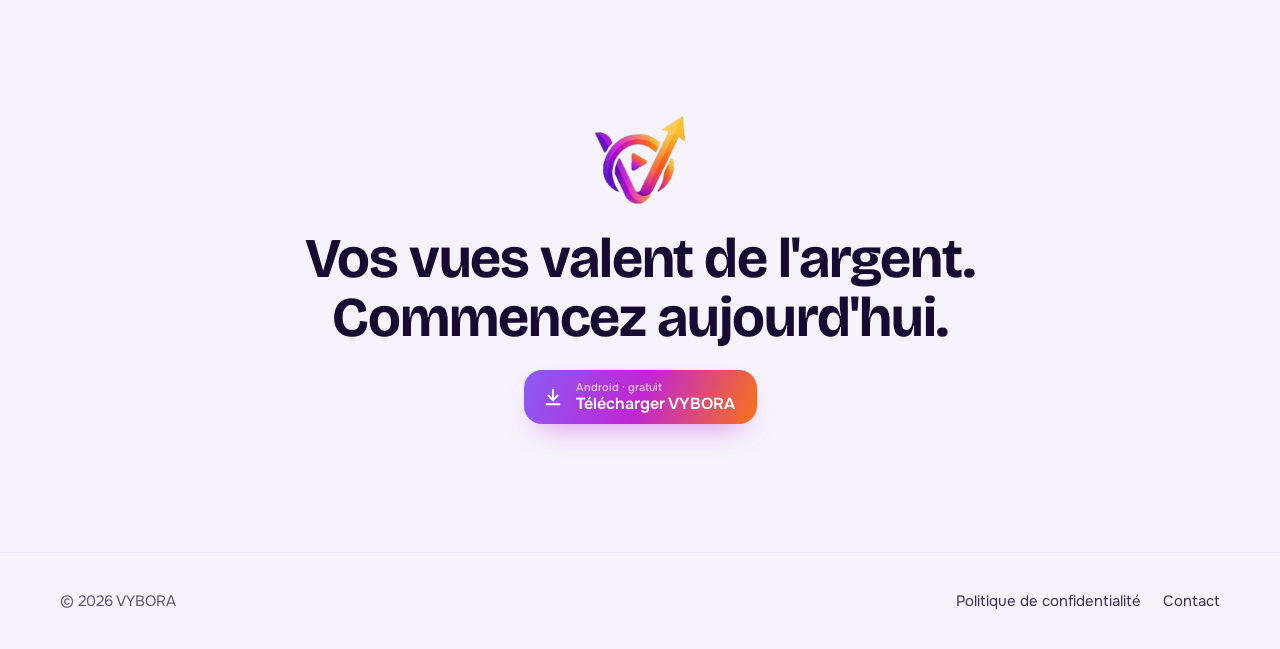
==== commit 30af26b0: "APK 1.1.0 (bj.vybora.app) Co-Authored-By: Claude Opus 5.5 <noreply@anthropic.com> Claude-Session: ht" ====
--- a/index.html
+++ b/index.html
@@ -287,7 +287,7 @@
         <img class="dl-icon" src="assets/icon.png" alt="">
         <div class="dl-meta">
           <h2>VYBORA pour Android</h2>
-          <p class="dl-facts"><span id="apk-version">Version 1.0.0</span><span id="apk-size"></span><span>Android 8 ou plus récent</span><span>Gratuit</span></p>
+          <p class="dl-facts"><span id="apk-version">Version 1.1.0</span><span id="apk-size"></span><span>Android 8 ou plus récent</span><span>Gratuit</span></p>
         </div>
         <a class="btn btn-store js-apk" href="download/vybora.apk" download>
           <svg class="play" viewBox="0 0 24 24" aria-hidden="true" fill="none" stroke="currentColor" stroke-width="2.2" stroke-linecap="round" stroke-linejoin="round"><path d="M12 4v11"/><path d="M7 10.5l5 5 5-5"/><path d="M5 20h14"/></svg>
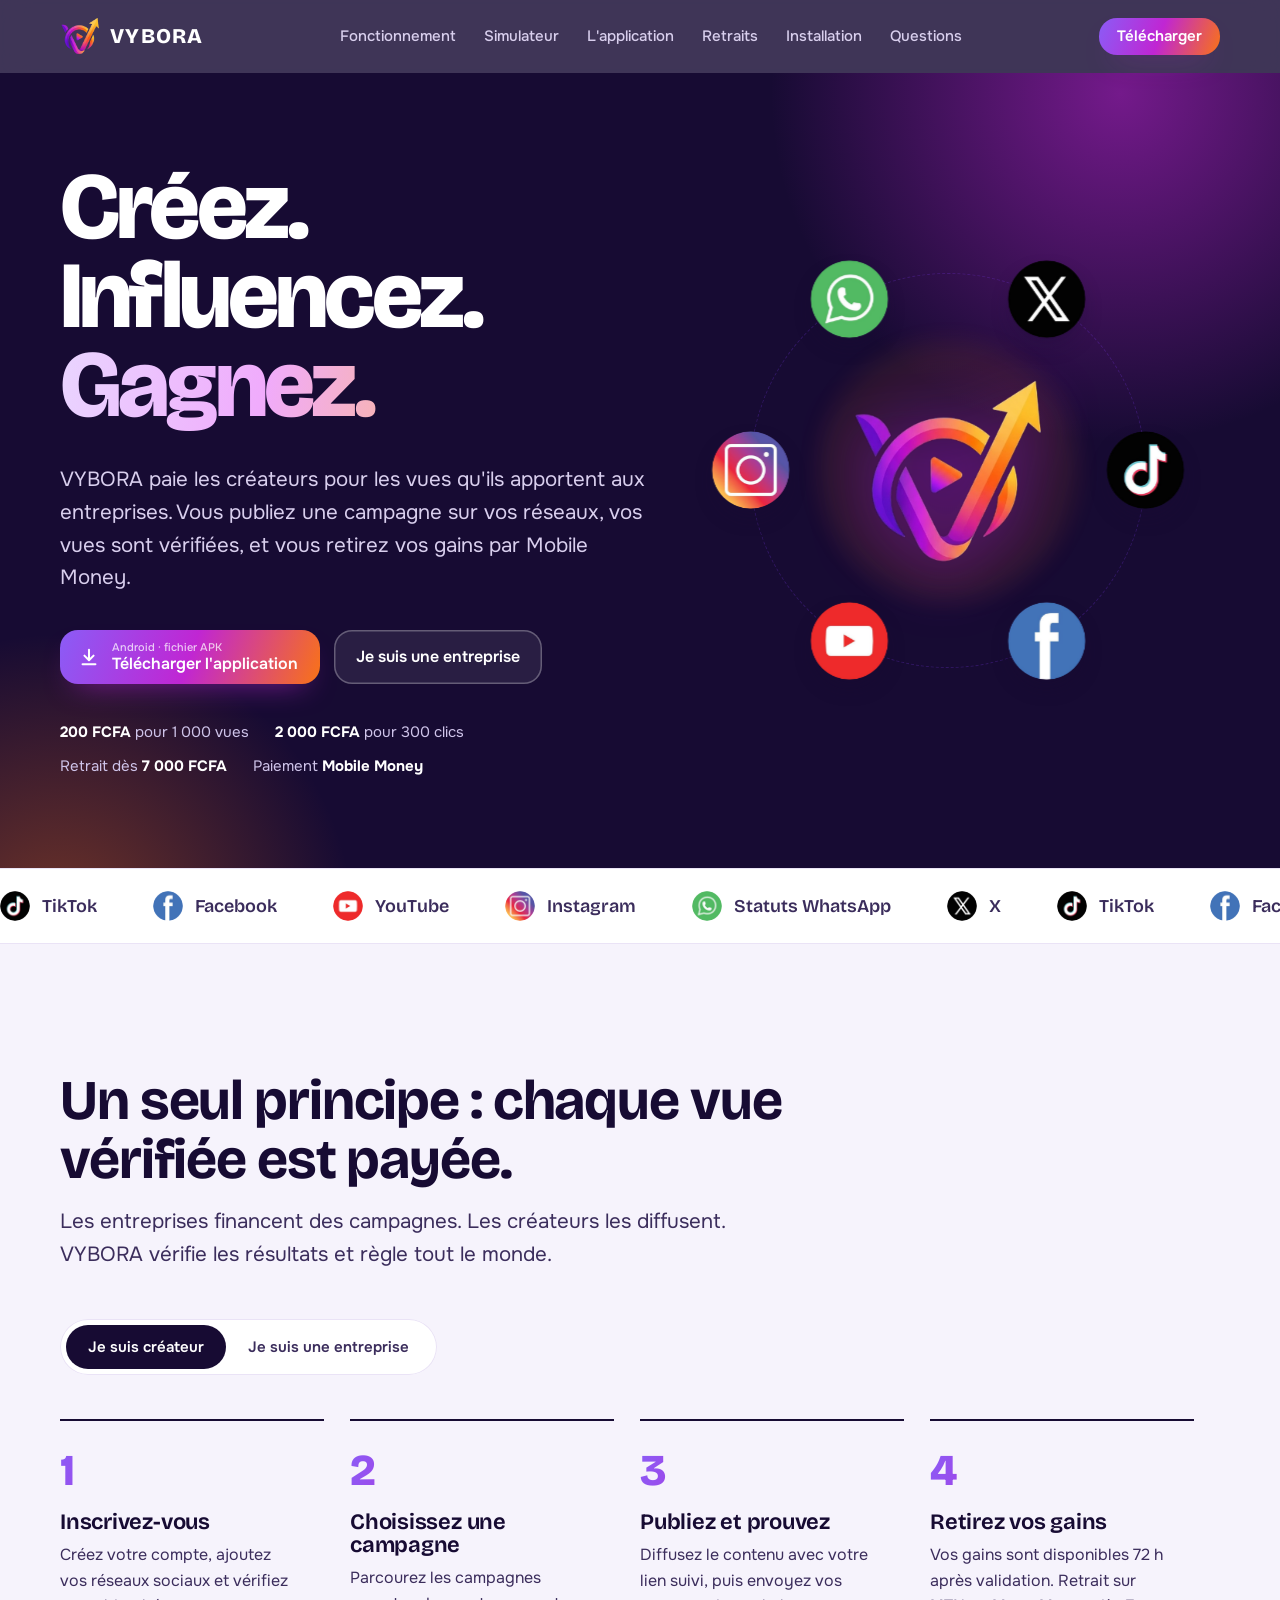
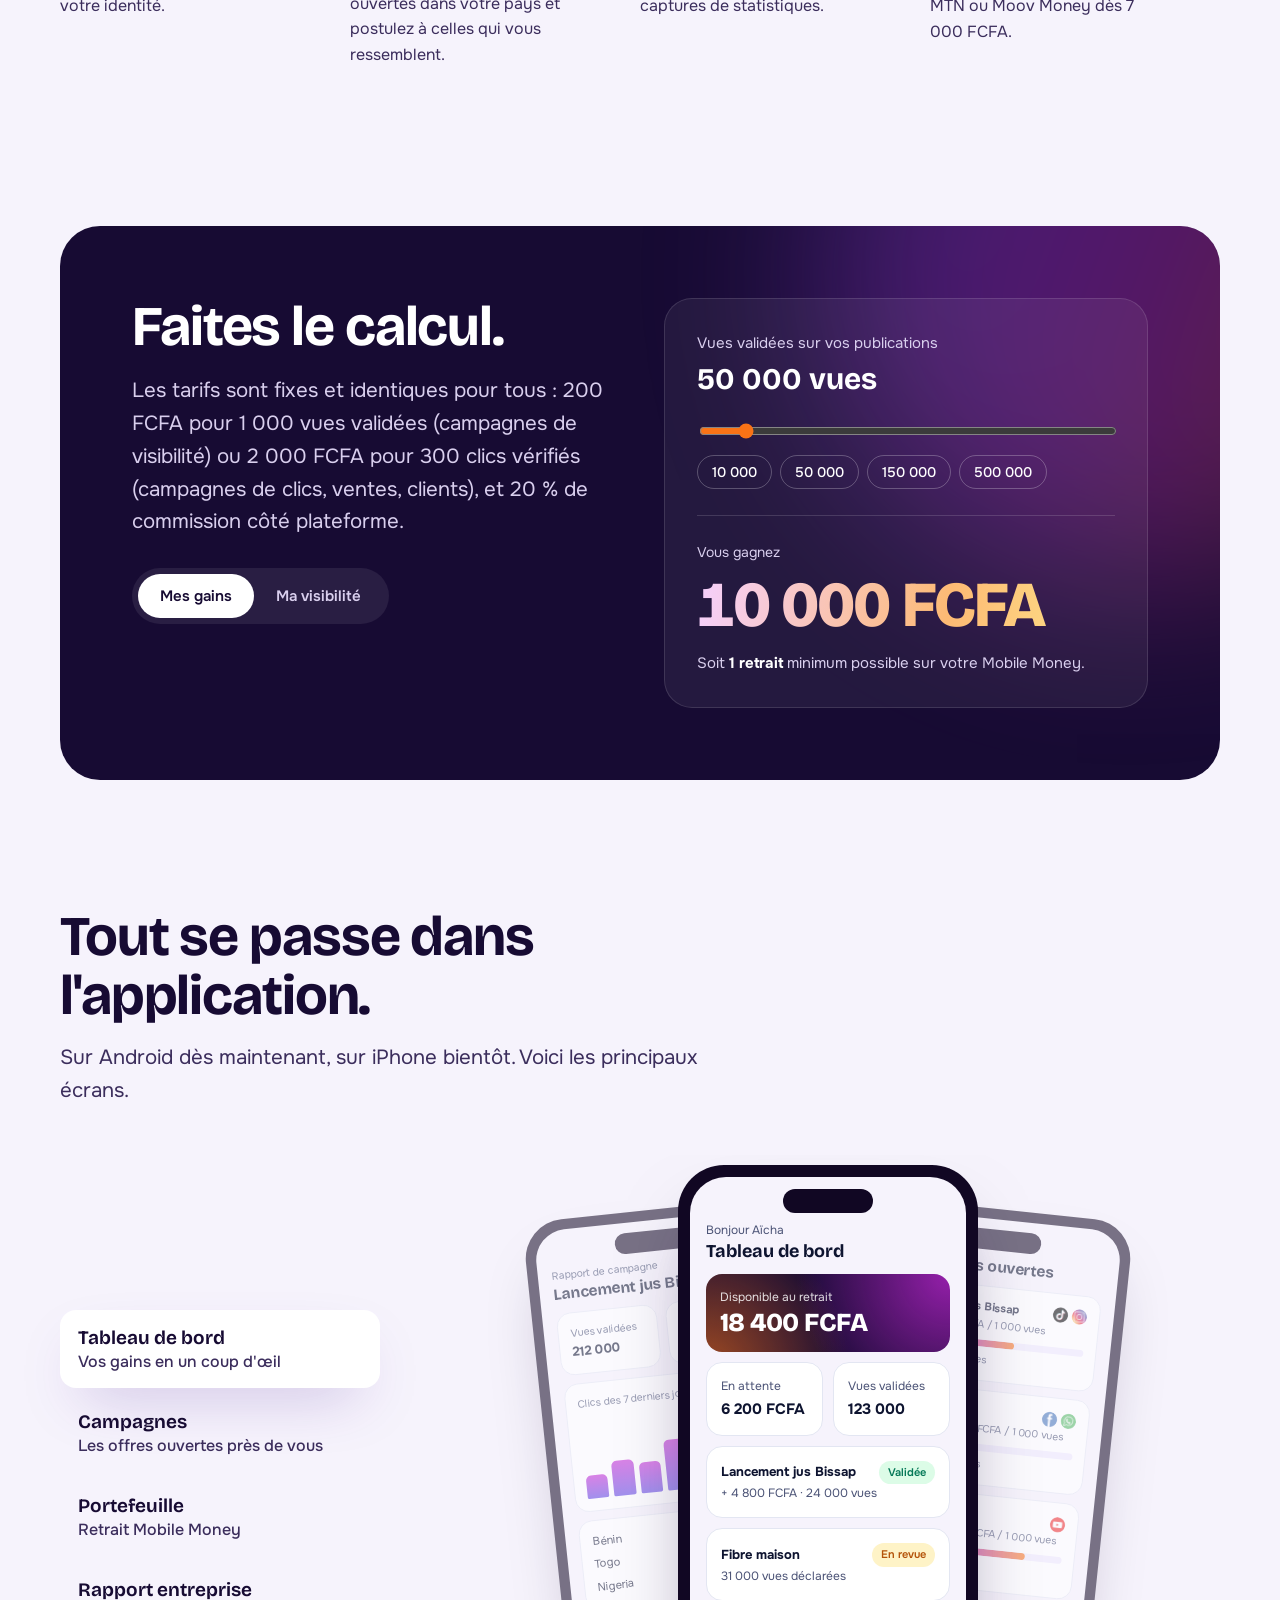
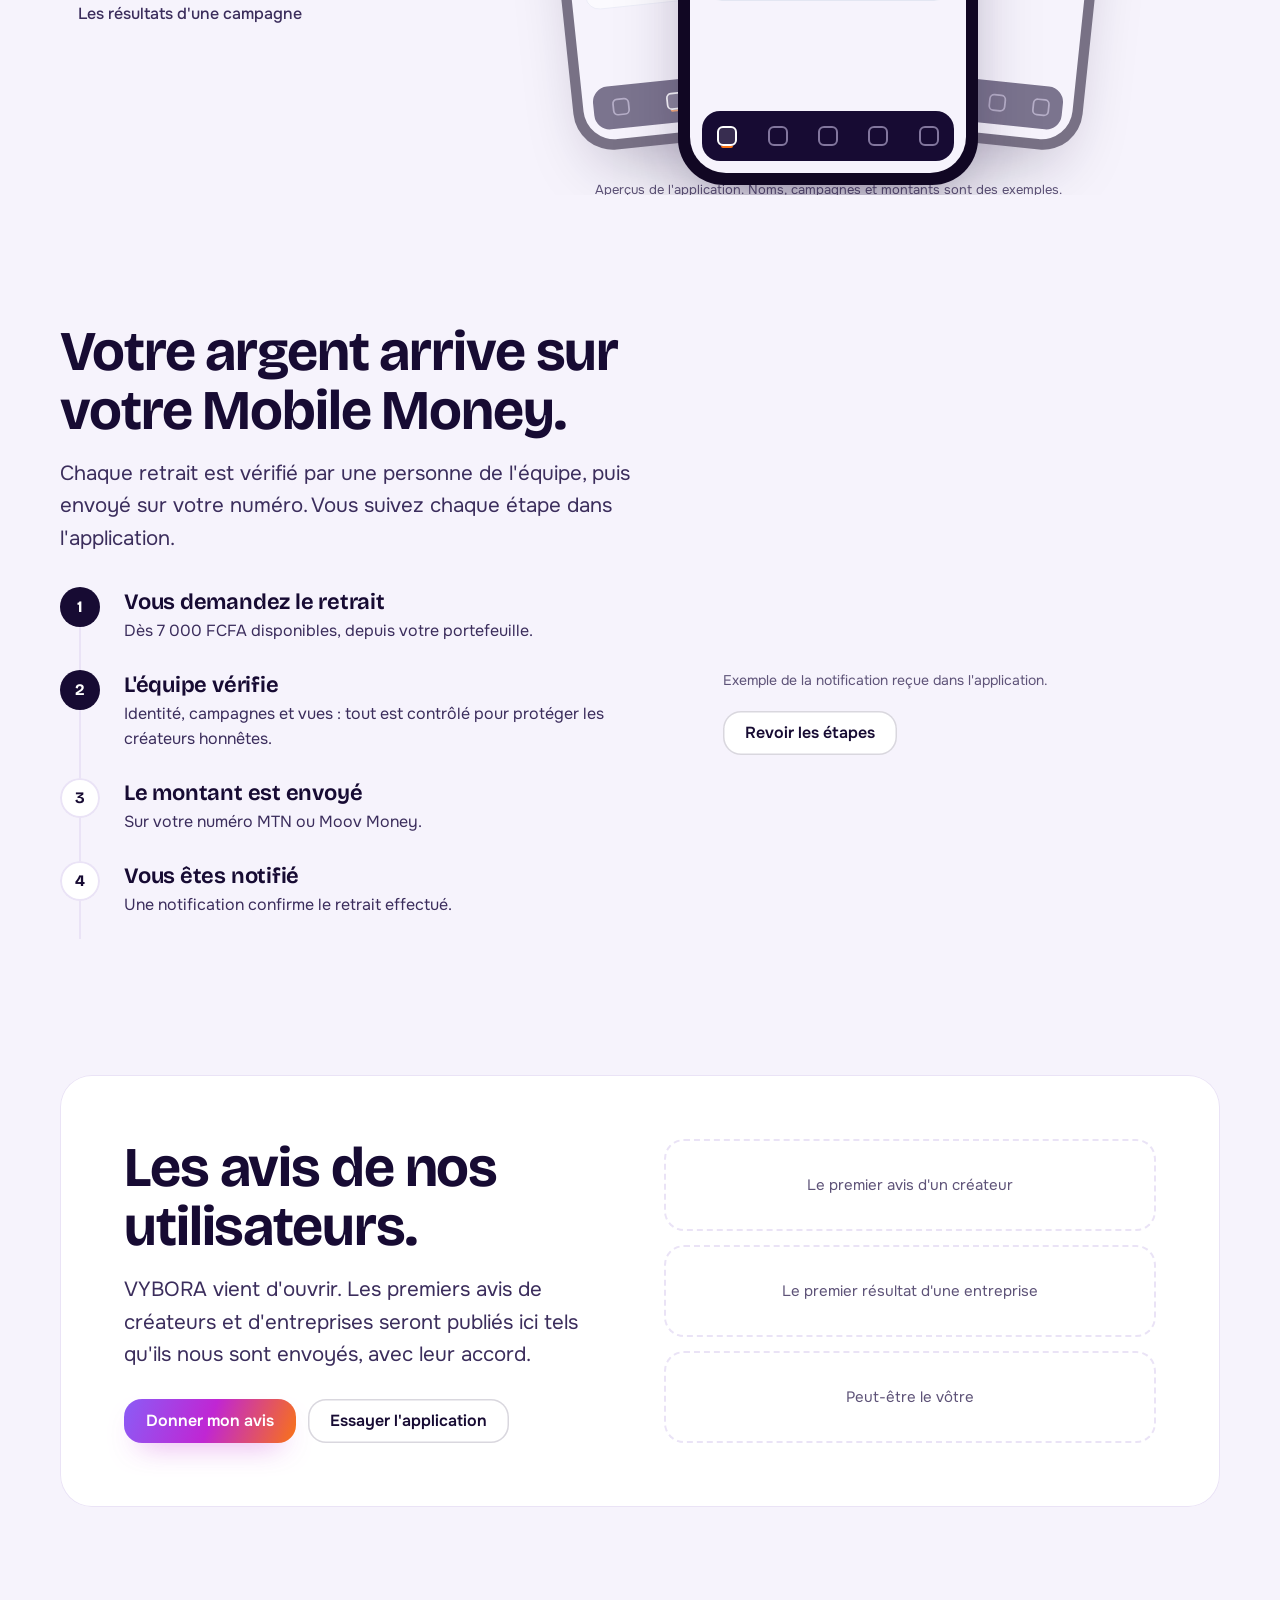
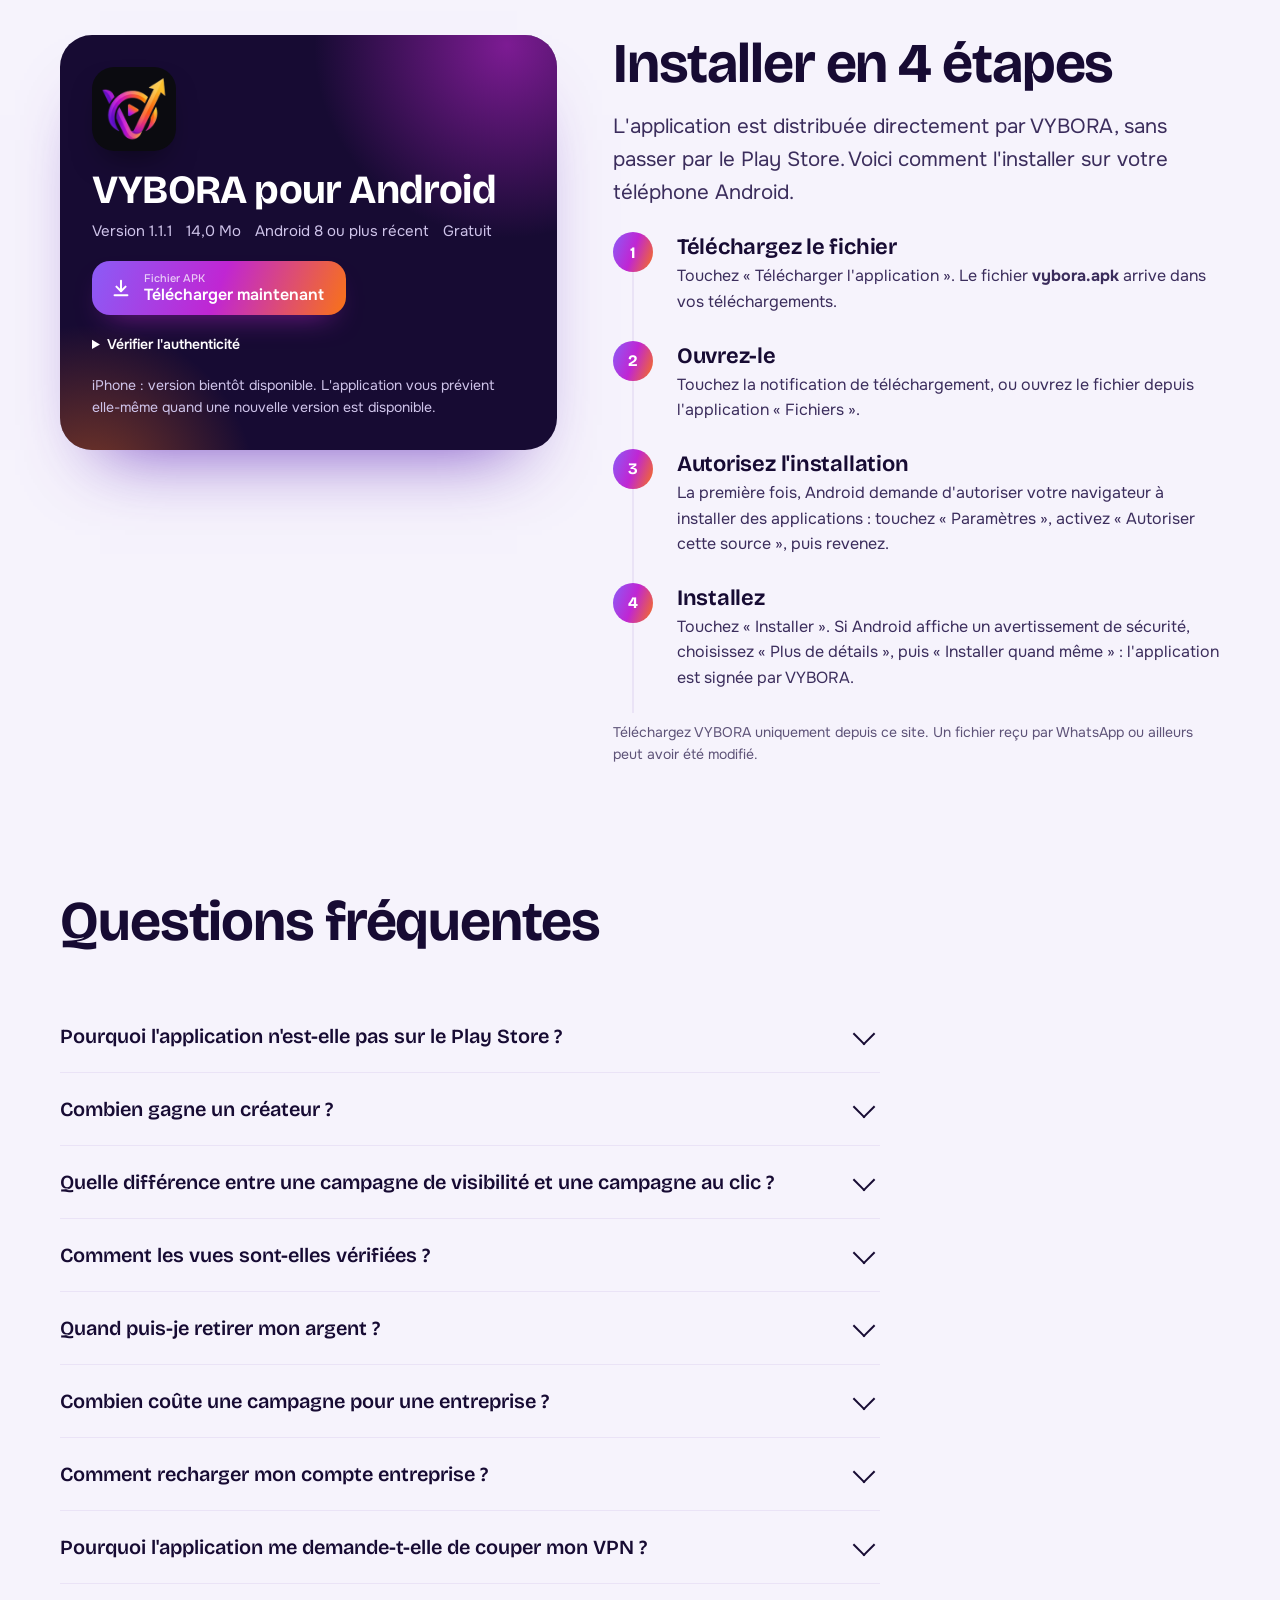
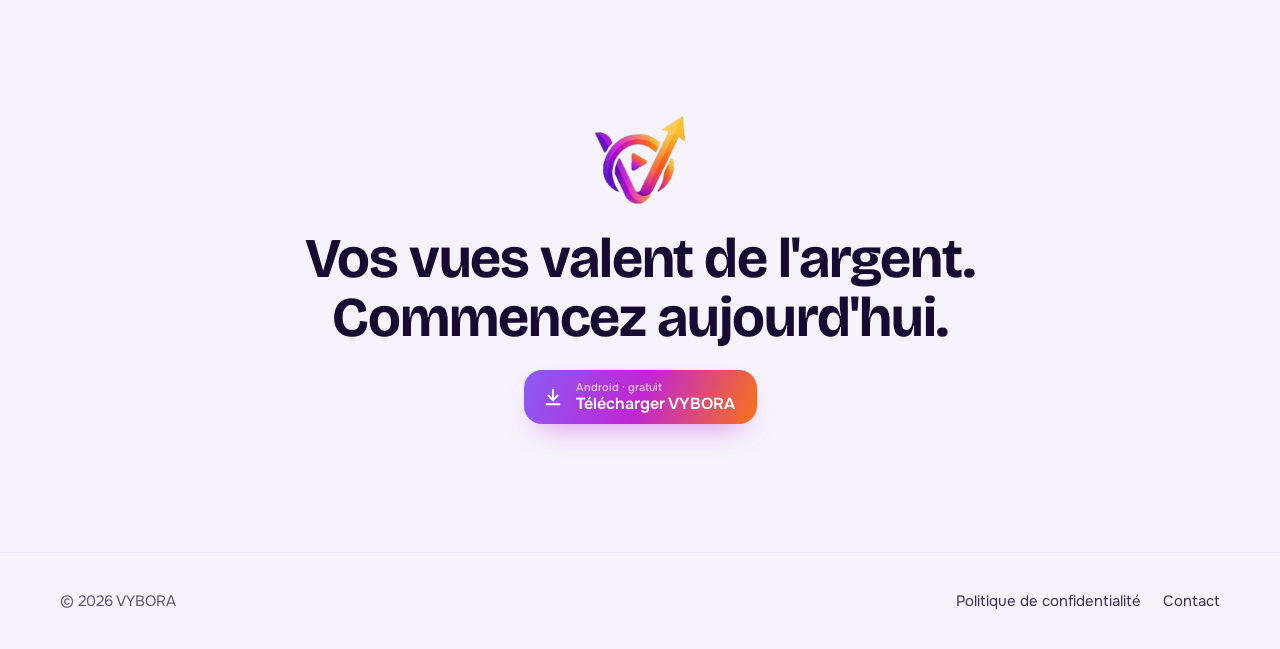
==== commit ceb5ea4e: "APK 1.1.1 Co-Authored-By: Claude Opus 5.5 <noreply@anthropic.com> Claude-Session: https://claude.ai/" ====
--- a/index.html
+++ b/index.html
@@ -287,7 +287,7 @@
         <img class="dl-icon" src="assets/icon.png" alt="">
         <div class="dl-meta">
           <h2>VYBORA pour Android</h2>
-          <p class="dl-facts"><span id="apk-version">Version 1.1.0</span><span id="apk-size"></span><span>Android 8 ou plus récent</span><span>Gratuit</span></p>
+          <p class="dl-facts"><span id="apk-version">Version 1.1.1</span><span id="apk-size"></span><span>Android 8 ou plus récent</span><span>Gratuit</span></p>
         </div>
         <a class="btn btn-store js-apk" href="download/vybora.apk" download>
           <svg class="play" viewBox="0 0 24 24" aria-hidden="true" fill="none" stroke="currentColor" stroke-width="2.2" stroke-linecap="round" stroke-linejoin="round"><path d="M12 4v11"/><path d="M7 10.5l5 5 5-5"/><path d="M5 20h14"/></svg>
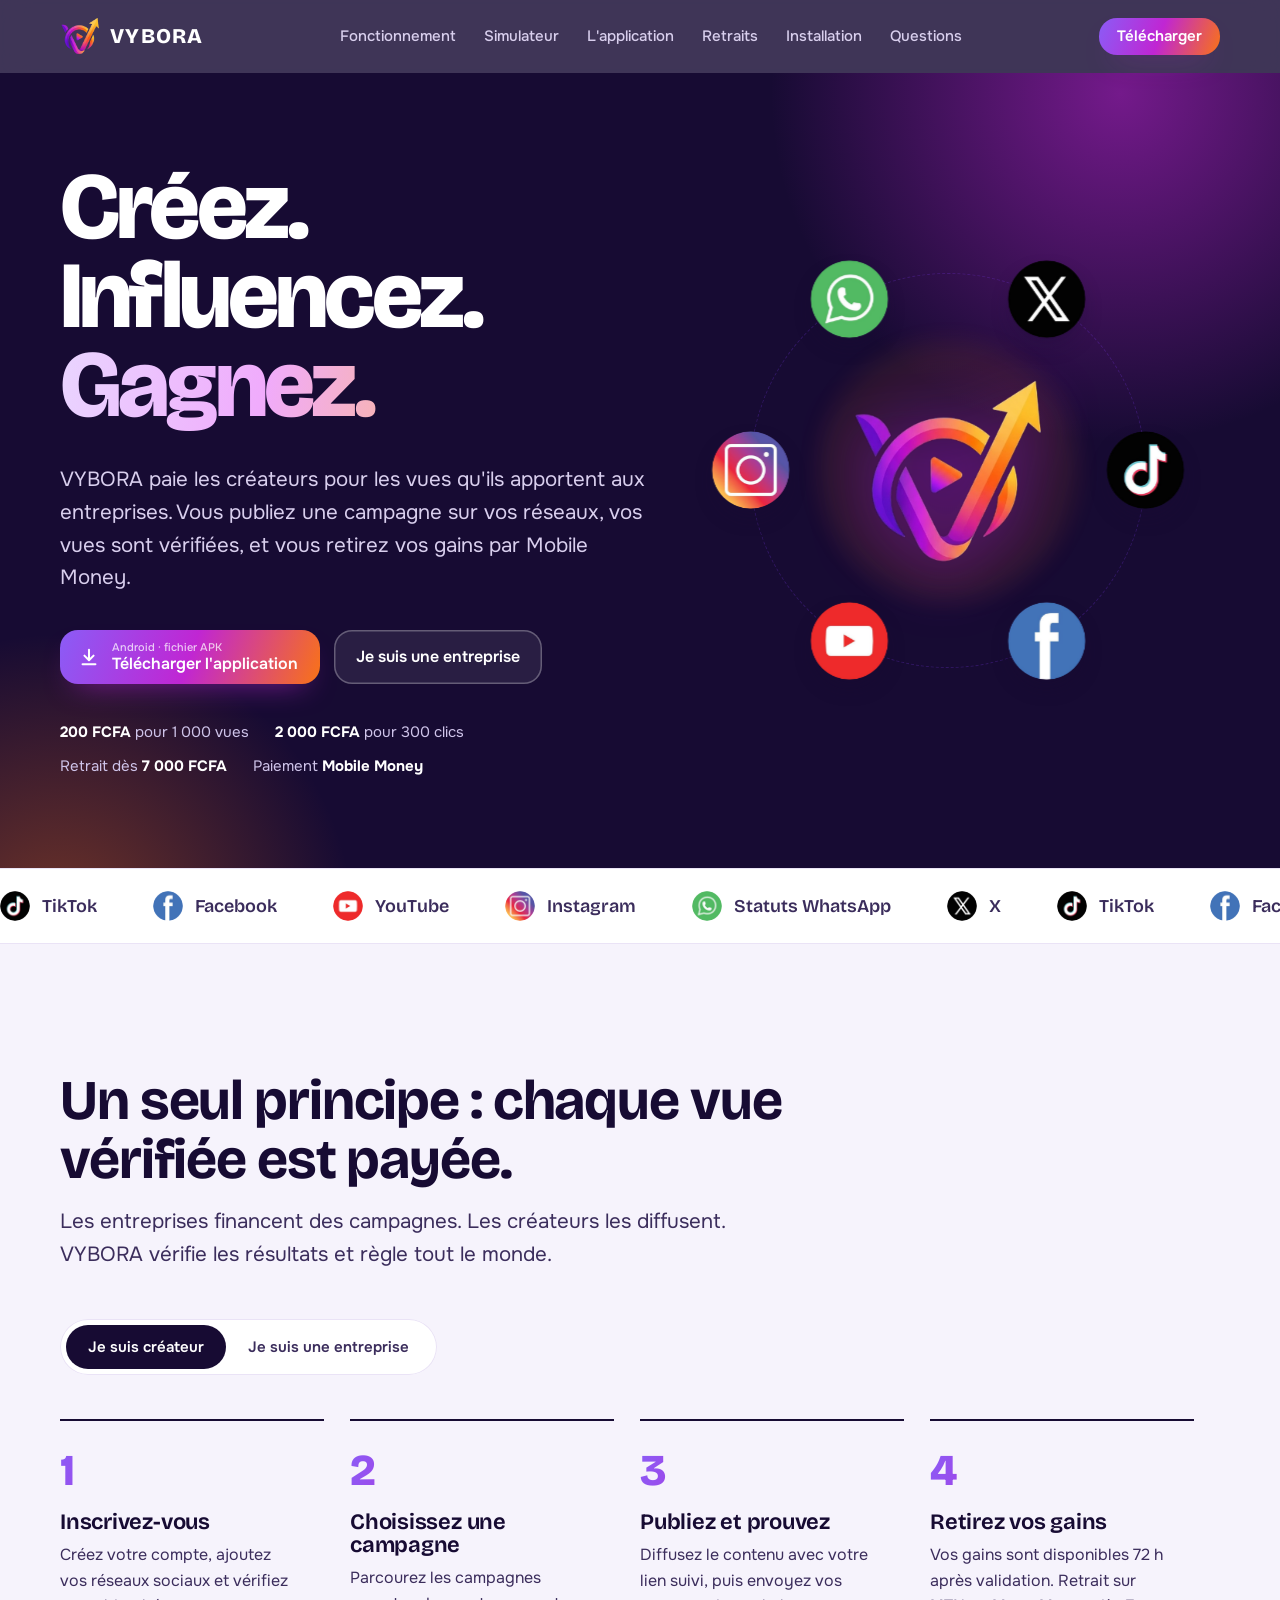
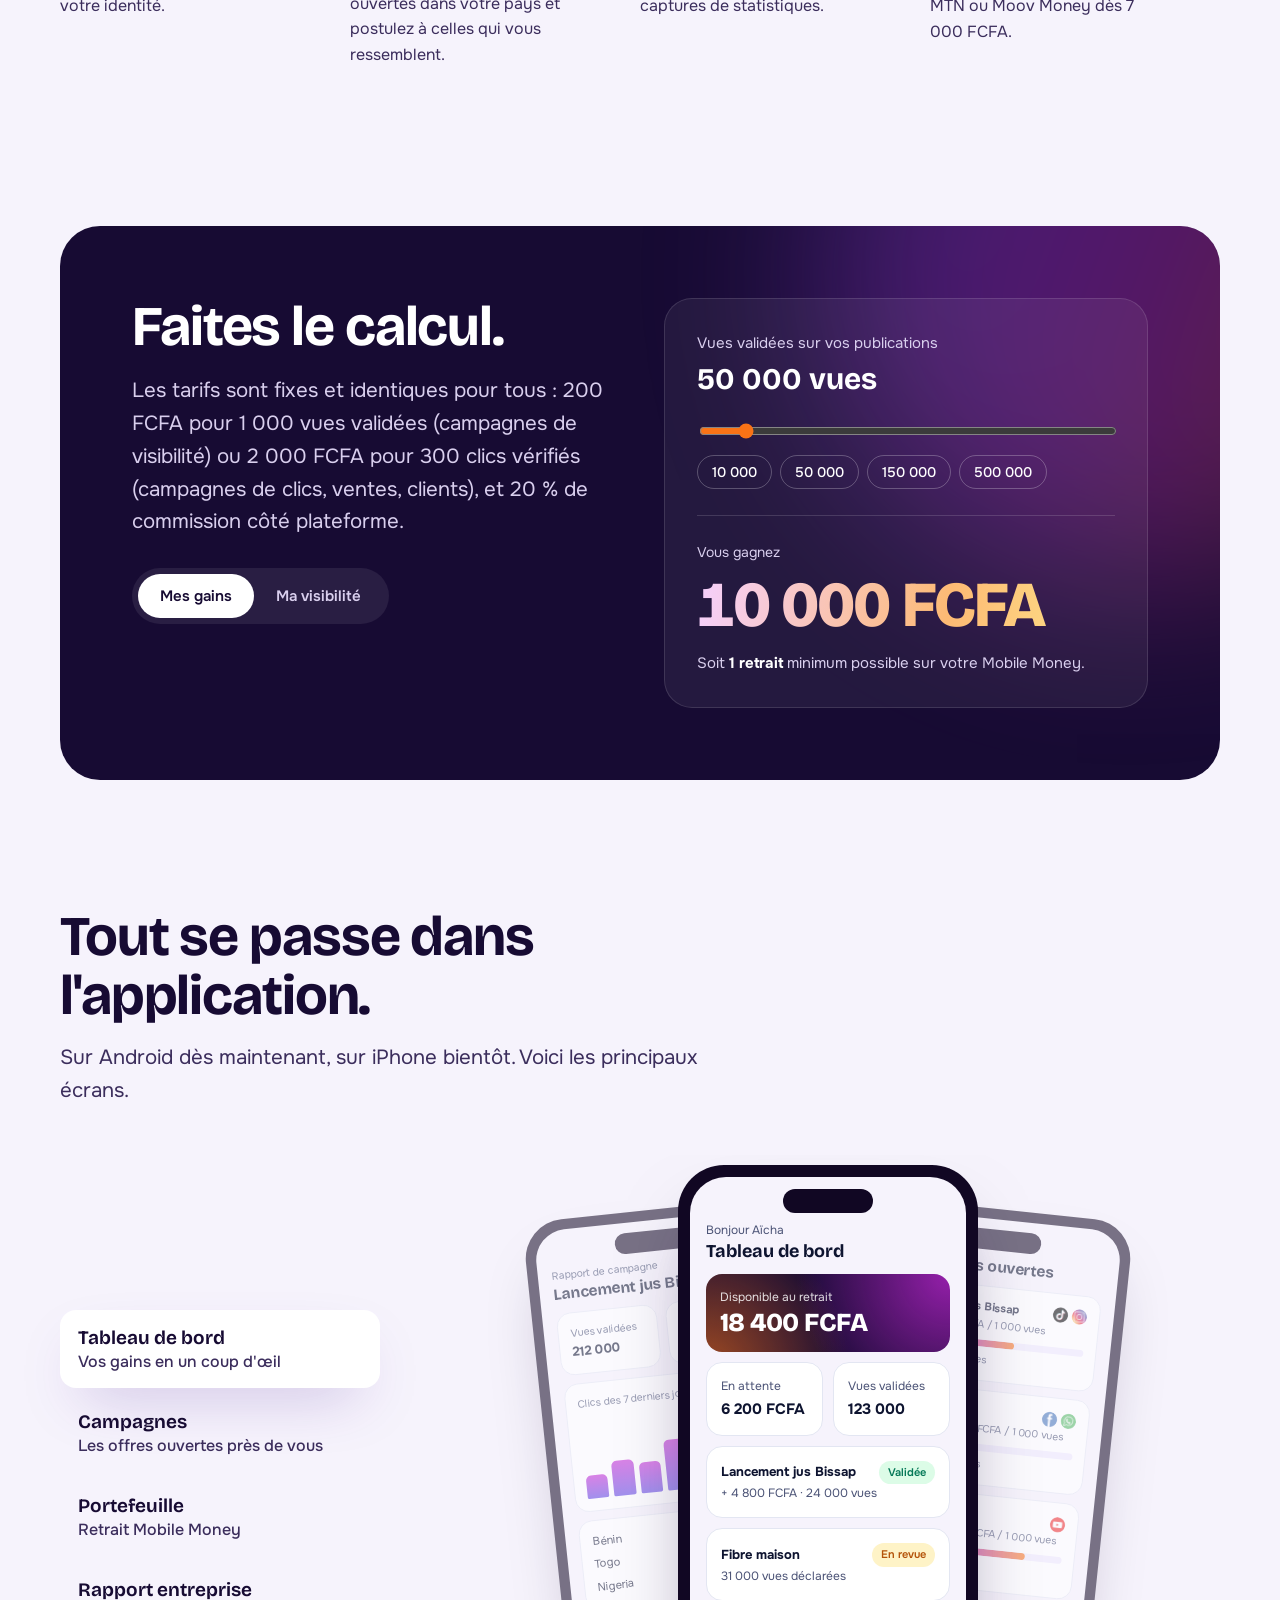
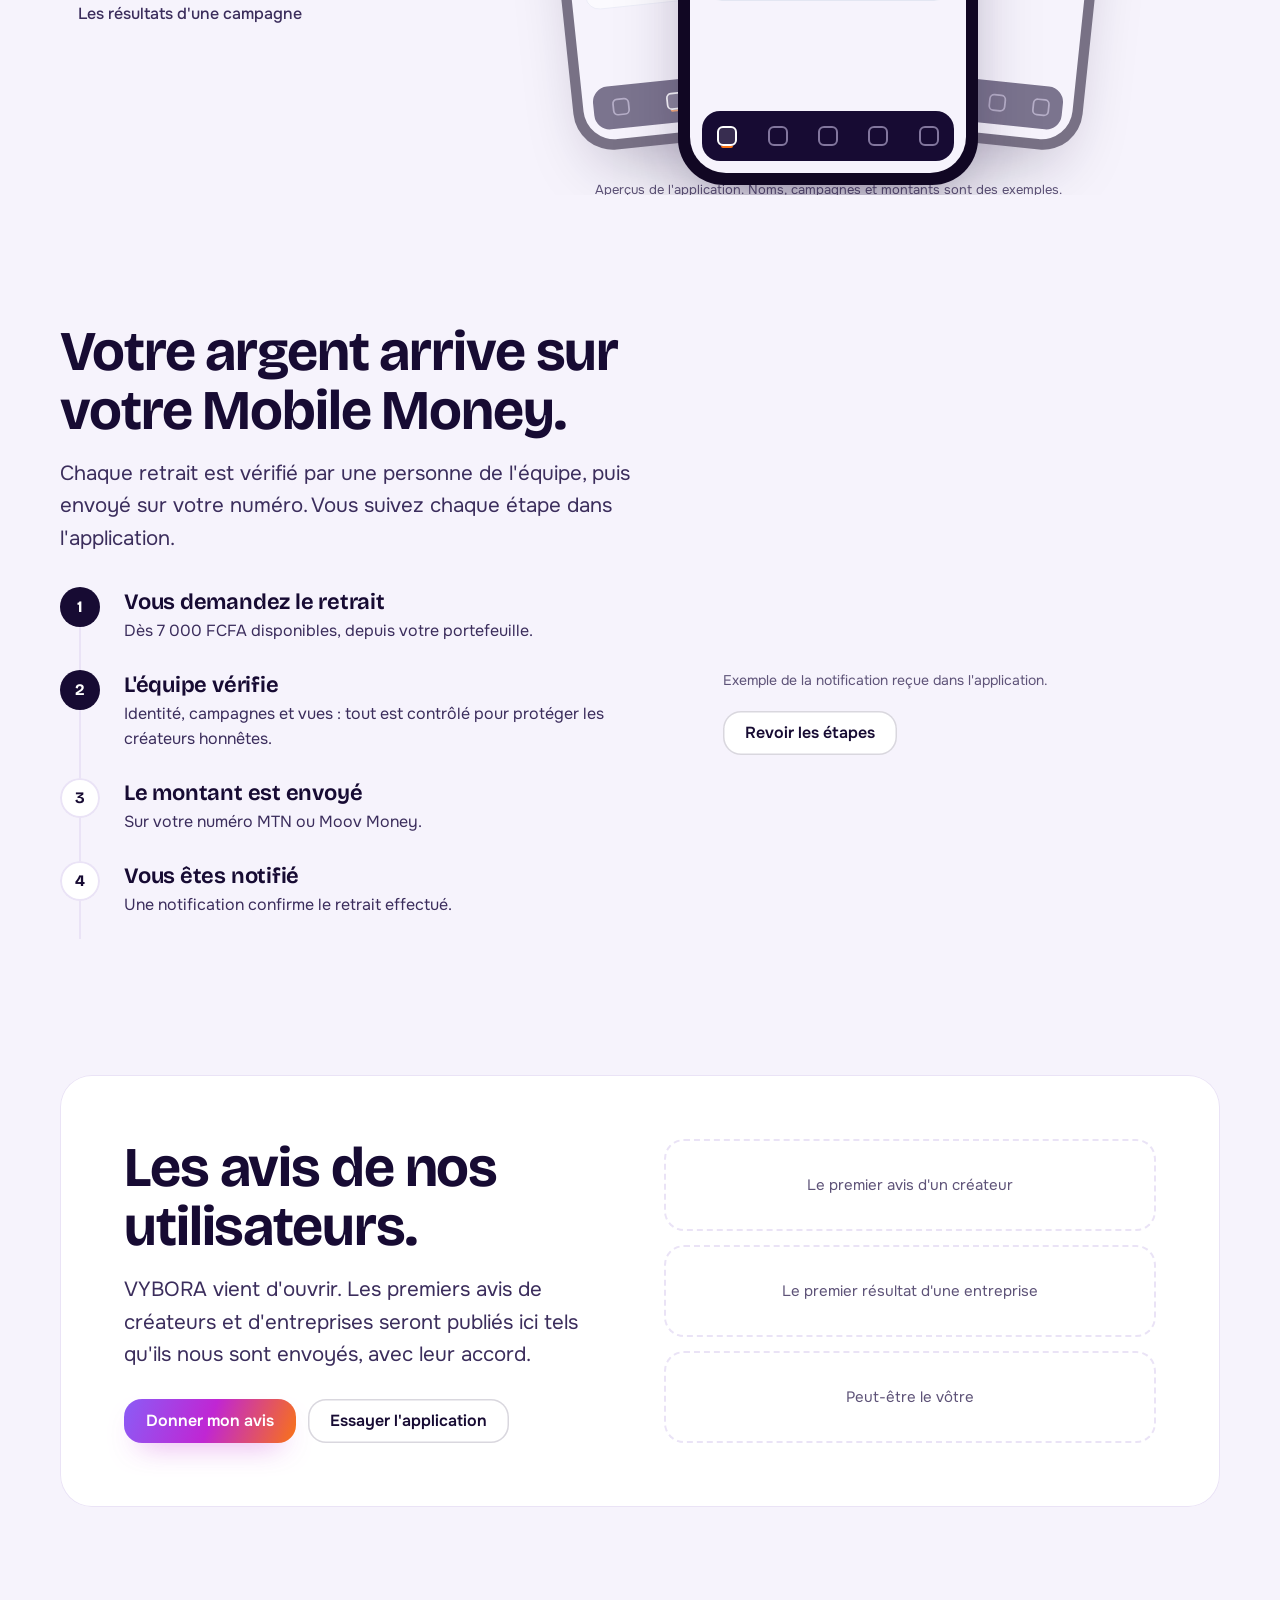
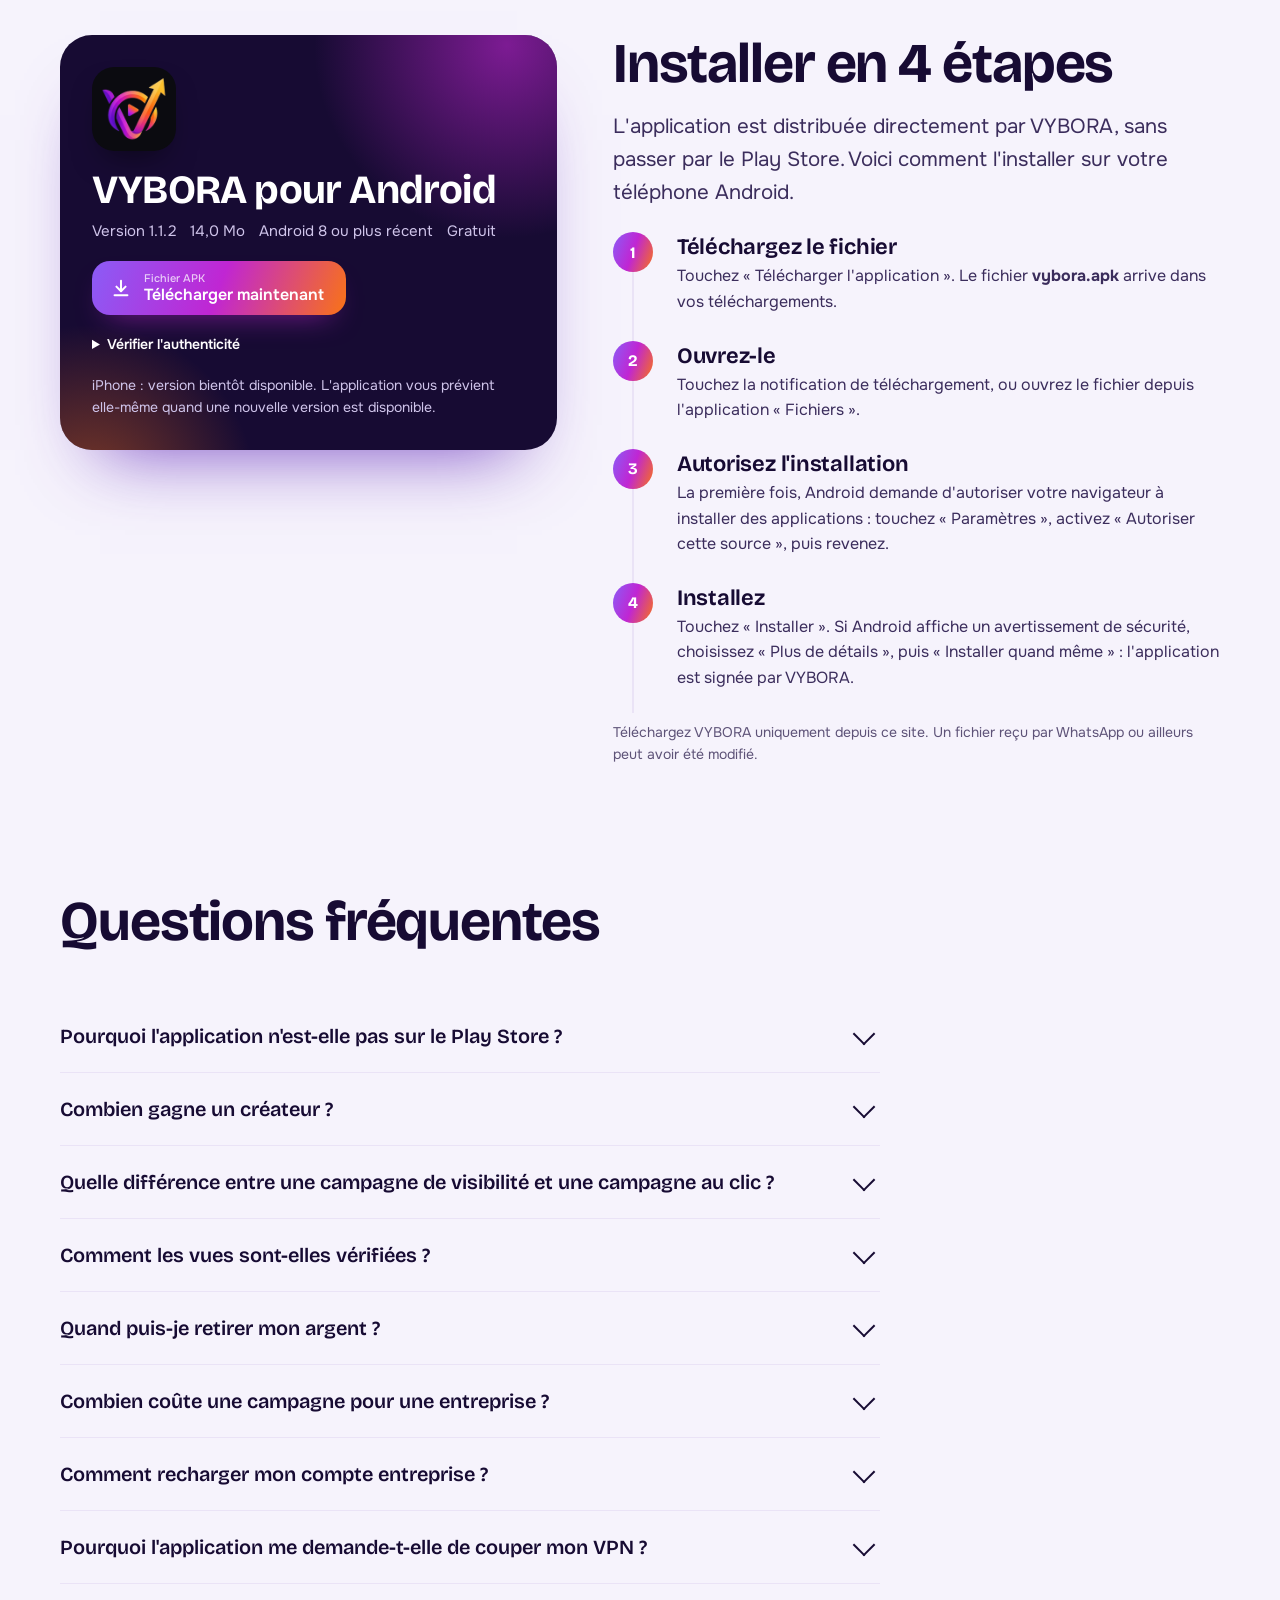
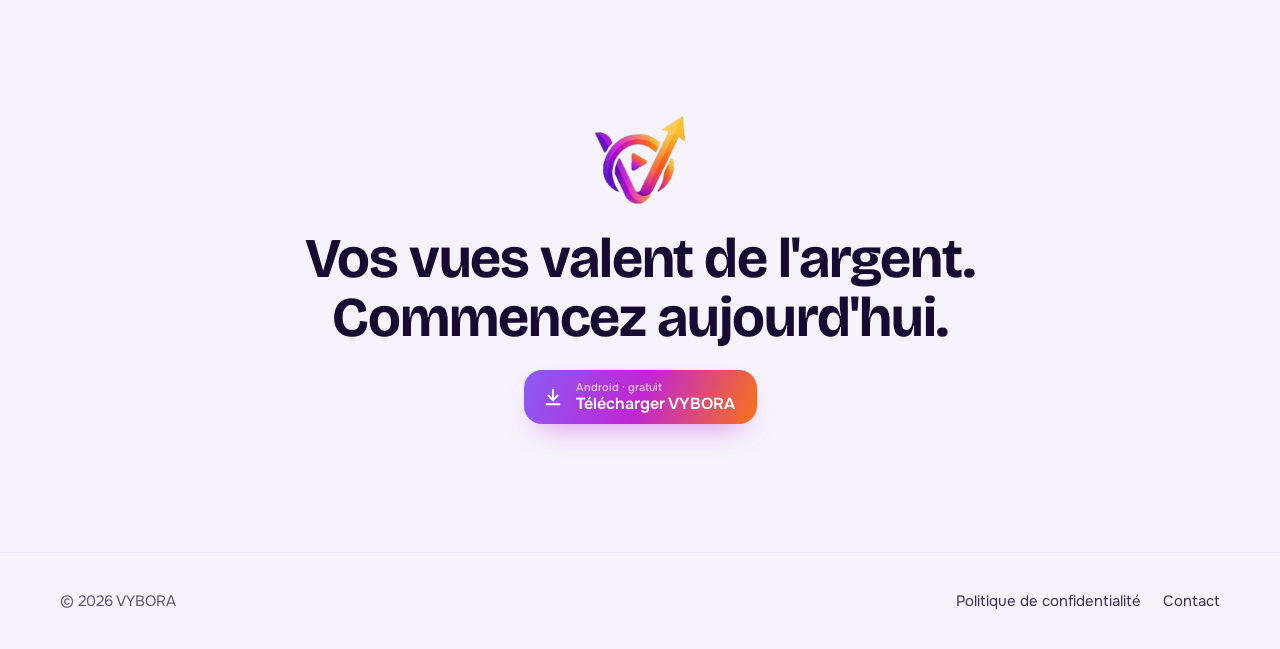
==== commit b61eb674: "APK 1.1.2 Co-Authored-By: Claude Opus 5.5 <noreply@anthropic.com> Claude-Session: https://claude.ai/" ====
--- a/index.html
+++ b/index.html
@@ -287,7 +287,7 @@
         <img class="dl-icon" src="assets/icon.png" alt="">
         <div class="dl-meta">
           <h2>VYBORA pour Android</h2>
-          <p class="dl-facts"><span id="apk-version">Version 1.1.1</span><span id="apk-size"></span><span>Android 8 ou plus récent</span><span>Gratuit</span></p>
+          <p class="dl-facts"><span id="apk-version">Version 1.1.2</span><span id="apk-size"></span><span>Android 8 ou plus récent</span><span>Gratuit</span></p>
         </div>
         <a class="btn btn-store js-apk" href="download/vybora.apk" download>
           <svg class="play" viewBox="0 0 24 24" aria-hidden="true" fill="none" stroke="currentColor" stroke-width="2.2" stroke-linecap="round" stroke-linejoin="round"><path d="M12 4v11"/><path d="M7 10.5l5 5 5-5"/><path d="M5 20h14"/></svg>
